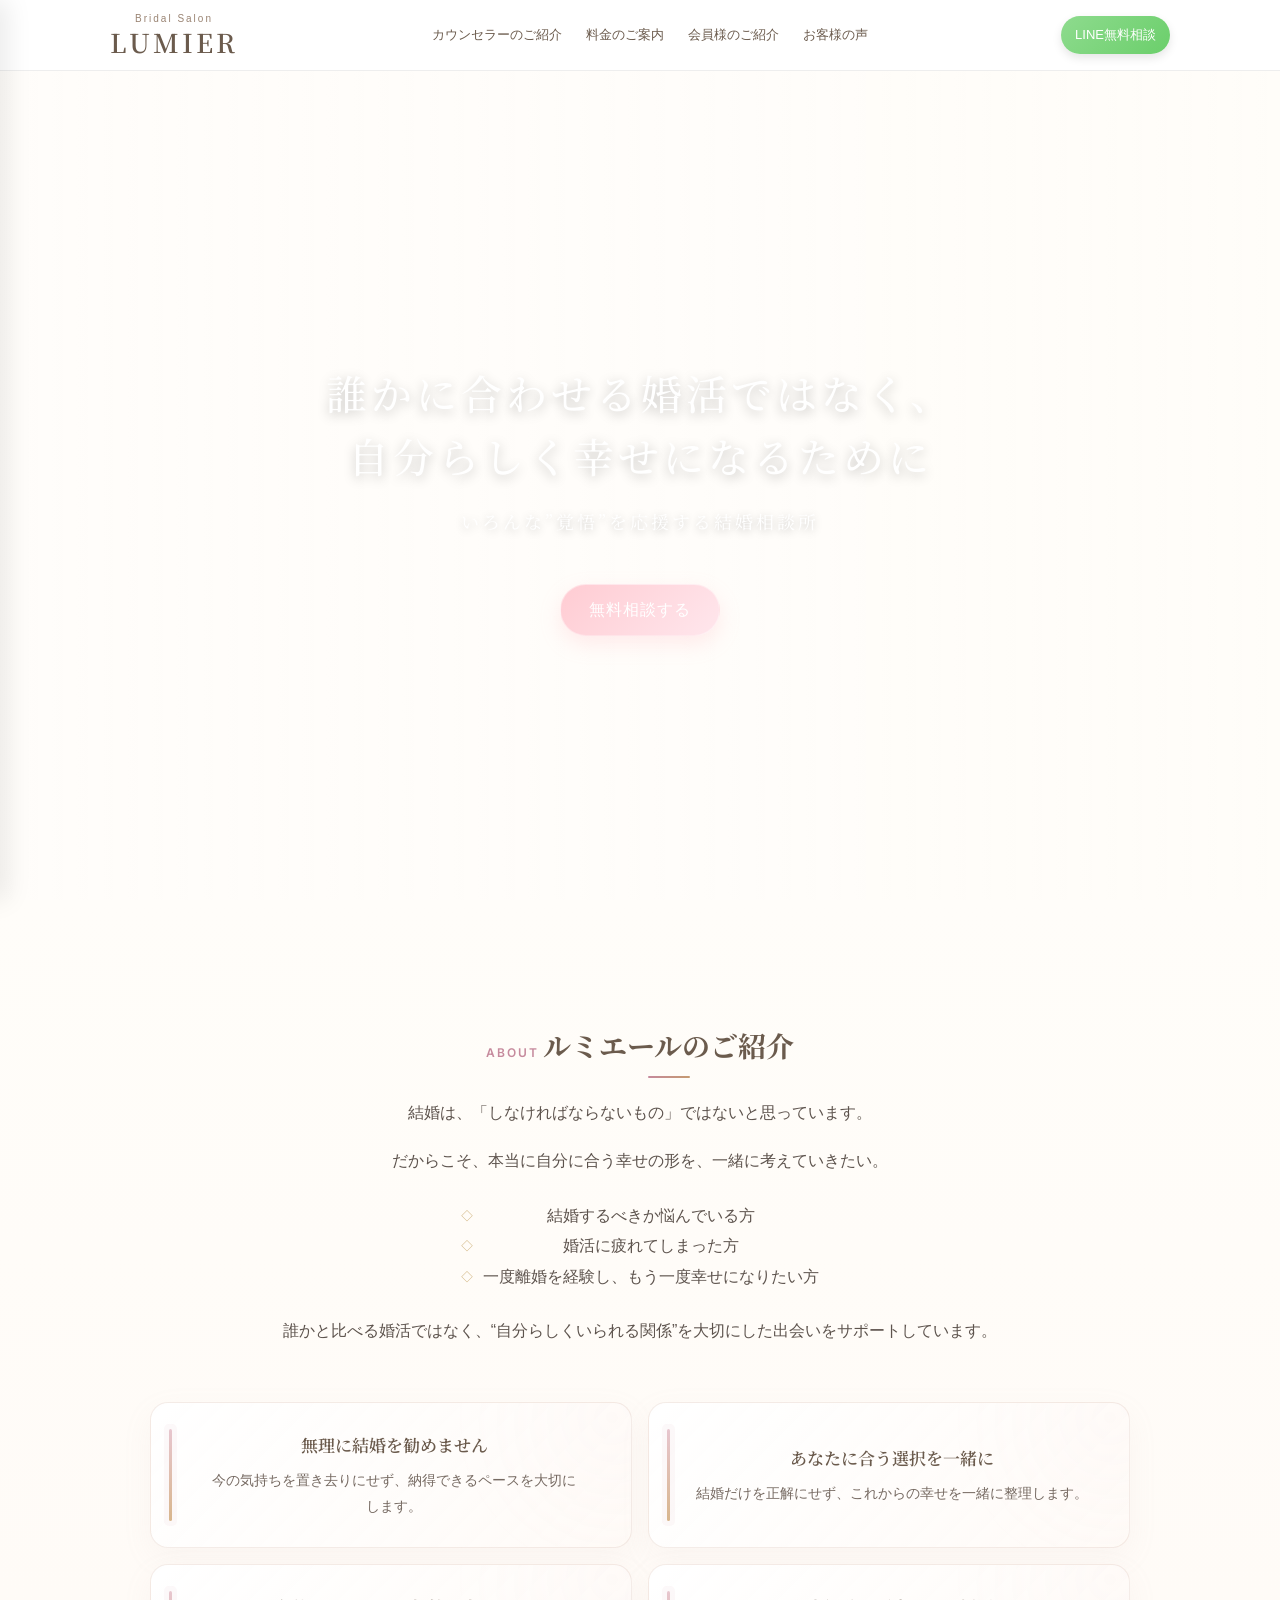
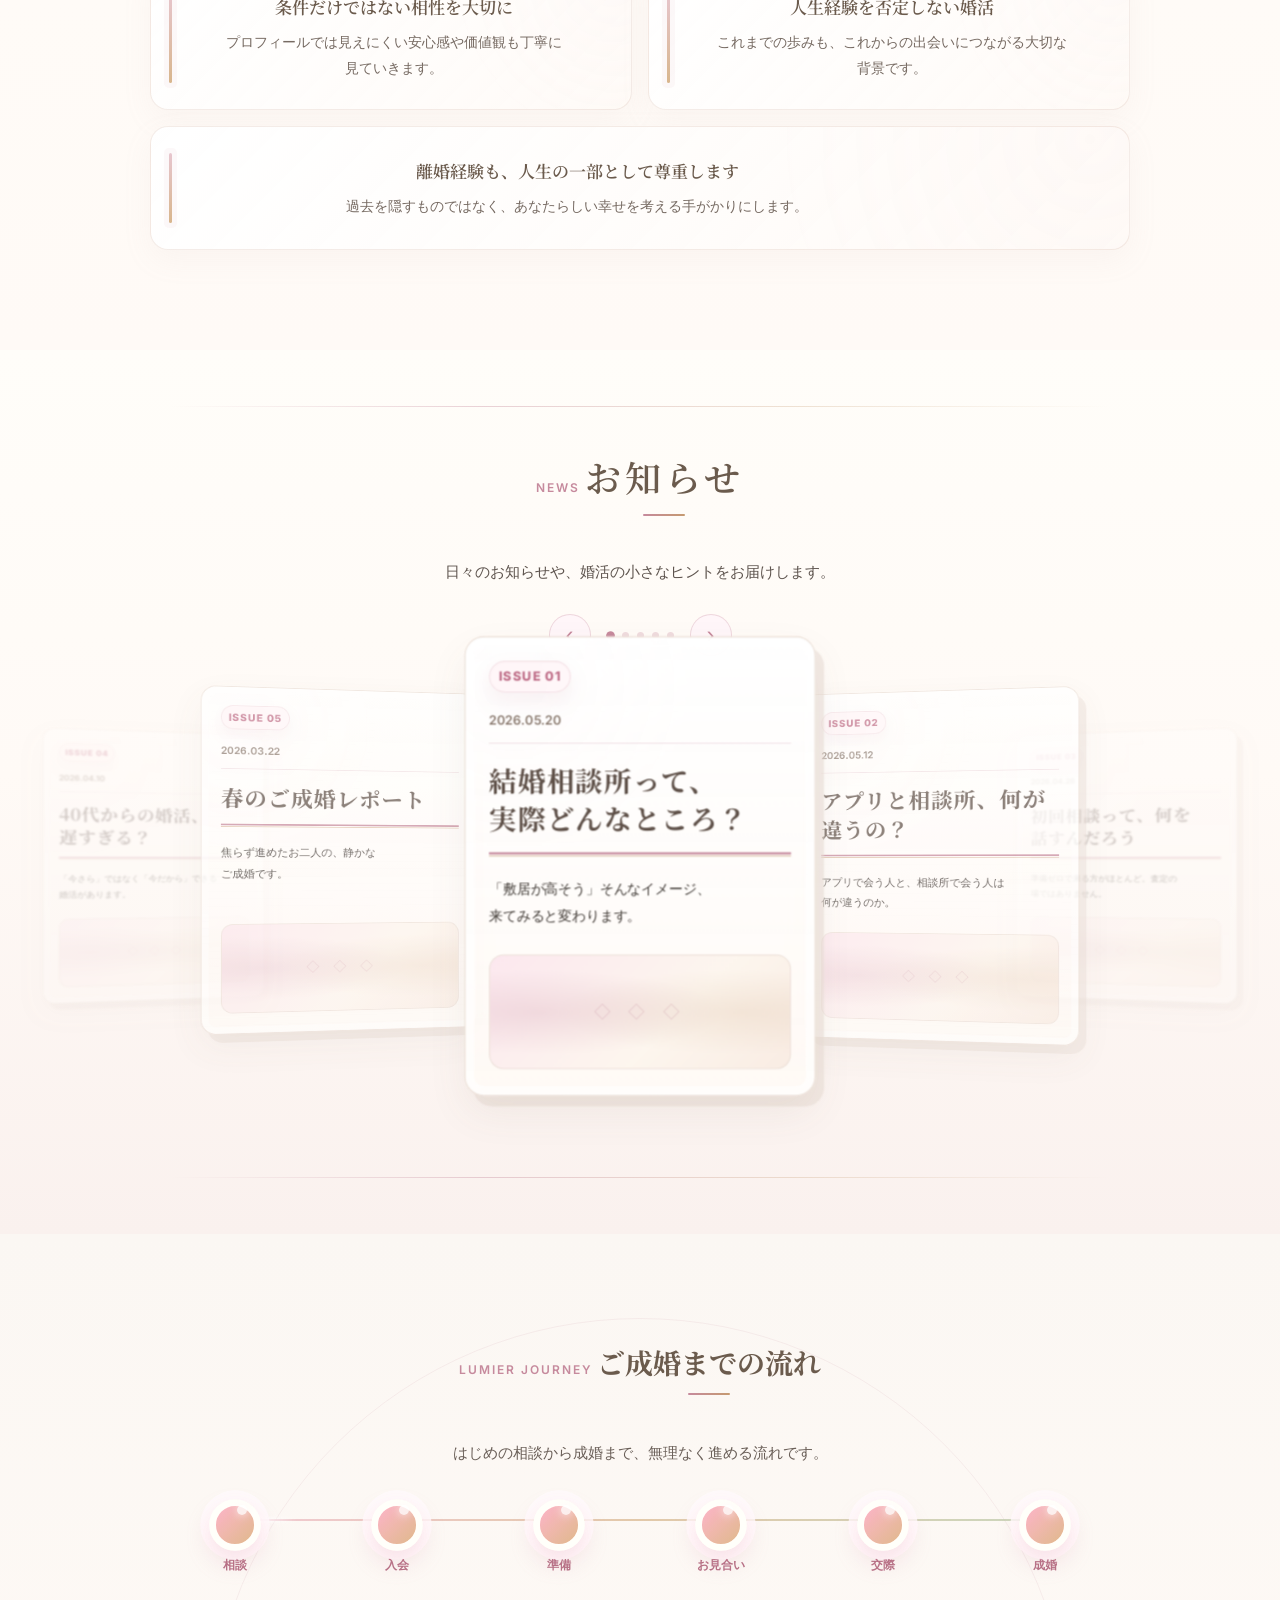
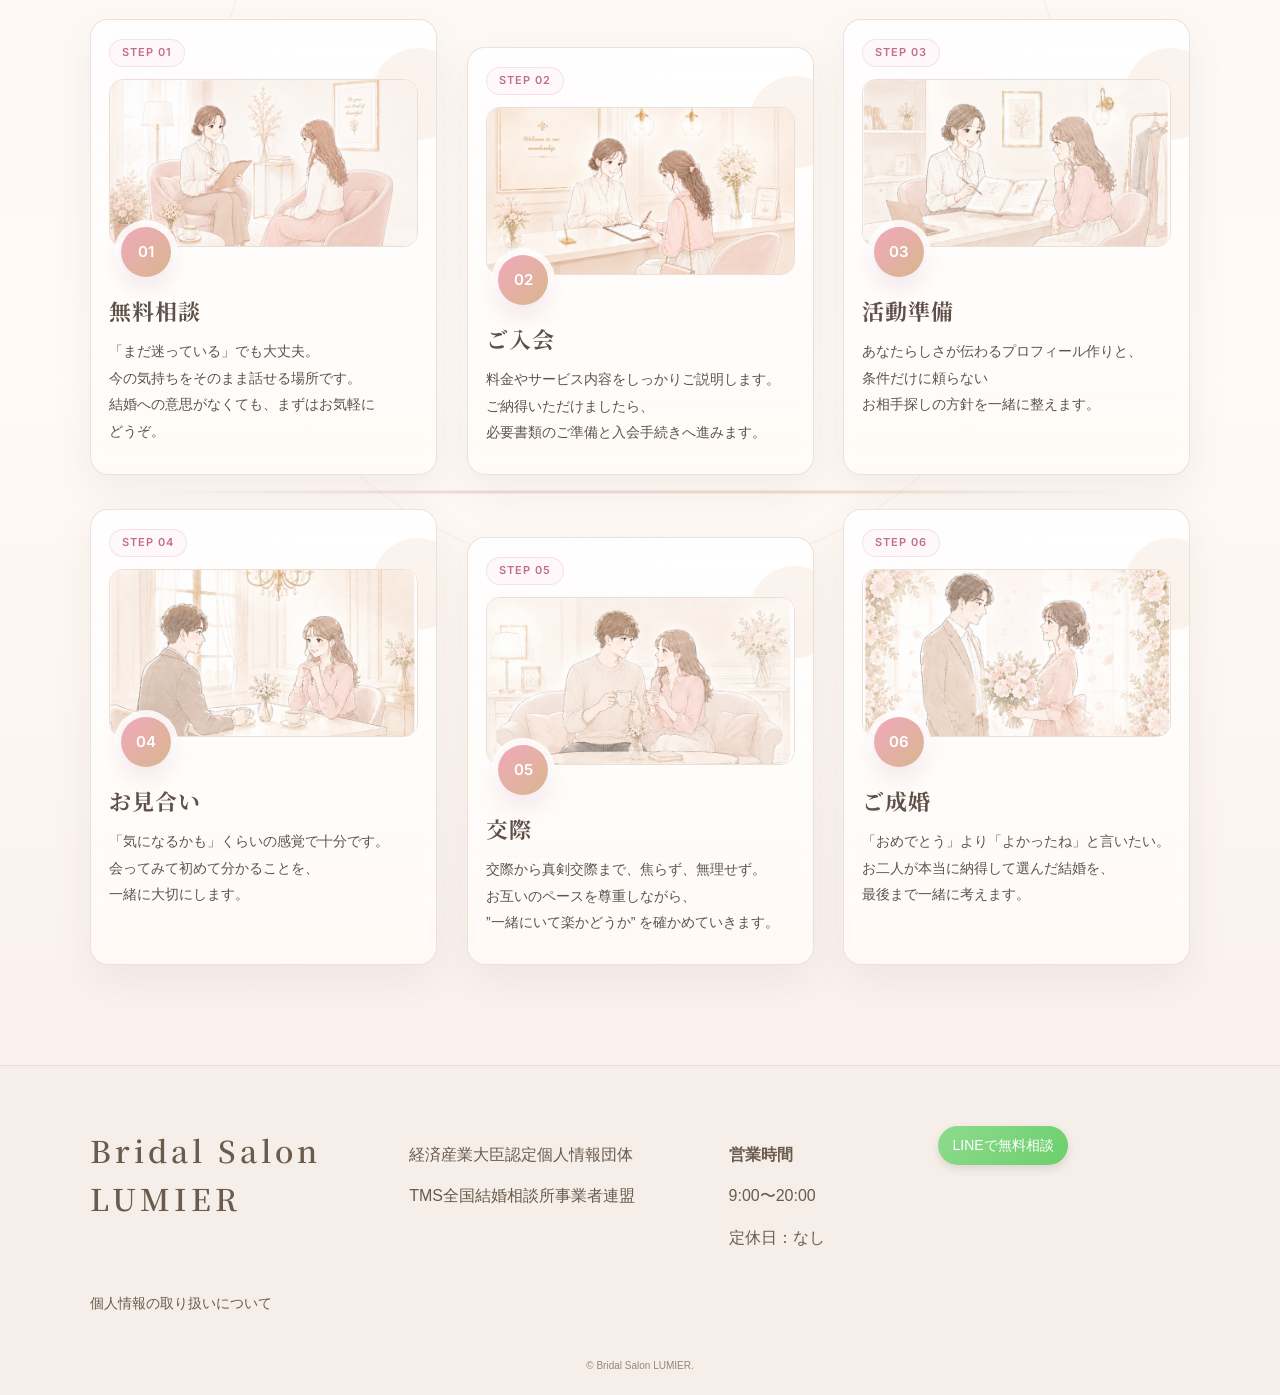
==== index.html @ b773ebca "issue" ====
<!DOCTYPE html>
<html lang="ja">
  <head>
    <meta charset="utf-8">
    <meta name="viewport" content="width=device-width, initial-scale=1">
    <title>Bridal Salon LUMIER ブライダルサロンルミエール</title>
    <meta name="description" content="結婚を急かさず、あなたの価値観やペースを大切にする全国対応結婚相談所 Bridal Salon LUMIER。">
    <link rel="preconnect" href="https://fonts.googleapis.com">
    <link rel="preconnect" href="https://fonts.gstatic.com" crossorigin>
    <link href="https://fonts.googleapis.com/css2?family=Noto+Serif+JP:wght@400;600&family=Inter:wght@300;400;600&display=swap" rel="stylesheet">
    <link rel="stylesheet" href="/assets/styles.css?v=20260530c">
    <meta name="google-site-verification" content="G7DNBS_I5qKWVGU37eCGv799M4Klrm9WXLEx1fXyvh0" />
  </head>
  
  <body>
    <header class="header">
      <div class="container">
        <button class="menu-toggle" id="menu-toggle" aria-label="メニューを開く">☰</button>
        <a href="/" class="logo">
          <span>Bridal Salon</span>
          LUMIER
        </a>
        <nav class="pc-nav" aria-label="メインナビゲーション">
          <a href="/about/">カウンセラーのご紹介</a>
          <a href="/price/">料金のご案内</a>
          <a href="/members/">会員様のご紹介</a>
          <a href="/voices/">お客様の声</a>
        </nav>
        <div class="header-right">
          <a href="https://line.me/R/ti/p/@214sfchk" class="line-btn" target="_blank" rel="noopener">LINE無料相談</a>
        </div>
      </div>
      <div class="overlay" id="overlay"></div>
      <nav class="mobile-nav" id="mobile-nav" aria-label="スマホメニュー">
        <button class="menu-close" id="menu-close" aria-label="メニューを閉じる">×</button>
        <a href="/about/">カウンセラーのご紹介</a>
        <a href="/price/">料金のご案内</a>
        <a href="/members/">会員様のご紹介</a>
        <a href="/voices/">お客様の声</a>
        <a href="https://line.me/R/ti/p/@214sfchk">LINE相談</a>
      </nav>
    </header>

    <main>
      <section class="hero" style="--hero-image: url('/assets/images/hero.jpg')">
        <div class="hero-content">
          <h1><span class="text-chunk">誰かに合わせる婚活ではなく、</span><span class="text-chunk">自分らしく幸せになるために</span></h1>
          <p><span class="text-chunk">いろんな”覚悟”を応援する結婚相談所</span></p>
          <a href="https://line.me/R/ti/p/@214sfchk" class="btn" target="_blank" rel="noopener">無料相談する</a>
        </div>
      </section>

      <section id="about">
        <span class="section-kicker">About</span>
        <h2>ルミエールのご紹介</h2>
        <div class="about-copy">
          <p>
            結婚は、「しなければならないもの」ではないと思っています。
          </p>

          <p>
            だからこそ、本当に自分に合う幸せの形を、一緒に考えていきたい。
          </p>

          <ul class="center-ul">
            <li>結婚するべきか悩んでいる方</li>
            <li>婚活に疲れてしまった方</li>
            <li>一度離婚を経験し、もう一度幸せになりたい方</li>
          </ul>

          <p>
            誰かと比べる婚活ではなく、“自分らしくいられる関係”を大切にした出会いをサポートしています。
          </p>
        </div>
        <ul class="about-points" aria-label="ルミエールが大切にしていること">
          <li>
            <span class="about-point-title">無理に結婚を勧めません</span>
            <span class="about-point-copy">今の気持ちを置き去りにせず、納得できるペースを大切にします。</span>
          </li>
          <li>
            <span class="about-point-title">あなたに合う選択を一緒に</span>
            <span class="about-point-copy">結婚だけを正解にせず、これからの幸せを一緒に整理します。</span>
          </li>
          <li>
            <span class="about-point-title">条件だけではない相性を大切に</span>
            <span class="about-point-copy">プロフィールでは見えにくい安心感や価値観も丁寧に見ていきます。</span>
          </li>
          <li>
            <span class="about-point-title">人生経験を否定しない婚活</span>
            <span class="about-point-copy">これまでの歩みも、これからの出会いにつながる大切な背景です。</span>
          </li>
          <li>
            <span class="about-point-title">離婚経験も、人生の一部として尊重します</span>
            <span class="about-point-copy">過去を隠すものではなく、あなたらしい幸せを考える手がかりにします。</span>
          </li>
        </ul>
      </section>

      <section id="news" class="news-section" aria-labelledby="news-title">
        <div class="news-heading">
          <span class="section-kicker">News</span>
          <h2 id="news-title">お知らせ</h2>
          <p><span class="text-chunk">日々のお知らせや、</span><span class="text-chunk">婚活の小さなヒントをお届けします。</span></p>
        </div>
        <div class="news-stage" aria-label="ニュース記事スライダー">
          <button
            type="button"
            class="news-card"
            data-news-card
            data-title="結婚相談所って、実際どんなところ？"
            data-date="2026.05.20"
            data-body="「敷居が高そう」「勧誘されそう」「モテない人が行くところでしょ」

結婚相談所に対して、そんなイメージを持っている人は少なくありません。

来てみると、だいたいこう言われます。
「思ってたより、普通の人が多いんですね」
「カウンセリングみたいで話しやすかった」
「無理に決めさせられるかと思ってたけど、全然そんなことなかった」

マッチングアプリと大きく違うのは「全員が結婚を前提にしている」こと。趣味で会いたい人や、なんとなくの暇つぶしがいない。それだけで、話の深さが変わります。

気になっているなら、一度来てみてください。
「まだ迷ってる」「入会するかわからない」でも大丈夫です。"
          >
            <span class="news-paper-label">Issue 01</span>
            <span class="news-date">2026.05.20</span>
            <strong>結婚相談所って、実際どんなところ？</strong>
            <span class="news-rule"></span>
            <span class="news-copy">「敷居が高そう」そんなイメージ、来てみると変わります。</span>
            <span class="news-thumb"></span>
          </button>
          <button
            type="button"
            class="news-card"
            data-news-card
            data-title="アプリと相談所、何が違うの？"
            data-date="2026.05.12"
            data-body="アプリを試したけどうまくいかなかった。そういう方が、ルミエールに来る方の中でも多いです。

違いは大きく2つあって、

ひとつは「相手の真剣度とプロフィールの信頼性」。
アプリは目的がバラバラで、プロフィールが本当かどうかもわかりません。相談所は入会時に独身証明書など書類の提出が必要なので、嘘のない情報で相手と会えます。全員が結婚前提なので、会ったときの会話の密度も変わります。

もう一つは「サポートがあるかどうか」。
迷ったとき・落ち込んだときに話せる人がいるかどうかは、思っているより大きいです。

費用はアプリより高くなります。でもそれは、真剣な人だけが集まる環境と、伴走してくれる人の存在に対してのものだと思っています。"
          >
            <span class="news-paper-label">Issue 02</span>
            <span class="news-date">2026.05.12</span>
            <strong>アプリと相談所、何が違うの？</strong>
            <span class="news-rule"></span>
            <span class="news-copy">アプリで会う人と、相談所で会う人は何が違うのか。</span>
            <span class="news-thumb"></span>
          </button>
          <button
            type="button"
            class="news-card"
            data-news-card
            data-title="初回相談って、何を話すんだろう"
            data-date="2026.04.28"
            data-body="「まだ入会するか決めてないのに行っていいのかな」「何を準備すればいいんだろう」

そんな心配はいりません。準備ゼロで来る方がほとんどです。

ルミエールの初回相談では、今の気持ちをそのまま話してもらうところから始めます。結婚への意思がはっきりしていなくても大丈夫。「なんとなく気になって来てみた」でも全然OK。

よく話題になるのは、今どんな生活をしているか、結婚についてどんなイメージを持っているか、これまで婚活で感じてきたことなど。査定されるような場ではないので、思ったことをそのまま話してもらえたらと思っています。

相談の後に、無理に次のステップを勧めることもしません。来てみて、雰囲気を確かめるだけでもいいです。"
          >
            <span class="news-paper-label">Issue 03</span>
            <span class="news-date">2026.04.28</span>
            <strong>初回相談って、何を話すんだろう</strong>
            <span class="news-rule"></span>
            <span class="news-copy">準備ゼロで来る方がほとんど。査定の場ではありません。</span>
            <span class="news-thumb"></span>
          </button>
          <button
            type="button"
            class="news-card"
            data-news-card
            data-title="40代からの婚活、遅すぎる？"
            data-date="2026.04.10"
            data-body="「もう遅いかな」と思って、踏み出せずにいる方は多いです。

でも実際、結婚相談所の会員のうち40代以上は約4〜5割。思っているより、同じ年代の人がたくさんいます。

むしろ40代だからこそ、自分が何を大切にしたいかがわかっている。条件より先に「一緒にいて安心できるかどうか」を見られる。それは20代にはなかなかできないことです。

再婚を考えている方も、過去の経験があるぶん、次はどんな関係を築きたいかが具体的にイメージできている。それは強みです。

「今さら」ではなく「今だから」できる婚活があると、ルミエールに来る方たちを見ていて思います。"
          >
            <span class="news-paper-label">Issue 04</span>
            <span class="news-date">2026.04.10</span>
            <strong>40代からの婚活、遅すぎる？</strong>
            <span class="news-rule"></span>
            <span class="news-copy">「今さら」ではなく「今だから」できる婚活があります。</span>
            <span class="news-thumb"></span>
          </button>
          <button
            type="button"
            class="news-card"
            data-news-card
            data-title="春のご成婚レポート"
            data-date="2026.03.22"
            data-body="春にご成婚されたお二人の活動を振り返りました。焦らず、気持ちを確かめながら進めたことが印象的でした。"
          >
            <span class="news-paper-label">Issue 05</span>
            <span class="news-date">2026.03.22</span>
            <strong>春のご成婚レポート</strong>
            <span class="news-rule"></span>
            <span class="news-copy">焦らず進めたお二人の、静かなご成婚です。</span>
            <span class="news-thumb"></span>
          </button>
          <div class="news-controls" aria-label="スライダーナビゲーション">
            <button type="button" class="news-nav-btn" id="news-prev" aria-label="前へ">&#8249;</button>
            <div class="news-dots" id="news-dots"></div>
            <button type="button" class="news-nav-btn" id="news-next" aria-label="次へ">&#8250;</button>
          </div>
        </div>
      </section>

      <section id="flow" class="gray flow-section">
        <div class="flow-heading">
          <span class="section-kicker">LUMIER Journey</span>
          <h2>ご成婚までの流れ</h2>
          <p>
            <span class="text-chunk">はじめの相談から成婚まで、</span><span class="text-chunk">無理なく進める流れです。</span>
          </p>
        </div>
        <div class="flow-map" aria-hidden="true">
          <span>相談</span>
          <span>入会</span>
          <span>準備</span>
          <span>お見合い</span>
          <span>交際</span>
          <span>成婚</span>
        </div>
        <div class="flow-container">
          <div class="flow-item">
            <span class="flow-step-label">Step 01</span>
            <div class="flow-image-wrap"><img src="/assets/images/flow-counseling.png?v=20260529-flow" alt="カウンセリングのイメージ" class="flow-image"></div>
            <div class="flow-number">01</div>
            <h3>無料相談</h3>
            <p>
              <span class="text-chunk">「まだ迷っている」でも大丈夫。</span><span class="text-chunk">今の気持ちをそのまま話せる場所です。</span>
              <span class="text-chunk">結婚への意思がなくても、まずはお気軽にどうぞ。</span>
            </p>
          </div>
          <div class="flow-item">
            <span class="flow-step-label">Step 02</span>
            <div class="flow-image-wrap"><img src="/assets/images/flow-membership.png?v=20260529-flow" alt="入会手続きのイメージ" class="flow-image"></div>
            <div class="flow-number">02</div>
            <h3>ご入会</h3>
            <p>
              <span class="text-chunk">料金やサービス内容をしっかりご説明します。</span><span class="text-chunk">ご納得いただけましたら、</span>
              <span class="text-chunk">必要書類のご準備と入会手続きへ進みます。</span>
            </p>
          </div>
          <div class="flow-item">
            <span class="flow-step-label">Step 03</span>
            <div class="flow-image-wrap"><img src="/assets/images/flow-preparation.png?v=20260529-flow" alt="活動準備のイメージ" class="flow-image"></div>
            <div class="flow-number">03</div>
            <h3>活動準備</h3>
            <p>
              <span class="text-chunk">あなたらしさが伝わるプロフィール作りと、</span><span class="text-chunk">条件だけに頼らない</span>
              <span class="text-chunk">お相手探しの方針を一緒に整えます。</span>
            </p>
          </div>
          <div class="flow-item">
            <span class="flow-step-label">Step 04</span>
            <div class="flow-image-wrap"><img src="/assets/images/flow-meeting.png?v=20260529-flow" alt="お見合いのイメージ" class="flow-image"></div>
            <div class="flow-number">04</div>
            <h3>お見合い</h3>
            <p>
              <span class="text-chunk">「気になるかも」くらいの感覚で十分です。</span><span class="text-chunk">会ってみて初めて分かることを、</span>
              <span class="text-chunk">一緒に大切にします。</span>
            </p>
          </div>
          <div class="flow-item">
            <span class="flow-step-label">Step 05</span>
            <div class="flow-image-wrap"><img src="/assets/images/flow-dating.png?v=20260529-flow" alt="交際のイメージ" class="flow-image"></div>
            <div class="flow-number">05</div>
            <h3>交際</h3>
            <p>
              <span class="text-chunk">交際から真剣交際まで、</span><span class="text-chunk">焦らず、無理せず。</span>
              <span class="text-chunk">お互いのペースを尊重しながら、</span><span class="text-chunk">”一緒にいて楽かどうか”</span>
              <span class="text-chunk">を確かめていきます。</span>
            </p>
          </div>
          <div class="flow-item">
            <span class="flow-step-label">Step 06</span>
            <div class="flow-image-wrap"><img src="/assets/images/flow-marriage.png?v=20260529-flow" alt="ご成婚のイメージ" class="flow-image"></div>
            <div class="flow-number">06</div>
            <h3>ご成婚</h3>
            <p>
              <span class="text-chunk">「おめでとう」より</span><span class="text-chunk">「よかったね」と言いたい。</span>
              <span class="text-chunk">お二人が本当に納得して選んだ結婚を、</span><span class="text-chunk">最後まで一緒に考えます。</span>
            </p>
          </div>
        </div>
      </section>
    </main>

    <div class="news-modal" id="news-modal" aria-hidden="true">
      <div class="news-modal-panel" role="dialog" aria-modal="true" aria-labelledby="news-modal-title">
        <button type="button" class="news-modal-close" id="news-modal-close" aria-label="記事を閉じる">×</button>
        <span class="news-modal-date" id="news-modal-date"></span>
        <h2 id="news-modal-title"></h2>
        <p id="news-modal-body"></p>
      </div>
    </div>

    <footer class="footer">
      <div class="footer-container">
        <div class="footer-logo">Bridal Salon LUMIER</div>
        <div class="footer-info">
          <p>経済産業大臣認定個人情報団体</p>
          <p>TMS全国結婚相談所事業者連盟</p>
        </div>
        <div class="footer-hours">
          <p><strong>営業時間</strong></p>
          <p>9:00〜20:00</p>
          <p>定休日：なし</p>
        </div>
        <div class="footer-line">
          <a href="https://line.me/R/ti/p/@214sfchk" class="line-btn" target="_blank" rel="noopener">LINEで無料相談</a>
        </div>
        <div class="footer-links">
          <a href="/privacy/">個人情報の取り扱いについて</a>
        </div>
      </div>
      <div class="footer-bottom">
        <small>© Bridal Salon LUMIER.</small>
      </div>
    </footer>
    <script src="/assets/site.js" defer></script>
  </body>
</html>
---- assets/styles.css ----
* {
  box-sizing: border-box;
}

/* ベース */
body {
  margin: 0;
  font-family: "Helvetica Neue", Arial, sans-serif;
  color: #444;
  line-height: 1.6;
  line-break: strict;
  word-break: auto-phrase;
  background: #fffdf9;
  overflow-x: hidden;
}

body.motion-ready {
  --tilt-x: 0deg;
  --tilt-y: 0deg;
}

a {
  text-decoration: none;
  color: inherit;
}

.text-chunk {
  display: inline-block;
}

/* ヘッダー */
.header {
  position: fixed;
  top: 0;
  width: 100%;
  background: rgba(255,255,255,0.9);
  backdrop-filter: blur(10px);
  border-bottom: 1px solid #eee;
  z-index: 1000;
  transition:
    background 0.3s ease,
    box-shadow 0.3s ease,
    transform 0.3s ease;
}

.header.scrolled {
  background: rgba(255,253,249,0.96);
  box-shadow: 0 10px 30px rgba(107, 91, 77, 0.08);
}

.container {
  max-width: 1100px;
  margin: 0 auto;
  display: flex;
  align-items: center;
  justify-content: space-between;
  height: 70px;
  padding: 0 20px;
}

.logo {
  display: flex;
  flex-direction: column;
  align-items: center;
  font-family: "Noto Serif JP", "Yu Mincho", "Hiragino Mincho ProN", serif;
  font-size: 26px;
  font-weight: 600;
  letter-spacing: 3px;
  line-height: 1.1;
  color: #6b5b4d;
  white-space: nowrap;
  transition: transform 0.3s ease, color 0.3s ease;
}

.logo:hover {
  color: #8b6d58;
  transform: translateY(-1px);
}

.logo span {
  margin-bottom: 4px;
  font-family: "Helvetica Neue", Arial, sans-serif;
  font-size: 10px;
  font-weight: 500;
  letter-spacing: 2px;
  color: #9a8473;
}

.pc-nav {
  display: flex;
}

.pc-nav a {
  position: relative;
  margin: 0 12px;
  font-size: 13px;
  color: #6b5b4d;
  transition: 0.3s;
}

.pc-nav a::after {
  content: "";
  position: absolute;
  left: 0;
  right: 0;
  bottom: -8px;
  height: 1px;
  background: linear-gradient(90deg, #c68a9d, #c59a70);
  transform: scaleX(0);
  transform-origin: center;
  transition: transform 0.3s ease;
}

.pc-nav a:hover {
  color: #b89b74;
}

.pc-nav a:hover::after,
.pc-nav a[aria-current="page"]::after {
  transform: scaleX(1);
}

.pc-nav a[aria-current="page"] {
  color: #c68a9d;
  font-weight: 600;
}

.line-btn {
  position: relative;
  display: inline-flex;
  align-items: center;
  justify-content: center;
  background: linear-gradient(135deg, #8edb8e, #6bcf6b);
  color: #fff;
  padding: 10px 14px;
  border-radius: 20px;
  font-size: 13px;
  line-height: 1.4;
  white-space: nowrap;
  box-shadow: 0 4px 10px rgba(0,0,0,0.1);
  overflow: hidden;
  transition: transform 0.25s ease, box-shadow 0.25s ease;
}

.line-btn:hover {
  transform: translateY(-2px);
  box-shadow: 0 10px 22px rgba(83, 166, 93, 0.22);
}

.menu-toggle {
  display: none;
  font-size: 26px;
  color: #6b5b4d;
  background: none;
  border: none;
  cursor: pointer;
}

.mobile-nav {
  position: fixed;
  top: 0;
  left: -260px;
  width: 260px;
  height: 100vh;
  background: #fffdf9;
  padding: 80px 20px;
  display: flex;
  flex-direction: column;
  gap: 20px;
  transition: 0.3s;
  z-index: 1002;
  box-shadow: 8px 0 24px rgba(0,0,0,0.08);
}

.mobile-nav a {
  font-size: 16px;
  color: #444;
}

.mobile-nav a[aria-current="page"] {
  color: #c68a9d;
  font-weight: 600;
}

.mobile-nav.active {
  left: 0;
}

.menu-close {
  position: absolute;
  top: 22px;
  right: 22px;
  width: 36px;
  height: 36px;
  border: none;
  background: none;
  color: #6b5b4d;
  font-size: 30px;
  line-height: 1;
  cursor: pointer;
}

.overlay {
  position: fixed;
  top: 0;
  left: 0;
  width: 100%;
  height: 100%;
  background: rgba(0,0,0,0.3);
  display: none;
  z-index: 1001;
}

.overlay.active {
  display: block;
}

/* ヒーロー */
.hero {
  position: relative;
  height: calc(100vh - 70px);
  margin-top: 70px;
  display: flex;
  align-items: center;
  justify-content: center;
  text-align: center;
  color: #fff;
  overflow: hidden;
}

.hero::before {
  content: "";
  position: absolute;
  inset: 0;
  background: linear-gradient(
    90deg,
    rgba(255, 255, 255, 0.28),
    rgba(255, 255, 255, 0.08)
  );
  z-index: 1;
}

.hero::after {
  content: "";
  position: absolute;
  inset: 0;
  background-image: var(--hero-image);
  background-size: cover;
  background-position: center;
  filter: brightness(0.86) saturate(0.94);
  transform: scale(1.02);
  animation: heroImageGlow 2.8s ease-out forwards;
  z-index: 0;
}

.hero-content {
  position: relative;
  z-index: 2;
  padding: 40px;
  border-radius: 12px;
}

.hero-fleck {
  position: absolute;
  left: var(--fleck-left);
  top: var(--fleck-top);
  z-index: 1;
  width: var(--fleck-size);
  height: var(--fleck-size);
  border: 1px solid rgba(255, 255, 255, 0.65);
  border-radius: 2px;
  background: rgba(255, 255, 255, 0.42);
  box-shadow: 0 0 14px rgba(255, 244, 218, 0.8);
  opacity: 0;
  pointer-events: none;
  transform: translate3d(0, 0, 0) rotate(45deg);
  animation: fleckFloat var(--fleck-duration) ease-in-out var(--fleck-delay) infinite;
}

@keyframes heroImageGlow {
  from {
    filter: brightness(0.86) saturate(0.94);
    opacity: 0.88;
  }

  to {
    filter: brightness(1) saturate(1);
    opacity: 1;
  }
}

@keyframes fleckFloat {
  0% {
    opacity: 0;
    transform: translate3d(0, 16px, 0) rotate(45deg) scale(0.75);
  }

  24%,
  74% {
    opacity: var(--fleck-opacity);
  }

  100% {
    opacity: 0;
    transform: translate3d(var(--fleck-drift), -44px, 0) rotate(135deg) scale(1.08);
  }
}

@media (prefers-reduced-motion: reduce) {
  *,
  *::before,
  *::after {
    scroll-behavior: auto !important;
    animation-duration: 0.01ms !important;
    animation-iteration-count: 1 !important;
    transition-duration: 0.01ms !important;
  }

  .hero::after,
  .hero-fleck {
    animation: none;
  }
}

.hero h1 {
  font-family: 'Noto Serif JP', serif;
  font-size: clamp(30px, 3.2vw, 42px);
  font-weight: 500;
  letter-spacing: 4px;
  line-height: 1.55;
  margin-bottom: 10px;
  text-shadow: 0 3px 12px rgba(0,0,0,0.25);
  animation: heroTextIn 0.95s cubic-bezier(.2,.8,.2,1) 0.12s both;
}

.hero p {
  font-family: 'Noto Serif JP', serif;
  font-size: 18px;
  letter-spacing: 3px;
  margin-top: 20px;
  opacity: 0.95;
  text-shadow: 0 2px 8px rgba(0,0,0,0.25);
  animation: heroTextIn 0.95s cubic-bezier(.2,.8,.2,1) 0.28s both;
}

.hero .btn {
  animation: heroTextIn 0.95s cubic-bezier(.2,.8,.2,1) 0.44s both;
}

@keyframes heroTextIn {
  from {
    opacity: 0;
    transform: translateY(18px);
  }

  to {
    opacity: 1;
    transform: translateY(0);
  }
}

.btn {
  position: relative;
  display: inline-block;
  margin-top: 30px;

  background: linear-gradient(135deg, rgba(255,182,193,0.7), rgba(255,220,230,0.7));
  color: #fff;
  padding: 12px 28px;
  border-radius: 999px;
  font-size: 16px;
  letter-spacing: 1px;
  white-space: nowrap;

  backdrop-filter: blur(6px);
  border: 1px solid rgba(255,255,255,0.4);

  box-shadow: 0 8px 20px rgba(255,182,193,0.25);
  transition: 0.3s;
  overflow: hidden;
  isolation: isolate;
}

.btn::after {
  content: "";
  position: absolute;
  inset: -40% -60%;
  z-index: -1;
  background: linear-gradient(
    105deg,
    transparent 34%,
    rgba(255,255,255,0.55) 48%,
    transparent 62%
  );
  transform: translateX(-90%) rotate(8deg);
  transition: transform 0.75s ease;
}

.btn:hover {
  transform: translateY(-2px);
  background: linear-gradient(135deg, rgba(255,182,193,0.9), rgba(255,220,230,0.9));
}

.btn:hover::after {
  transform: translateX(90%) rotate(8deg);
}

/* 共通セクション */
section {
  padding: 100px 20px;
  text-align: center;
}

.gray {
  background: #faf7f3;
}

h2 {
  position: relative;
  display: inline-block;
  font-family: 'Noto Serif JP', serif;
  font-size: 28px;
  margin-bottom: 30px;
  color: #6b5b4d;
}

h2::after {
  content: "";
  position: absolute;
  left: 50%;
  bottom: -10px;
  width: 42px;
  height: 2px;
  background: linear-gradient(90deg, #c68a9d, #c59a70);
  border-radius: 999px;
  transform: translateX(-50%);
}

/* ルミエール紹介 */
#about {
  background:
    linear-gradient(180deg, #fffdf9, #fffaf6),
    radial-gradient(circle at 12% 20%, rgba(255, 226, 235, 0.5), transparent 28%);
}

.about-copy {
  max-width: 820px;
  margin: 0 auto;
  padding: 0 1rem;
  color: #5d534d;
  font-size: 16px;
  line-height: 2.1;
}

.about-copy p {
  margin: 0 0 18px;
  line-height: 1.9;
  word-break: normal;
}

.about-copy p:last-child {
  margin-bottom: 0;
}

.center-ul {
  list-style: none;
  padding: 0;
  margin: 1.5rem auto;
  max-width: 480px;
  display: table;
}

.center-ul li {
  line-height: 1.9;
  padding-left: 1.4em;
  position: relative;
}

.center-ul li::before {
  content: "◇";
  position: absolute;
  left: 0;
  color: var(--color-accent, #c9a96e);
  font-size: 0.75em;
  top: 0.35em;
}

.about-points {
  list-style: none;
  padding: 0;
  margin: 56px auto 0;
  max-width: 980px;

  display: grid;
  grid-template-columns: repeat(2, minmax(0, 1fr));
  gap: 16px;
}

.about-points li {
  position: relative;
  display: flex;
  flex-direction: column;
  justify-content: center;
  min-height: 146px;

  background:
    linear-gradient(135deg, rgba(255, 255, 255, 0.96), rgba(255, 250, 246, 0.88)),
    radial-gradient(circle at 96% 10%, rgba(239, 212, 221, 0.38), transparent 34%);
  border: 1px solid rgba(214, 186, 172, 0.28);

  border-radius: 18px;

  padding: 26px 28px 26px 34px;

  font-size: 15px;
  line-height: 1.9;
  letter-spacing: 0;

  color: #5f4d4d;

  box-shadow: 0 10px 30px rgba(190, 160, 160, 0.08);

  backdrop-filter: blur(8px);

  transition: all 0.3s ease;
}

.about-points li:nth-child(5) {
  grid-column: 1 / -1;
  min-height: 124px;
  padding-right: min(160px, 16vw);
}

.about-points li::before {
  content: "";

  position: absolute;
  left: 18px;
  top: 26px;
  bottom: 26px;

  width: 3px;
  height: auto;

  border-radius: 999px;

  background: linear-gradient(
    180deg,
    #e7c6cf,
    #d8b68d
  );

  box-shadow: 0 0 0 5px rgba(231, 198, 207, 0.12);
}

.about-point-title,
.about-point-copy {
  display: block;
}

.about-point-title {
  color: #6b5b4d;
  font-family: 'Noto Serif JP', serif;
  font-size: 17px;
  font-weight: 600;
  line-height: 1.7;
}

.about-point-copy {
  margin-top: 8px;
  color: #766a62;
  font-size: 14px;
  line-height: 1.85;
}

.about-points li:hover {
  transform: translateY(-3px);

  box-shadow: 0 16px 38px rgba(190, 160, 160, 0.14);
}

@media (max-width: 768px) {
  .about-points {
    margin-top: 40px;
    gap: 14px;
    grid-template-columns: 1fr;
  }

  .about-points li {
    min-height: auto;
    padding: 22px 22px 22px 32px;
    font-size: 14px;
    border-radius: 18px;
  }

  .about-points li:nth-child(5) {
    grid-column: auto;
    min-height: auto;
    padding-right: 22px;
  }

  .about-points li::before {
    left: 16px;
    top: 24px;
    bottom: 24px;
  }

  .about-point-title {
    font-size: 16px;
  }

  .about-point-copy {
    font-size: 13px;
  }
}

/* お知らせ */
.news-section {
  position: relative;
  overflow: hidden;
  padding: 92px 20px 120px;
  background:
    linear-gradient(180deg, #fffdf9 0%, #fffaf6 48%, #faf1ee 100%),
    radial-gradient(circle at 12% 18%, rgba(255, 226, 235, 0.52), transparent 30%),
    radial-gradient(circle at 88% 82%, rgba(216, 182, 141, 0.2), transparent 28%);
}

.news-section::before,
.news-section::after {
  content: "";
  position: absolute;
  left: 50%;
  width: min(940px, 86vw);
  height: 1px;
  background: linear-gradient(90deg, transparent, rgba(198, 138, 157, 0.38), rgba(197, 154, 112, 0.28), transparent);
  opacity: 1;
  transform: translateX(-50%);
}

.news-section::before {
  top: 56px;
}

.news-section::after {
  bottom: 56px;
}

.news-heading {
  position: relative;
  z-index: 2;
  max-width: 760px;
  margin: 0 auto 28px;
}

.news-heading h2 {
  margin-top: 6px;
  color: #6b5b4d;
  font-family: "Noto Serif JP", "Yu Mincho", "Hiragino Mincho ProN", serif;
  font-size: 36px;
  font-weight: 600;
  letter-spacing: 4px;
}

.news-heading p {
  margin: 22px 0 0;
  color: #5d534d;
  font-size: 15px;
  line-height: 1.9;
}

.news-stage {
  position: relative;
  height: 500px;
  max-width: 1080px;
  margin: 0 auto;
  perspective: 1200px;
  touch-action: pan-y;
}

.news-controls {
  display: flex;
  align-items: center;
  justify-content: center;
  gap: 16px;
  margin-top: 28px;
}

.news-nav-btn {
  display: flex;
  align-items: center;
  justify-content: center;
  width: 42px;
  height: 42px;
  border: 1px solid rgba(198, 138, 157, 0.3);
  border-radius: 50%;
  background: rgba(255, 246, 249, 0.9);
  color: #c68a9d;
  font-size: 24px;
  line-height: 1;
  cursor: pointer;
  transition: background 0.22s ease, border-color 0.22s ease, transform 0.22s ease;
}

.news-nav-btn:hover {
  background: #f8edf1;
  border-color: rgba(198, 138, 157, 0.6);
  transform: scale(1.08);
}

.news-dots {
  display: flex;
  gap: 8px;
}

.news-dot {
  width: 7px;
  height: 7px;
  border-radius: 50%;
  background: rgba(198, 138, 157, 0.28);
  border: none;
  padding: 0;
  cursor: pointer;
  transition: background 0.22s ease, transform 0.22s ease;
}

.news-dot.is-active {
  background: #c68a9d;
  transform: scale(1.25);
}

.news-card {
  position: absolute;
  top: 36px;
  left: 50%;
  display: grid;
  grid-template-rows: auto auto auto auto 1fr auto;
  width: min(330px, 76vw);
  min-height: 420px;
  padding: 22px 22px 24px;
  border: 1px solid rgba(234, 223, 214, 0.95);
  border-radius: 18px;
  background:
    linear-gradient(180deg, rgba(255,255,255,0.96), rgba(255,250,246,0.92)),
    repeating-linear-gradient(0deg, rgba(107, 91, 77, 0.035) 0 1px, transparent 1px 9px),
    radial-gradient(circle at 14% 10%, rgba(255, 226, 235, 0.62), transparent 34%);
  color: #5f5149;
  font: inherit;
  text-align: left;
  box-shadow:
    0 16px 38px rgba(107, 91, 77, 0.08),
    8px 10px 0 rgba(234, 223, 214, 0.58),
    inset 0 0 0 8px rgba(255, 255, 255, 0.58);
  cursor: pointer;
  filter: blur(var(--news-blur, 0));
  opacity: var(--news-opacity, 1);
  transform:
    translateX(calc(-50% + var(--news-x, 0px)))
    translateZ(var(--news-z, 0px))
    rotateY(var(--news-rotate, 0deg))
    scale(var(--news-scale, 1));
  transition:
    filter 0.42s ease,
    opacity 0.42s ease,
    transform 0.55s cubic-bezier(.2,.8,.2,1),
    box-shadow 0.28s ease;
}

.news-card:hover,
.news-card:focus-visible {
  border-color: rgba(239, 212, 221, 0.95);
  box-shadow:
    0 24px 52px rgba(107, 91, 77, 0.14),
    10px 12px 0 rgba(239, 212, 221, 0.72),
    inset 0 0 0 8px rgba(255, 255, 255, 0.68);
  transform:
    translateX(calc(-50% + var(--news-x, 0px)))
    translateY(-8px)
    translateZ(var(--news-z, 0px))
    rotateY(var(--news-rotate, 0deg))
    scale(calc(var(--news-scale, 1) + 0.04));
}

.news-card:focus-visible {
  outline: 3px solid #c68a9d;
  outline-offset: 5px;
}

.news-paper-label {
  justify-self: start;
  margin-bottom: 16px;
  padding: 4px 8px;
  border: 1px solid rgba(198, 138, 157, 0.2);
  border-radius: 999px;
  background: rgba(255, 246, 249, 0.86);
  box-shadow: 0 8px 18px rgba(198, 138, 157, 0.1);
  color: #c06f89;
  font-family: "Inter", "Helvetica Neue", Arial, sans-serif;
  font-size: 12px;
  font-weight: 800;
  letter-spacing: 1px;
  text-transform: uppercase;
}

.news-date {
  display: block;
  padding-bottom: 12px;
  border-bottom: 1px solid rgba(198, 138, 157, 0.24);
  color: #8b7b70;
  font-family: "Inter", "Helvetica Neue", Arial, sans-serif;
  font-size: 12px;
  font-weight: 600;
}

.news-card strong {
  margin: 16px 0 14px;
  font-family: "Noto Serif JP", "Yu Mincho", "Hiragino Mincho ProN", serif;
  font-size: 26px;
  line-height: 1.38;
  letter-spacing: 1px;
}

.news-rule {
  display: block;
  height: 4px;
  margin-bottom: 18px;
  border-top: 2px solid #c68a9d;
  border-bottom: 1px solid rgba(197, 154, 112, 0.58);
}

.news-copy {
  color: #3f3934;
  font-size: 13px;
  line-height: 1.95;
  max-width: 240px;
}

.news-thumb {
  display: block;
  position: relative;
  height: 108px;
  margin-top: 24px;
  border: 1px solid rgba(234, 223, 214, 0.8);
  border-radius: 14px;
  overflow: hidden;
  background: linear-gradient(135deg, #fce8ef 0%, #fdf6ee 60%, #f9ece3 100%);
}

.news-thumb::before {
  content: "";
  position: absolute;
  inset: 0;
  background:
    radial-gradient(ellipse at 16% 50%, rgba(198, 138, 157, 0.2) 0%, transparent 52%),
    radial-gradient(ellipse at 84% 50%, rgba(197, 154, 112, 0.15) 0%, transparent 52%);
}

.news-thumb::after {
  content: "◇  ◇  ◇";
  position: absolute;
  top: 50%;
  left: 50%;
  transform: translate(-50%, -50%);
  color: rgba(198, 138, 157, 0.38);
  font-size: 16px;
  letter-spacing: 6px;
  white-space: nowrap;
}

.news-card[data-slot="0"] {
  --news-x: 0px;
  --news-z: 72px;
  --news-scale: 1;
  --news-rotate: 0deg;
  --news-opacity: 1;
  --news-blur: 0;
  z-index: 5;
}

.news-card[data-slot="1"] {
  --news-x: 315px;
  --news-z: -70px;
  --news-scale: 0.86;
  --news-rotate: -13deg;
  --news-opacity: 0.72;
  --news-blur: 0.7px;
  z-index: 4;
}

.news-card[data-slot="-1"] {
  --news-x: -315px;
  --news-z: -70px;
  --news-scale: 0.86;
  --news-rotate: 13deg;
  --news-opacity: 0.72;
  --news-blur: 0.7px;
  z-index: 4;
}

.news-card[data-slot="2"] {
  --news-x: 560px;
  --news-z: -190px;
  --news-scale: 0.72;
  --news-rotate: -20deg;
  --news-opacity: 0.28;
  --news-blur: 1.4px;
  z-index: 3;
}

.news-card[data-slot="-2"] {
  --news-x: -560px;
  --news-z: -190px;
  --news-scale: 0.72;
  --news-rotate: 20deg;
  --news-opacity: 0.28;
  --news-blur: 1.4px;
  z-index: 3;
}

.news-modal {
  position: fixed;
  inset: 0;
  z-index: 1200;
  display: grid;
  place-items: center;
  padding: 20px;
  background: rgba(47, 42, 38, 0.46);
  opacity: 0;
  pointer-events: none;
  transition: opacity 0.24s ease;
}

.news-modal.is-open {
  opacity: 1;
  pointer-events: auto;
}

.news-modal-panel {
  position: relative;
  width: min(620px, 100%);
  padding: 36px 34px 34px;
  border: 1px solid #eadfd6;
  border-radius: 18px;
  background: #fffdf9;
  color: #5f5149;
  text-align: left;
  box-shadow: 0 24px 52px rgba(107, 91, 77, 0.18);
}

.news-modal-close {
  position: absolute;
  top: 16px;
  right: 16px;
  width: 34px;
  height: 34px;
  border: 1px solid rgba(198, 138, 157, 0.28);
  border-radius: 50%;
  background: rgba(255, 246, 249, 0.9);
  color: #b66f84;
  font-size: 24px;
  line-height: 1;
  cursor: pointer;
}

.news-modal-date {
  display: inline-block;
  margin-bottom: 12px;
  color: #8b7b70;
  font-family: "Inter", "Helvetica Neue", Arial, sans-serif;
  font-size: 13px;
  font-weight: 600;
}

.news-modal h2 {
  display: block;
  margin: 0 42px 18px 0;
  color: #6b5b4d;
  font-size: 28px;
  line-height: 1.45;
}

.news-modal h2::after {
  display: none;
}

.news-modal p {
  margin: 0;
  color: #4f4640;
  font-size: 15px;
  line-height: 1.95;
  white-space: pre-line;
}

/* ご成婚までの流れ */
.flow-section {
  position: relative;
  overflow: hidden;
  background:
    linear-gradient(180deg, #fbf7f3 0%, #fffaf6 52%, #faf1ee 100%);
}

.flow-section::before {
  content: "";
  position: absolute;
  top: 84px;
  left: 50%;
  width: min(860px, 84vw);
  height: min(860px, 84vw);
  border: 1px solid rgba(198, 138, 157, 0.12);
  border-radius: 50%;
  transform: translateX(-50%);
  pointer-events: none;
}

.flow-heading {
  position: relative;
  z-index: 1;
  max-width: 760px;
  margin: 0 auto 34px;
}

.flow-heading h2 {
  margin-top: 6px;
}

.flow-heading p {
  margin: 24px 0 0;
  color: #6a5f58;
  font-size: 15px;
  line-height: 1.9;
}

.flow-map {
  position: relative;
  z-index: 1;
  display: grid;
  grid-template-columns: repeat(6, 1fr);
  gap: 8px;
  max-width: 980px;
  margin: 0 auto 44px;
  padding: 0 8px;
}

.flow-map::before {
  content: "";
  position: absolute;
  top: 17px;
  left: 8%;
  right: 8%;
  height: 2px;
  background: linear-gradient(90deg, #eeb8c7, #d8b68d, #b8c9a8);
  opacity: 0.72;
}

.flow-map::after {
  content: "";
  position: absolute;
  top: 15px;
  left: 8%;
  width: 68px;
  height: 6px;
  border-radius: 999px;
  background: linear-gradient(90deg, transparent, rgba(255,255,255,0.86), transparent);
  filter: blur(1px);
  opacity: 0.88;
  animation: flowTrace 5.8s ease-in-out infinite;
}

.flow-map span {
  position: relative;
  display: grid;
  place-items: center;
  gap: 8px;
  color: #8b7b70;
  font-size: 12px;
  font-weight: 600;
  letter-spacing: 0;
}

.flow-map span::before {
  content: "";
  position: relative;
  z-index: 1;
  width: 34px;
  height: 34px;
  border: 6px solid #fffaf6;
  border-radius: 50%;
  background: linear-gradient(135deg, #f3b3c5, #d8b68d);
  box-shadow: 0 8px 18px rgba(107, 91, 77, 0.12);
  transition: transform 0.28s ease, box-shadow 0.28s ease, filter 0.28s ease;
}

.flow-map span::after {
  content: "";
  position: absolute;
  top: 7px;
  z-index: 2;
  width: 10px;
  height: 10px;
  border-radius: 50%;
  background: rgba(255,255,255,0.78);
  box-shadow: 0 0 10px rgba(255, 246, 249, 0.9);
  opacity: 0;
  transform: translate(7px, -4px) scale(0.7);
  transition: opacity 0.28s ease, transform 0.28s ease;
}

.flow-map span.is-active {
  color: #b66f84;
}

.flow-map span.is-active::before {
  filter: saturate(1.1) brightness(1.02);
  box-shadow:
    0 10px 22px rgba(198, 138, 157, 0.24),
    0 0 0 8px rgba(255, 246, 249, 0.78);
  animation: flowDotPulse 2.8s ease-in-out infinite;
  transform: scale(1.12);
}

.flow-map span.is-active::after {
  opacity: 1;
  transform: translate(7px, -4px) scale(1);
}

.flow-map span:nth-child(2)::before {
  animation-delay: 0.16s;
}

.flow-map span:nth-child(3)::before {
  animation-delay: 0.32s;
}

.flow-map span:nth-child(4)::before {
  animation-delay: 0.48s;
}

.flow-map span:nth-child(5)::before {
  animation-delay: 0.64s;
}

.flow-map span:nth-child(6)::before {
  animation-delay: 0.8s;
}

@keyframes flowTrace {
  0%,
  12% {
    opacity: 0;
    transform: translateX(0) scaleX(0.4);
  }

  20%,
  78% {
    opacity: 0.88;
  }

  92%,
  100% {
    opacity: 0;
    transform: translateX(min(760px, 72vw)) scaleX(0.7);
  }
}

@keyframes flowDotPulse {
  0%,
  100% {
    transform: scale(1.08);
  }

  50% {
    transform: scale(1.18);
  }
}

.flow-container {
  position: relative;
  z-index: 1;
  display: grid;
  grid-template-columns: repeat(3, 1fr);
  gap: 34px 30px;
  max-width: 1100px;
  margin: 0 auto;
  counter-reset: flow;
}

.flow-container::before {
  content: "";
  position: absolute;
  top: 50%;
  left: 5%;
  right: 5%;
  height: 3px;
  background: linear-gradient(90deg, transparent, rgba(198, 138, 157, 0.28), rgba(197, 154, 112, 0.3), transparent);
  transform: translateY(-50%);
  pointer-events: none;
}

.flow-item {
  position: relative;
  min-height: 390px;
  padding: 18px 18px 28px;
  border: 1px solid rgba(234, 223, 214, 0.9);
  border-radius: 18px;
  background:
    linear-gradient(180deg, rgba(255,255,255,0.94), rgba(255,250,246,0.9)),
    radial-gradient(circle at 16% 12%, rgba(255, 226, 235, 0.9), transparent 34%);
  box-shadow: 0 16px 38px rgba(107, 91, 77, 0.08);
  text-align: left;
  overflow: clip;
  transform: perspective(900px) rotateX(var(--tilt-x)) rotateY(var(--tilt-y));
  transition:
    transform 0.28s ease,
    box-shadow 0.28s ease,
    border-color 0.28s ease;
  will-change: transform;
}

.flow-item::before {
  content: "";
  position: absolute;
  inset: 10px;
  border: 1px solid rgba(255, 255, 255, 0.76);
  border-radius: 14px;
  pointer-events: none;
}

.flow-item::after {
  content: "";
  position: absolute;
  top: 28px;
  right: -28px;
  width: 92px;
  height: 92px;
  border-radius: 50%;
  background: rgba(246, 226, 213, 0.42);
  transition: transform 0.35s ease, opacity 0.35s ease;
  pointer-events: none;
}

.flow-item:nth-child(2),
.flow-item:nth-child(5) {
  margin-top: 28px;
}

.flow-item:hover {
  border-color: rgba(239, 212, 221, 0.95);
  box-shadow: 0 24px 52px rgba(107, 91, 77, 0.14);
  transform: perspective(900px) rotateX(var(--tilt-x)) rotateY(var(--tilt-y)) translateY(-8px);
}

.flow-item:hover::after {
  opacity: 0.78;
  transform: scale(1.18) translate(-8px, 8px);
}

.flow-step-label {
  position: relative;
  z-index: 1;
  display: inline-flex;
  align-items: center;
  min-height: 28px;
  margin: 0 0 12px;
  padding: 4px 12px;
  border: 1px solid rgba(198, 138, 157, 0.2);
  border-radius: 999px;
  background: rgba(255, 246, 249, 0.78);
  color: #c06f89;
  font-family: "Inter", "Helvetica Neue", Arial, sans-serif;
  font-size: 11px;
  font-weight: 600;
  letter-spacing: 1px;
  text-transform: uppercase;
}

.flow-image-wrap {
  position: relative;
  z-index: 1;
  overflow: hidden;
  border: 1px solid #eadfd6;
  border-radius: 14px;
  background: #fff;
  box-shadow: inset 0 0 0 6px rgba(250, 247, 243, 0.62);
}

.flow-image-wrap::after {
  content: "";
  position: absolute;
  inset: 0;
  background: linear-gradient(120deg, transparent 22%, rgba(255,255,255,0.54) 48%, transparent 72%);
  transform: translateX(-120%);
  transition: transform 0.72s ease;
  pointer-events: none;
}

.flow-item:hover .flow-image-wrap::after {
  transform: translateX(120%);
}

.flow-image {
  display: block;
  width: 100%;
  aspect-ratio: 24 / 13;
  background: #fff;
  object-fit: cover;
  transition: transform 0.45s ease, filter 0.45s ease;
}

.flow-item:hover .flow-image {
  filter: saturate(1.05) brightness(1.02);
  transform: scale(1.025);
}

.flow-number {
  position: relative;
  z-index: 1;
  width: 50px;
  height: 50px;
  margin: -20px 0 16px 12px;
  background: linear-gradient(135deg, #f1a9bd, #d8b68d);
  color: #fff;
  border-radius: 50%;
  display: flex;
  align-items: center;
  justify-content: center;
  font-family: "Inter", "Helvetica Neue", Arial, sans-serif;
  font-size: 15px;
  font-weight: 600;
  letter-spacing: 0;
  box-shadow:
    0 10px 22px rgba(198, 138, 157, 0.22),
    0 0 0 7px rgba(255, 255, 255, 0.88);
  transition: transform 0.3s ease, box-shadow 0.3s ease;
}

.flow-item:hover .flow-number {
  box-shadow:
    0 14px 28px rgba(198, 138, 157, 0.28),
    0 0 0 7px rgba(255, 255, 255, 0.88);
  transform: rotate(-8deg) scale(1.1);
}

.flow-item h3,
.flow-item p {
  position: relative;
  z-index: 1;
}

.flow-item h3 {
  margin: 0 0 10px;
  color: #5f5149;
  font-family: 'Noto Serif JP', serif;
  font-size: 22px;
  letter-spacing: 1px;
}

.flow-item p {
  margin: 0;
  color: #5d534d;
  font-size: 14px;
  line-height: 1.9;
}

/* フッター */
.footer {
  background: #f6eee8;
  color: #6b5b4d;
  padding: 60px 20px 20px;
  border-top: 1px solid #eadfd6;
}

.footer-container {
  display: grid;
  grid-template-columns: 1.35fr 1.35fr 0.85fr 1.15fr;
  gap: 24px;
  max-width: 1100px;
  margin: 0 auto;
}

.footer-logo {
  font-family: "Noto Serif JP", "Yu Mincho", "Hiragino Mincho ProN", serif;
  font-size: 30px;
  font-weight: 600;
  letter-spacing: 4px;
  color: #6b5b4d;
}

.footer p {
  color: #6b5b4d;
}

.footer a {
  color: #6b5b4d;
  font-size: 14px;
}

.footer-links {
  grid-column: 1 / -1;
}

.footer-links a {
  white-space: nowrap;
}

.footer .line-btn {
  color: #fff;
}

.footer-bottom {
  text-align: center;
  margin-top: 40px;
  font-size: 12px;
  color: #6b5b4d;
  opacity: 0.7;
}

/* 下層ページ */
.page-hero {
  padding: 150px 20px 90px;
  background: #faf7f3;
  text-align: center;
}

.page-hero h1 {
  font-family: 'Noto Serif JP', serif;
  font-size: 38px;
  font-weight: 500;
  color: #6b5b4d;
  letter-spacing: 4px;
  margin-bottom: 16px;
}

.page-hero p {
  color: #777;
  font-size: 16px;
}

/* ルミエールのご紹介 */
.staff-section {
  background: #fffdf9;
  text-align: left;
}

.section-heading.staff-heading {
  max-width: 980px;
  text-align: center;
}

.staff-heading p {
  margin: 12px 0 0;
  color: #6a5f58;
  line-height: 1.9;
}

.staff-grid {
  display: flex;
  flex-direction: column;
  gap: 48px;
  max-width: 860px;
  margin: 0 auto;
}

.staff-card {
  display: grid;
  grid-template-columns: 220px minmax(0, 1fr);
  grid-template-areas: "photo copy";
  gap: 48px;
  align-items: start;
  padding: 40px;
  background: #fff;
  border: 1px solid #eadfd6;
  border-radius: 20px;
  box-shadow: 0 14px 34px rgba(107, 91, 77, 0.07);
  transition:
    box-shadow 0.28s ease,
    border-color 0.28s ease,
    transform 0.28s ease;
}

.staff-card:nth-child(even) {
  grid-template-columns: minmax(0, 1fr) 220px;
  grid-template-areas: "copy photo";
}

.staff-card:hover {
  border-color: #efd4dd;
  box-shadow: 0 22px 48px rgba(107, 91, 77, 0.12);
  transform: translateY(-4px);
}

.staff-photo {
  grid-area: photo;
  display: block;
  width: 100%;
  aspect-ratio: 3 / 4;
  object-fit: cover;
  object-position: center top;
  border: 1px solid #eadfd6;
  border-radius: 16px;
  box-shadow: 0 10px 24px rgba(107, 91, 77, 0.1);
}

.staff-photo--umehara {
  object-position: center 18%;
}

.staff-copy {
  grid-area: copy;
  min-width: 0;
}

.staff-role {
  display: inline-flex;
  align-items: center;
  min-height: 30px;
  margin: 0 0 10px;
  padding: 4px 12px;
  background: #f8edf1;
  border-radius: 999px;
  color: #b66f84;
  font-size: 13px;
  font-weight: 600;
}

.staff-copy h3 {
  margin: 0 0 16px;
  color: #6b5b4d;
  font-family: 'Noto Serif JP', serif;
  font-size: 24px;
  font-weight: 600;
  letter-spacing: 2px;
}

.staff-message p {
  margin: 0 0 12px;
  color: #5d534d;
  font-size: 15px;
  line-height: 2;
}

.staff-message p:last-child {
  margin-bottom: 0;
}

/* 料金 */
.price-section {
  max-width: 900px;
  margin: 0 auto;
}

.price-lead {
  font-size: 17px;
  color: #555;
  margin-bottom: 18px;
}

.price-list {
  max-width: 640px;
  margin: 40px auto 0;
  background: #fff;
  border: 1px solid #eadfd6;
  border-radius: 14px;
  overflow: hidden;
  box-shadow: 0 8px 20px rgba(0,0,0,0.04);
}

.price-row {
  display: flex;
  justify-content: space-between;
  gap: 20px;
  padding: 18px 24px;
  border-bottom: 1px solid #eadfd6;
  text-align: left;
}

.price-row:last-child {
  border-bottom: none;
}

.price-row span {
  color: #6b5b4d;
}

.price-row strong {
  color: #c89b5c;
  font-size: 20px;
  white-space: nowrap;
}

.price-note {
  max-width: 640px;
  margin: 18px auto 0;
  color: #777;
  font-size: 13px;
  text-align: left;
}

.option-list {
  display: grid;
  grid-template-columns: repeat(3, 1fr);
  gap: 22px;
  max-width: 1000px;
  margin: 40px auto 0;
}

.option-item {
  background: #fff;
  border: 1px solid #eadfd6;
  border-radius: 14px;
  padding: 26px 22px;
  box-shadow: 0 8px 20px rgba(0,0,0,0.04);
  transition: transform 0.28s ease, box-shadow 0.28s ease, border-color 0.28s ease;
}

.option-item:hover {
  border-color: #efd4dd;
  box-shadow: 0 18px 36px rgba(107, 91, 77, 0.1);
  transform: translateY(-5px);
}

.option-item h3 {
  color: #6b5b4d;
  margin-top: 0;
  margin-bottom: 12px;
}

.option-item p {
  color: #666;
  font-size: 14px;
}

.option-item strong {
  display: block;
  margin-top: 18px;
  color: #c89b5c;
  font-size: 20px;
}

/* お客様の声 */
.voices-section {
  padding-top: 70px;
  text-align: left;
}

.voices-layout {
  display: grid;
  grid-template-columns: 1fr;
  max-width: 860px;
  margin: 0 auto;
  align-items: start;
}

.voices-main {
  min-width: 0;
}

.voices-title {
  position: relative;
  margin-bottom: 6px;
  padding: 0 0 22px 22px;
  background: none;
  border-bottom: 1px solid #eadfd6;
  color: #6b5b4d;
}

.voices-title::before {
  content: "";
  position: absolute;
  top: 4px;
  left: 0;
  width: 4px;
  height: calc(100% - 24px);
  min-height: 48px;
  background: linear-gradient(180deg, #c68a9d, #c59a70);
  border-radius: 999px;
}

.voices-title h2 {
  margin: 6px 0 0;
  color: #6b5b4d;
  font-size: 30px;
  letter-spacing: 2px;
  line-height: 1.45;
}

.voices-title-mark {
  display: inline-block;
  color: #c68a9d;
  font-family: "Inter", "Helvetica Neue", Arial, sans-serif;
  font-size: 12px;
  font-weight: 600;
  letter-spacing: 2px;
  line-height: 1;
  text-transform: uppercase;
}

.voice-item {
  display: grid;
  grid-template-columns: 136px minmax(0, 1fr);
  gap: 30px;
  padding: 34px 0;
  border-bottom: 1px dotted #d8cfc8;
  transition: transform 0.28s ease;
}

.voice-item:hover {
  transform: translateX(6px);
}

.voice-item:last-child {
  border-bottom: none;
}

.voice-photo {
  display: block;
  width: 136px;
  aspect-ratio: 1;
  object-fit: contain;
  object-position: center;
  background: #fff;
  border: 1px solid #eadfd6;
  border-radius: 24px;
  padding: 4px;
  box-shadow:
    0 14px 28px rgba(107, 91, 77, 0.08),
    0 0 0 8px rgba(250, 247, 243, 0.72);
}

.voice-body h3 {
  margin: 0 0 8px;
  color: #2f2a26;
  font-size: 20px;
  line-height: 1.4;
}

.voice-body p {
  margin: 0 0 8px;
  color: #333;
  font-size: 15px;
  line-height: 1.9;
}

/* 会員様のご紹介 */
.members-hero {
  padding: 150px 20px 88px;
  background:
    linear-gradient(135deg, rgba(255, 246, 249, 0.96), rgba(250, 247, 243, 0.9)),
    radial-gradient(circle at 84% 18%, rgba(197, 154, 112, 0.22), transparent 34%),
    radial-gradient(circle at 10% 85%, rgba(198, 138, 157, 0.18), transparent 32%);
  text-align: left;
}

.members-hero-inner {
  display: grid;
  grid-template-columns: minmax(0, 1fr) 360px;
  gap: 44px;
  max-width: 1100px;
  margin: 0 auto;
  align-items: center;
}

.members-hero-copy h1 {
  margin: 8px 0 18px;
  color: #6b5b4d;
  font-family: 'Noto Serif JP', serif;
  font-size: 42px;
  font-weight: 500;
  letter-spacing: 4px;
  line-height: 1.35;
}

.members-hero-copy p {
  max-width: 620px;
  margin: 0;
  color: #5f5650;
  font-size: 16px;
  line-height: 2;
}

.section-kicker {
  display: inline-block;
  color: #c68a9d;
  font-family: "Inter", "Helvetica Neue", Arial, sans-serif;
  font-size: 12px;
  font-weight: 600;
  letter-spacing: 2px;
  text-transform: uppercase;
}

.members-hero-panel {
  display: grid;
  gap: 14px;
  padding: 24px;
  background: rgba(255,255,255,0.74);
  border: 1px solid rgba(234, 223, 214, 0.86);
  border-radius: 18px;
  box-shadow: 0 22px 48px rgba(107, 91, 77, 0.1);
  backdrop-filter: blur(12px);
}

.members-hero-panel div {
  display: flex;
  align-items: baseline;
  justify-content: space-between;
  gap: 18px;
  padding-bottom: 14px;
  border-bottom: 1px solid #eadfd6;
}

.members-hero-panel div:last-child {
  padding-bottom: 0;
  border-bottom: none;
}

.members-hero-panel span {
  color: #8b7b70;
  font-size: 13px;
}

.members-hero-panel strong {
  color: #6b5b4d;
  font-family: "Inter", "Helvetica Neue", Arial, sans-serif;
  font-size: 34px;
  font-weight: 600;
  letter-spacing: 0;
}

.members-hero-panel strong span {
  margin-left: 3px;
  color: #6b5b4d;
  font-family: "Helvetica Neue", Arial, sans-serif;
  font-size: 16px;
}

.members-section {
  padding: 88px 20px;
  text-align: left;
}

.members-section-soft,
.members-stats {
  background: #faf7f3;
}

.section-heading {
  max-width: 1100px;
  margin: 0 auto 34px;
  text-align: left;
}

.section-heading h2 {
  margin: 6px 0 0;
  font-size: 30px;
  letter-spacing: 2px;
}

.member-grid {
  display: grid;
  grid-template-columns: repeat(2, minmax(0, 1fr));
  gap: 22px;
  max-width: 1100px;
  margin: 0 auto;
}

.member-card {
  display: grid;
  grid-template-columns: 118px minmax(0, 1fr);
  gap: 22px;
  min-height: 218px;
  padding: 22px;
  background: #fff;
  border: 1px solid #eadfd6;
  border-radius: 16px;
  box-shadow: 0 14px 34px rgba(107, 91, 77, 0.07);
  transform: perspective(900px) rotateX(var(--tilt-x)) rotateY(var(--tilt-y));
  transition:
    transform 0.28s ease,
    box-shadow 0.28s ease,
    border-color 0.28s ease;
}

.member-card:hover {
  border-color: #efd4dd;
  box-shadow: 0 22px 48px rgba(107, 91, 77, 0.12);
  transform: perspective(900px) rotateX(var(--tilt-x)) rotateY(var(--tilt-y)) translateY(-4px);
}

.member-avatar {
  display: block;
  width: 118px;
  height: 118px;
  padding: 4px;
  object-fit: contain;
  object-position: center;
  overflow: hidden;
  border: 1px solid #eadfd6;
  border-radius: 24px;
  background: #fff;
  box-shadow:
    0 14px 28px rgba(107, 91, 77, 0.1),
    0 0 0 8px rgba(250, 247, 243, 0.72);
}

.member-card-women .member-avatar {
  border-color: #efdde2;
  box-shadow:
    0 14px 28px rgba(107, 91, 77, 0.1),
    0 0 0 8px rgba(255, 246, 249, 0.82);
}

.member-content {
  min-width: 0;
}

.member-topline {
  display: flex;
  align-items: center;
  justify-content: space-between;
  gap: 12px;
  margin-bottom: 14px;
}

.member-topline span {
  color: #8b7b70;
  font-size: 13px;
}

.member-topline strong {
  display: inline-flex;
  align-items: center;
  min-height: 34px;
  padding: 4px 12px;
  background: #f8edf1;
  border-radius: 999px;
  color: #b66f84;
  font-family: "Inter", "Helvetica Neue", Arial, sans-serif;
  font-size: 18px;
  font-weight: 600;
  white-space: nowrap;
}

.member-card-men .member-topline strong {
  background: #edf7fb;
  color: #4e93b4;
}

.member-details {
  display: grid;
  grid-template-columns: 1fr;
  gap: 8px;
  margin: 0 0 14px;
}

.member-details div {
  display: grid;
  grid-template-columns: 42px minmax(0, 1fr);
  gap: 8px;
  align-items: center;
  padding-bottom: 8px;
  border-bottom: 1px solid #f0e8e1;
}

.member-details dt {
  color: #a08f82;
  font-size: 12px;
}

.member-details dd {
  margin: 0;
  color: #4f4640;
  font-size: 14px;
  font-weight: 600;
}

.member-card p {
  margin: 0;
  color: #5d534d;
  font-size: 14px;
  line-height: 1.8;
}

.members-stats {
  padding: 88px 20px 40px;
  text-align: left;
}

.stats-layout {
  display: grid;
  grid-template-columns: minmax(0, 1.2fr) minmax(300px, 0.8fr);
  gap: 22px;
  max-width: 1100px;
  margin: 0 auto;
}

.stats-summary {
  display: grid;
  grid-template-columns: repeat(3, minmax(0, 1fr));
  gap: 16px;
  max-width: 1100px;
  margin: 0 auto 22px;
}

.stats-summary div {
  padding: 20px 22px;
  background: rgba(255,255,255,0.78);
  border: 1px solid #eadfd6;
  border-radius: 16px;
  box-shadow: 0 12px 28px rgba(107, 91, 77, 0.06);
}

.stats-summary span,
.data-points span {
  display: block;
  margin-bottom: 8px;
  color: #9b8176;
  font-size: 12px;
  font-weight: 600;
  letter-spacing: 1px;
}

.stats-summary strong {
  color: #6b5b4d;
  font-family: "Inter", "Helvetica Neue", Arial, sans-serif;
  font-size: 30px;
  font-weight: 600;
  letter-spacing: 0;
}

.stats-summary small {
  margin-left: 3px;
  font-family: "Helvetica Neue", Arial, sans-serif;
  font-size: 14px;
}

.chart-card {
  padding: 28px;
  background: #fff;
  border: 1px solid #eadfd6;
  border-radius: 16px;
  box-shadow: 0 14px 34px rgba(107, 91, 77, 0.07);
  transition: transform 0.28s ease, box-shadow 0.28s ease;
}

.chart-card:hover {
  box-shadow: 0 22px 48px rgba(107, 91, 77, 0.12);
  transform: translateY(-4px);
}

.chart-card h3 {
  margin: 0 0 24px;
  color: #6b5b4d;
  font-family: 'Noto Serif JP', serif;
  font-size: 20px;
  font-weight: 600;
}

.donut {
  width: 180px;
  aspect-ratio: 1;
  margin: 0 auto 24px;
  border-radius: 50%;
  box-shadow: inset 0 0 0 1px rgba(107, 91, 77, 0.08);
  transition: transform 0.6s ease;
}

.chart-card:hover .donut {
  transform: rotate(10deg) scale(1.02);
}

.donut::after {
  content: "";
  display: block;
  width: 42%;
  aspect-ratio: 1;
  margin: 29%;
  background: #fff;
  border-radius: 50%;
  box-shadow: 0 0 0 1px rgba(234, 223, 214, 0.9);
}

.donut-area {
  background: conic-gradient(
    #d7a7b5 0 42.9%,
    #a7cbd0 42.9% 66.2%,
    #b8c9a8 66.2% 82.3%,
    #d8b68d 82.3% 88.8%,
    #bab2cb 88.8% 92.7%,
    #c8c0b8 92.7% 95.1%,
    #ead9ad 95.1% 96.9%,
    #d0a6a1 96.9% 98.4%,
    #c7d8c8 98.4% 99.9%,
    #e7ded6 99.9% 100%
  );
}

.area-list li {
  display: flex;
  align-items: center;
  gap: 9px;
}

.area-list span {
  width: 11px;
  height: 11px;
  border-radius: 50%;
  flex: 0 0 auto;
}

.area-chart {
  display: grid;
  grid-template-columns: 220px minmax(0, 1fr);
  gap: 18px;
  align-items: center;
}

.area-chart .donut {
  margin-bottom: 0;
}

.area-list {
  display: grid;
  grid-template-columns: repeat(2, minmax(0, 1fr));
  gap: 10px 16px;
  margin: 0;
  padding: 0;
  list-style: none;
}

.area-list span {
  background: var(--legend-color);
}

.area-list li {
  justify-content: space-between;
  color: #5d534d;
  font-size: 14px;
}

.area-list strong {
  margin-left: auto;
  color: #6b5b4d;
  font-family: "Inter", "Helvetica Neue", Arial, sans-serif;
  font-weight: 600;
  white-space: nowrap;
}

.data-points {
  display: grid;
  gap: 14px;
}

.data-points div {
  padding-bottom: 14px;
  border-bottom: 1px solid #f0e8e1;
}

.data-points div:last-child {
  padding-bottom: 0;
  border-bottom: none;
}

.data-points strong {
  display: block;
  color: #6b5b4d;
  font-family: 'Noto Serif JP', serif;
  font-size: 18px;
  line-height: 1.5;
}

.data-points p {
  margin: 6px 0 0;
  color: #71675f;
  font-size: 13px;
  line-height: 1.7;
}

.stats-note {
  max-width: 1100px;
  margin: 18px auto 0;
  color: #8b7b70;
  font-size: 12px;
  text-align: right;
}

.members-cta {
  padding: 72px 20px 96px;
  background: #faf7f3;
}

.members-cta h2 {
  max-width: 760px;
  margin: 0 auto 10px;
  font-size: 26px;
  line-height: 1.7;
}

/* 個人情報 */
.policy {
  max-width: 900px;
  margin: 0 auto;
  padding-top: 150px;
  text-align: left;
}

.policy h1,
.policy h2 {
  text-align: center;
}

.policy h1 {
  font-family: 'Noto Serif JP', serif;
  font-size: 34px;
  font-weight: 500;
  color: #6b5b4d;
  letter-spacing: 3px;
  margin: 0 0 48px;
}

.policy ul {
  padding-left: 1.4em;
}

.policy li {
  margin-bottom: 14px;
}

.policy hr {
  border: none;
  border-top: 1px solid #eadfd6;
  margin: 56px 0;
}

/* レスポンシブ */
@media (max-width: 768px) {

  .menu-toggle {
    display: block;
  }

  .pc-nav {
    display: none;
  }

  .flow-container {
    grid-template-columns: 1fr;
  }

  .flow-section::before {
    top: 120px;
    width: 520px;
    height: 520px;
  }

  .flow-heading {
    margin-bottom: 28px;
  }

  .flow-map {
    grid-template-columns: repeat(3, 1fr);
    gap: 16px 8px;
    margin-bottom: 34px;
  }

  .flow-map::before,
  .flow-map::after {
    display: none;
  }

  .flow-map span::before {
    width: 28px;
    height: 28px;
    border-width: 5px;
  }

  .flow-container::before {
    top: 0;
    bottom: 0;
    left: 38px;
    right: auto;
    width: 3px;
    height: auto;
    background: linear-gradient(180deg, transparent, rgba(198, 138, 157, 0.28), rgba(197, 154, 112, 0.3), transparent);
    transform: none;
  }

  .flow-item,
  .flow-item:nth-child(2),
  .flow-item:nth-child(5) {
    min-height: 0;
    margin-top: 0;
  }

  .footer-container {
    grid-template-columns: 1fr;
    text-align: center;
  }

  .hero {
    height: calc(100vh - 70px);
  }

  .hero h1 {
    font-size: 28px;
  }

  .line-btn {
    font-size: 12px;
    padding: 6px 10px;
  }

  .news-section {
    padding: 76px 16px 94px;
  }

  .news-section::before {
    top: 42px;
  }

  .news-section::after {
    bottom: 42px;
  }

  .news-heading {
    margin-bottom: 18px;
  }

  .news-heading h2 {
    font-size: 30px;
    letter-spacing: 3px;
  }

  .news-stage {
    height: 460px;
  }

  .news-nav-btn {
    width: 48px;
    height: 48px;
    font-size: 28px;
  }

  .news-card {
    top: 26px;
    width: min(300px, 78vw);
    min-height: 388px;
    padding: 22px 20px 20px;
  }

  .news-card strong {
    font-size: 22px;
  }

  .news-thumb {
    height: 92px;
  }

  .news-card[data-slot="1"] {
    --news-x: 210px;
  }

  .news-card[data-slot="-1"] {
    --news-x: -210px;
  }

  .news-card[data-slot="2"] {
    --news-x: 360px;
  }

  .news-card[data-slot="-2"] {
    --news-x: -360px;
  }

  .news-modal-panel {
    padding: 32px 24px 28px;
  }

  .page-hero {
    padding: 120px 20px 70px;
  }

  .staff-card {
    grid-template-columns: 180px minmax(0, 1fr);
    grid-template-areas: "photo copy";
    gap: 28px;
    padding: 28px;
  }

  .staff-card:nth-child(even) {
    grid-template-columns: minmax(0, 1fr) 180px;
    grid-template-areas: "copy photo";
  }

  .price-row {
    flex-direction: column;
    gap: 6px;
  }

  .option-list {
    grid-template-columns: 1fr;
  }

  .voices-section {
    padding-top: 50px;
  }

  .voices-title {
    padding: 0 0 18px 18px;
  }

  .voices-title::before {
    min-height: 42px;
  }

  .voices-title h2 {
    font-size: 25px;
  }

  .voice-item {
    grid-template-columns: 112px minmax(0, 1fr);
    gap: 16px;
    padding: 28px 0;
  }

  .voice-photo {
    width: 112px;
    padding: 4px;
    border-radius: 22px;
  }

  .voice-body h3 {
    font-size: 18px;
  }

  .voice-body p {
    font-size: 14px;
    line-height: 1.8;
  }

  .members-hero {
    padding: 120px 20px 68px;
  }

  .members-hero-inner,
  .stats-layout,
  .stats-summary,
  .area-chart {
    grid-template-columns: 1fr;
  }

  .members-hero-copy h1 {
    font-size: 32px;
    letter-spacing: 2px;
  }

  .members-hero-panel {
    padding: 20px;
  }

  .members-section,
  .members-stats {
    padding: 70px 20px;
  }

  .section-heading h2 {
    font-size: 25px;
    line-height: 1.5;
  }

  .member-grid {
    grid-template-columns: 1fr;
  }

  .member-card {
    grid-template-columns: 96px minmax(0, 1fr);
    gap: 16px;
    min-height: 0;
    padding: 18px;
  }

  .member-avatar {
    width: 96px;
    height: 96px;
    border-radius: 24px;
  }

  .member-details {
    grid-template-columns: 1fr;
  }

  .chart-card {
    padding: 24px 20px;
  }

  .area-chart .donut {
    margin: 0 auto 18px;
  }

  .stats-note {
    text-align: left;
  }

  .members-cta {
    padding: 62px 20px 78px;
  }

  .members-cta h2 {
    font-size: 22px;
  }

  .policy {
    padding-top: 120px;
  }

  .policy h1 {
    font-size: 28px;
    letter-spacing: 2px;
    line-height: 1.5;
  }
  body {
    line-height: 1.8;
  }

  .hero-content {
    padding: 24px 18px;
  }

  .hero h1 {
    font-size: 27px;
    letter-spacing: 3px;
    line-height: 1.5;
  }

  .hero p {
    font-size: 14px;
    letter-spacing: 1.5px;
    line-height: 1.8;
  }

  section {
    padding: 70px 20px;
  }

  h2 {
    font-size: 24px;
    line-height: 1.6;
  }

  section p {
    font-size: 15px;
    line-height: 1.9;
  }

  .about-copy {
    max-width: 340px;
    margin-right: auto;
    margin-left: auto;
  }

  .about-copy p {
    margin-bottom: 16px;
  }

  .center-ul {
    max-width: 90%;
  }

  .about-points {
    align-items: center;
    gap: 8px;
    margin-top: 28px;
  }

  .about-points li {
    max-width: 340px;
    width: 100%;
  }

  .flow-item p {
    line-break: strict;
    overflow-wrap: break-word;
  }

  .page-hero h1 {
    font-size: 28px;
    letter-spacing: 2px;
    line-height: 1.5;
  }

  .page-hero p {
    font-size: 14px;
    line-height: 1.8;
  }

  .staff-heading {
    margin-bottom: 28px;
  }

  .staff-copy h3 {
    font-size: 22px;
    line-height: 1.45;
  }
}

@media (max-width: 520px) {
  .news-stage {
    height: 430px;
  }

  .news-card {
    width: min(284px, 82vw);
    min-height: 372px;
    border-width: 2px;
    box-shadow: 9px 11px 0 rgba(37, 34, 31, 0.14);
  }

  .news-card[data-slot="1"] {
    --news-x: 150px;
    --news-opacity: 0.48;
  }

  .news-card[data-slot="-1"] {
    --news-x: -150px;
    --news-opacity: 0.48;
  }

  .news-card[data-slot="2"],
  .news-card[data-slot="-2"] {
    --news-opacity: 0;
  }

  .voice-item {
    grid-template-columns: 1fr;
  }

  .voice-photo {
    width: 100%;
    max-width: 190px;
    margin-right: auto;
    margin-left: auto;
  }

  .member-card {
    grid-template-columns: 1fr;
    justify-items: center;
  }

  .staff-card,
  .staff-card:nth-child(even) {
    grid-template-columns: 1fr;
    grid-template-areas:
      "photo"
      "copy";
    justify-items: center;
    gap: 20px;
  }

  .staff-photo {
    width: 100%;
    max-width: 200px;
    aspect-ratio: 3 / 4;
  }

  .member-avatar {
    width: 100%;
    height: auto;
    max-width: 220px;
    aspect-ratio: 1;
    margin-right: auto;
    margin-left: auto;
  }

  .staff-copy,
  .member-content {
    width: 100%;
  }

  .member-topline {
    align-items: flex-start;
    flex-direction: column;
    gap: 6px;
  }
}
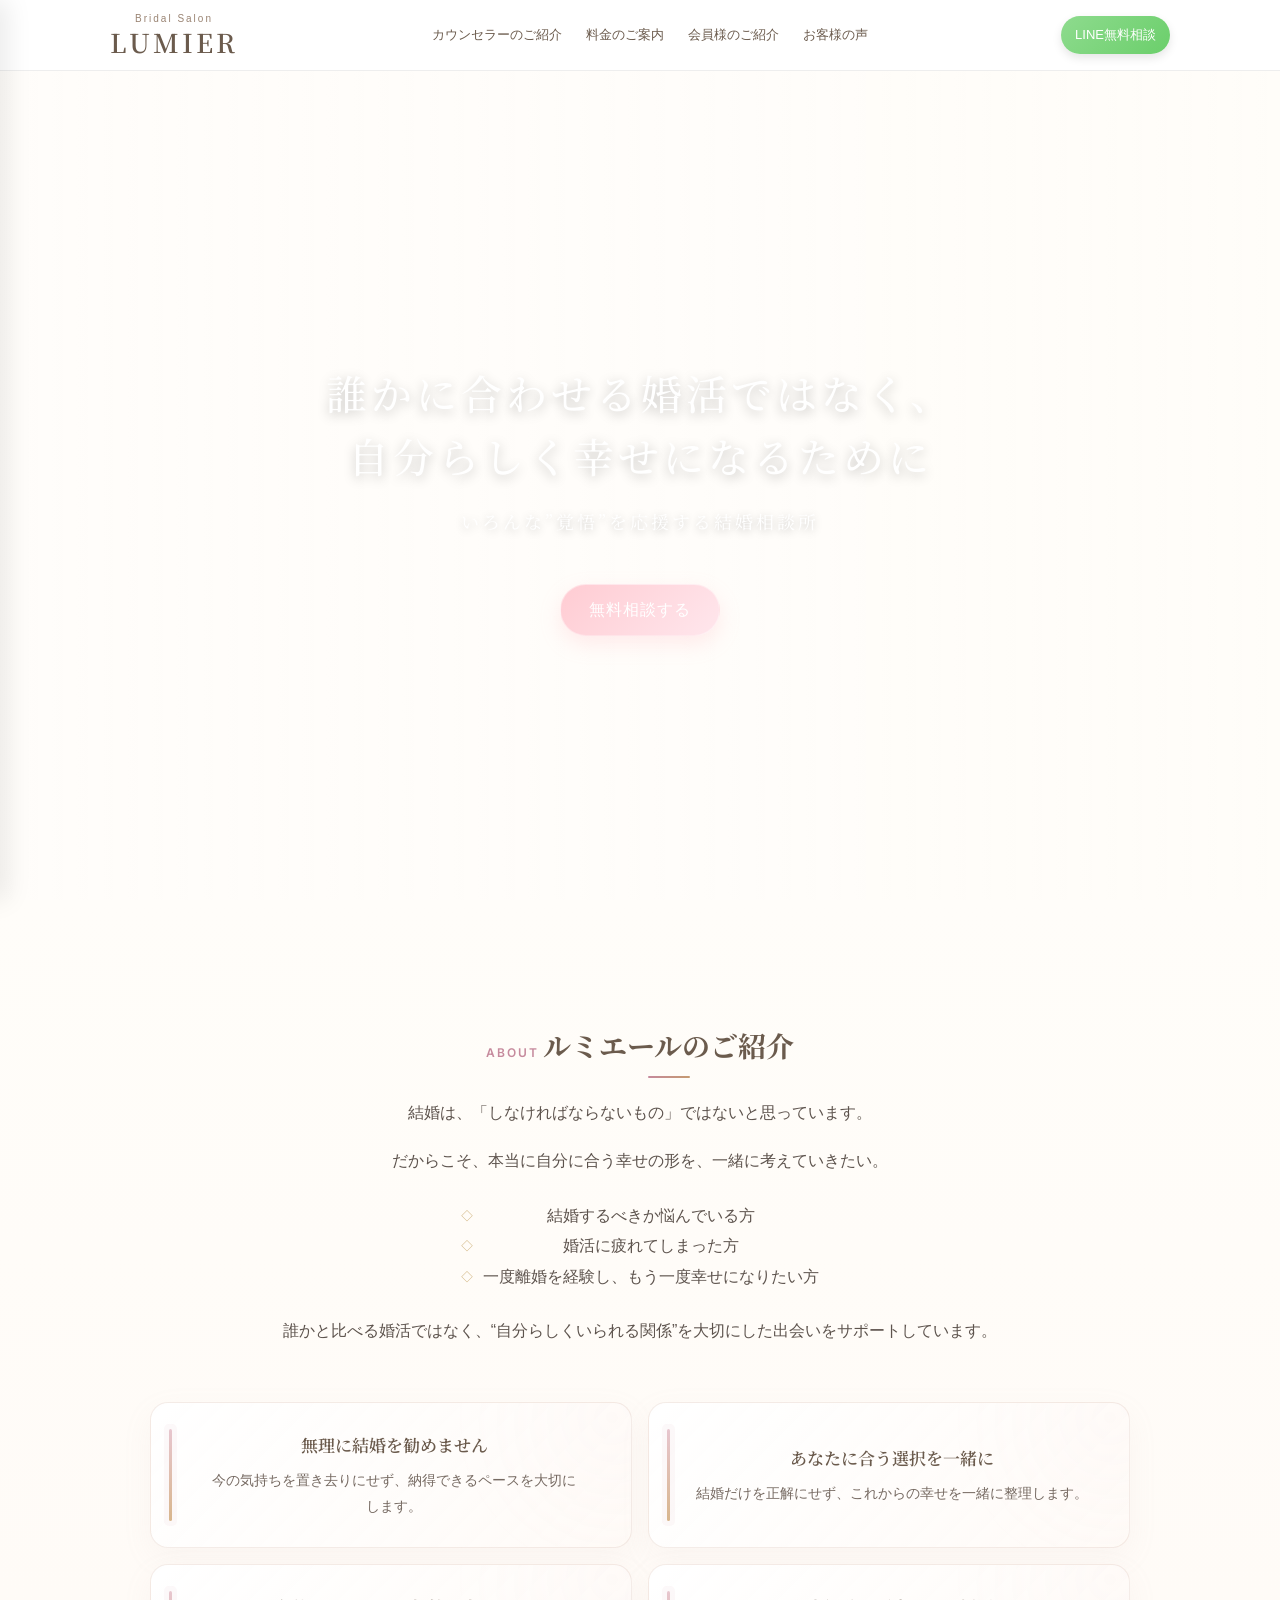
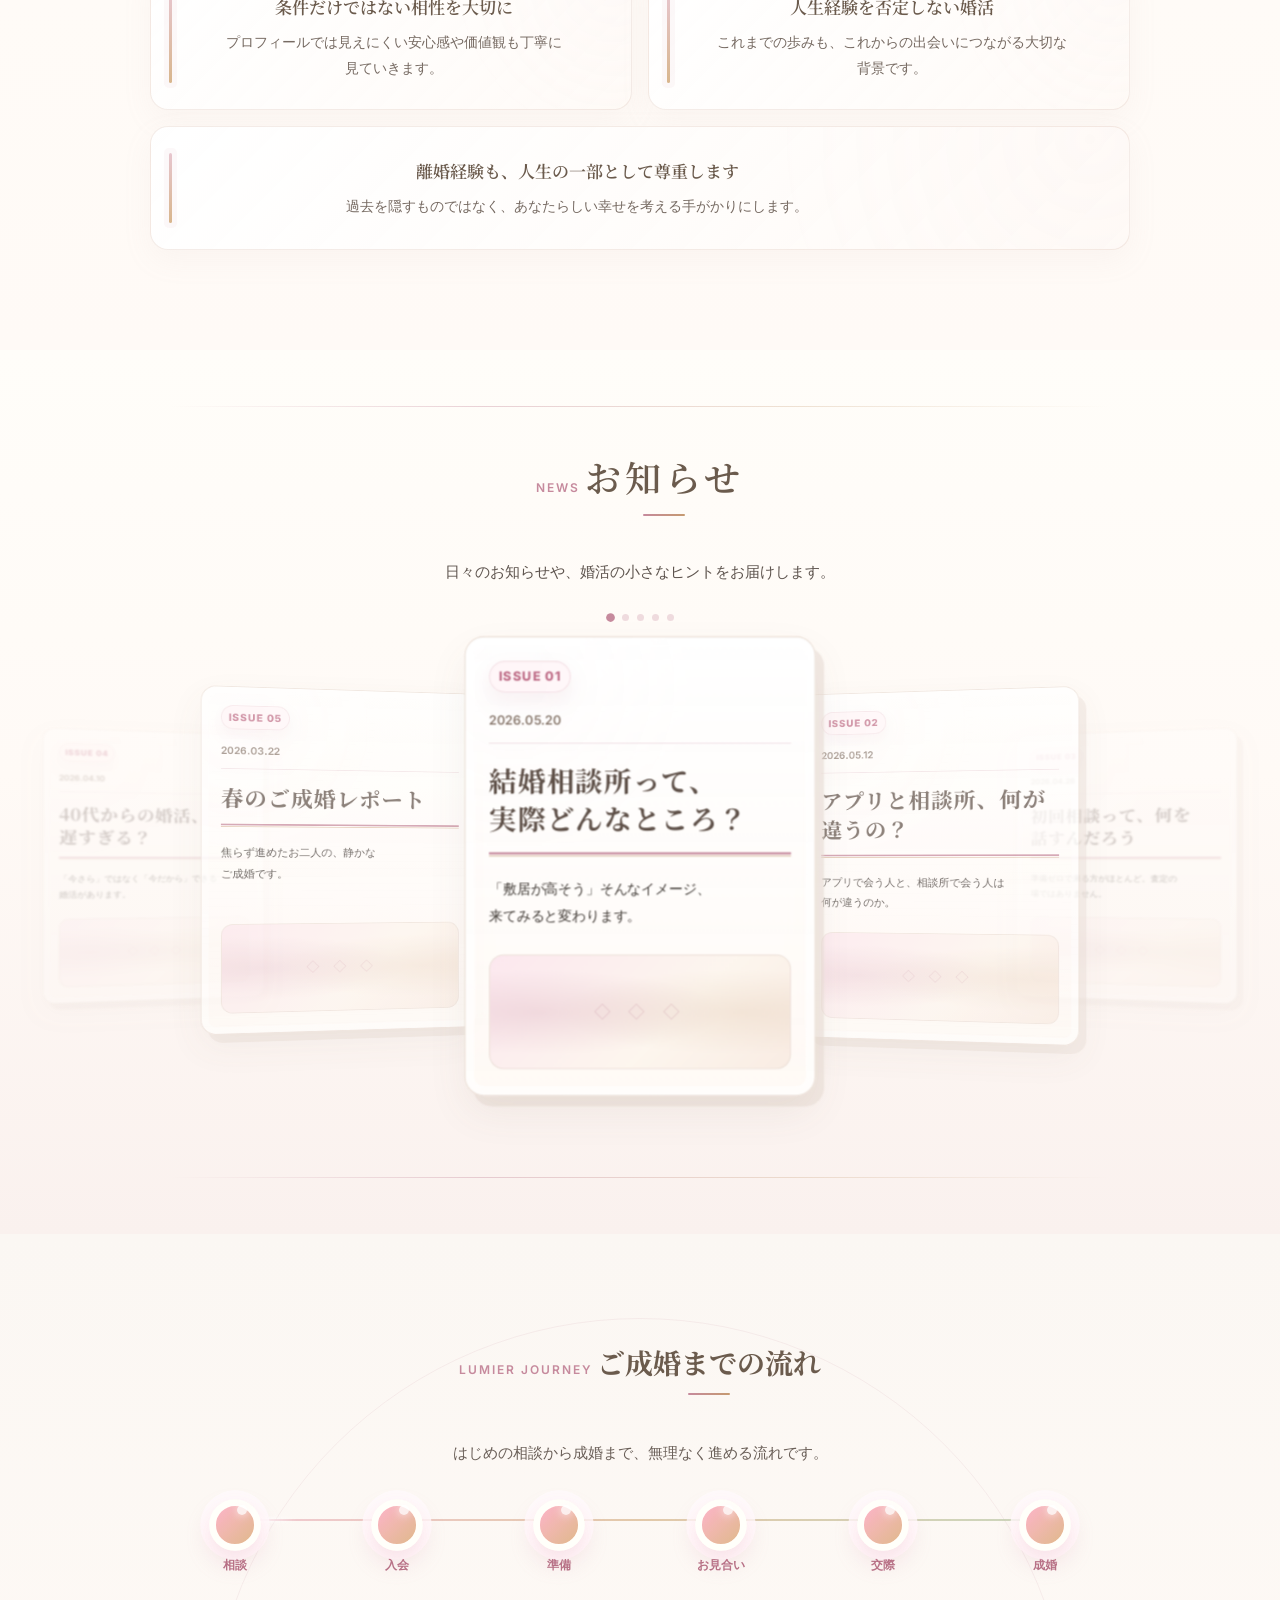
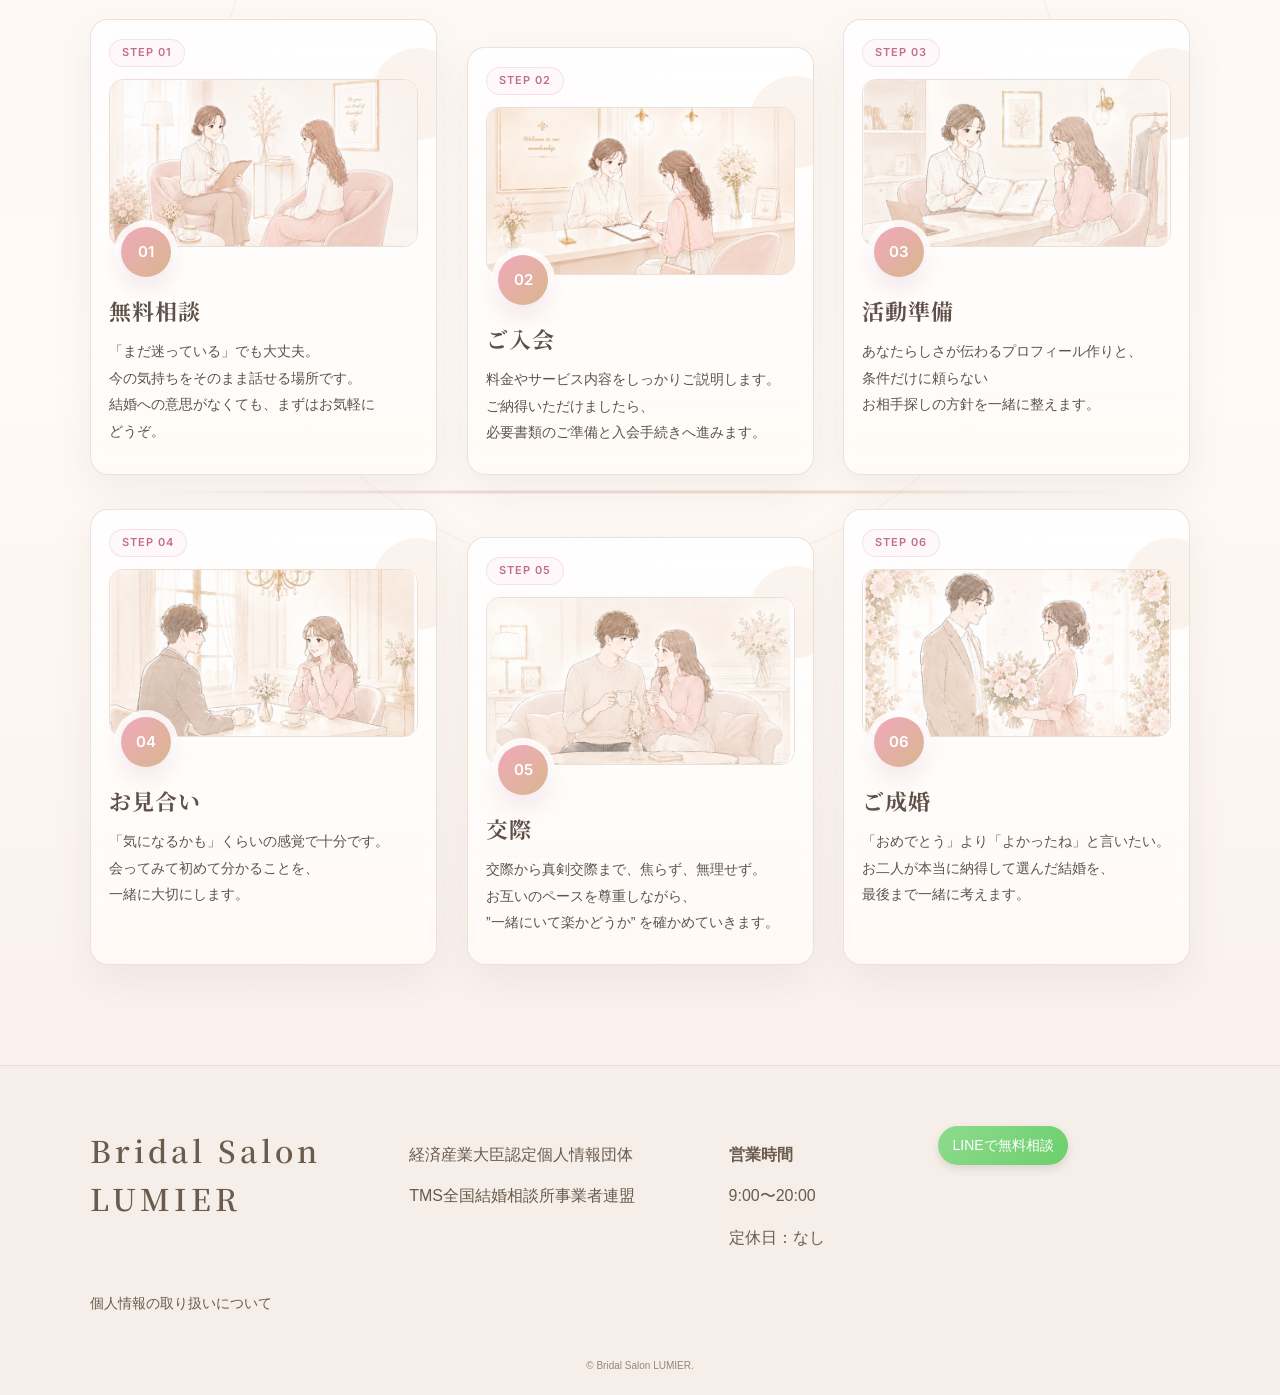
==== commit 9c58ddce: "issue" ====
--- a/index.html
+++ b/index.html
@@ -216,11 +216,7 @@
             <span class="news-copy">焦らず進めたお二人の、静かなご成婚です。</span>
             <span class="news-thumb"></span>
           </button>
-          <div class="news-controls" aria-label="スライダーナビゲーション">
-            <button type="button" class="news-nav-btn" id="news-prev" aria-label="前へ">&#8249;</button>
-            <div class="news-dots" id="news-dots"></div>
-            <button type="button" class="news-nav-btn" id="news-next" aria-label="次へ">&#8250;</button>
-          </div>
+          <div class="news-dots" id="news-dots"></div>
         </div>
       </section>
 
--- a/assets/styles.css
+++ b/assets/styles.css
@@ -677,39 +677,11 @@
   touch-action: pan-y;
 }
 
-.news-controls {
-  display: flex;
-  align-items: center;
-  justify-content: center;
-  gap: 16px;
-  margin-top: 28px;
-}
-
-.news-nav-btn {
-  display: flex;
-  align-items: center;
-  justify-content: center;
-  width: 42px;
-  height: 42px;
-  border: 1px solid rgba(198, 138, 157, 0.3);
-  border-radius: 50%;
-  background: rgba(255, 246, 249, 0.9);
-  color: #c68a9d;
-  font-size: 24px;
-  line-height: 1;
-  cursor: pointer;
-  transition: background 0.22s ease, border-color 0.22s ease, transform 0.22s ease;
-}
-
-.news-nav-btn:hover {
-  background: #f8edf1;
-  border-color: rgba(198, 138, 157, 0.6);
-  transform: scale(1.08);
-}
-
 .news-dots {
   display: flex;
+  justify-content: center;
   gap: 8px;
+  margin-top: 24px;
 }
 
 .news-dot {
@@ -2329,13 +2301,29 @@
   }
 
   .news-stage {
-    height: 460px;
-  }
-
-  .news-nav-btn {
-    width: 48px;
-    height: 48px;
-    font-size: 28px;
+    height: auto;
+    display: flex;
+    align-items: flex-start;
+    gap: 14px;
+    overflow-x: scroll;
+    scroll-snap-type: x mandatory;
+    -webkit-overflow-scrolling: touch;
+    scrollbar-width: none;
+    padding: 10px 20px 16px;
+    perspective: none;
+  }
+
+  .news-stage::-webkit-scrollbar {
+    display: none;
+  }
+
+  .news-card {
+    position: static;
+    flex: 0 0 min(300px, 80vw);
+    scroll-snap-align: center;
+    transform: none !important;
+    opacity: 1 !important;
+    filter: none !important;
   }
 
   .news-card {
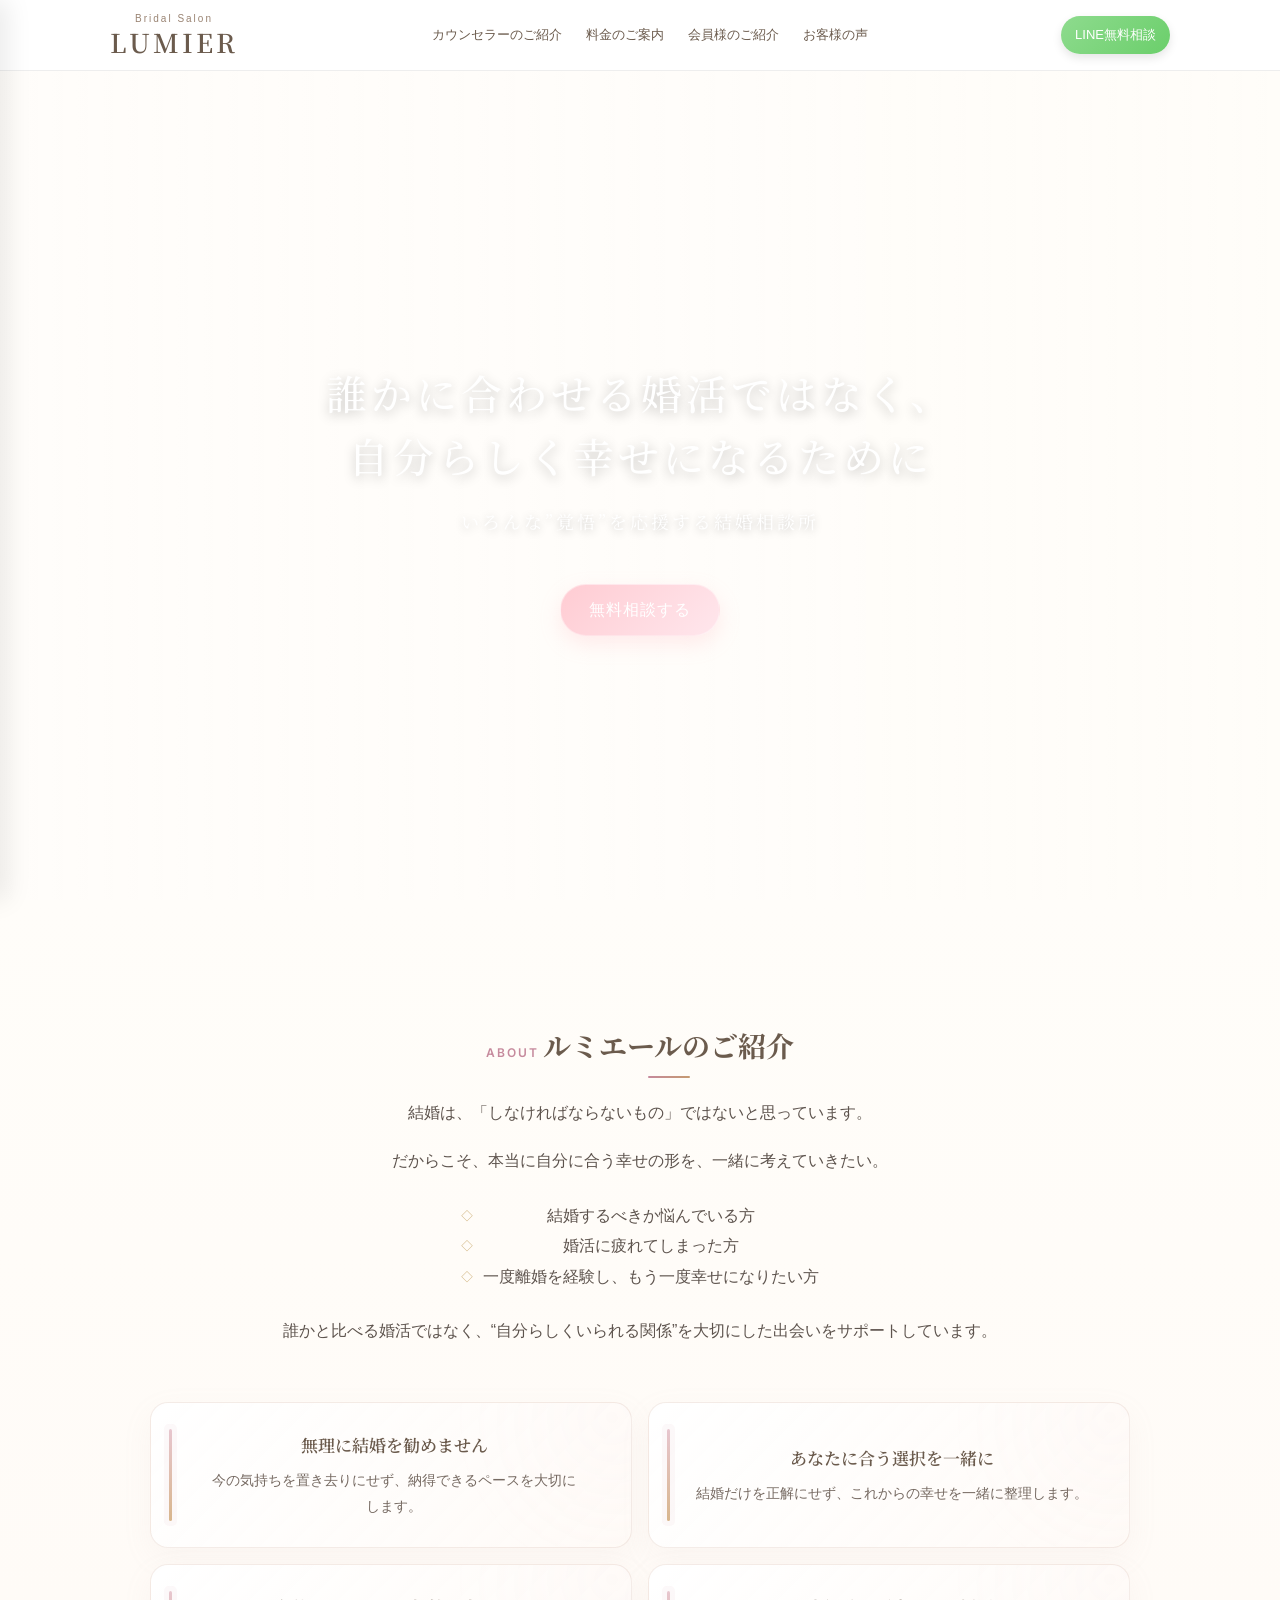
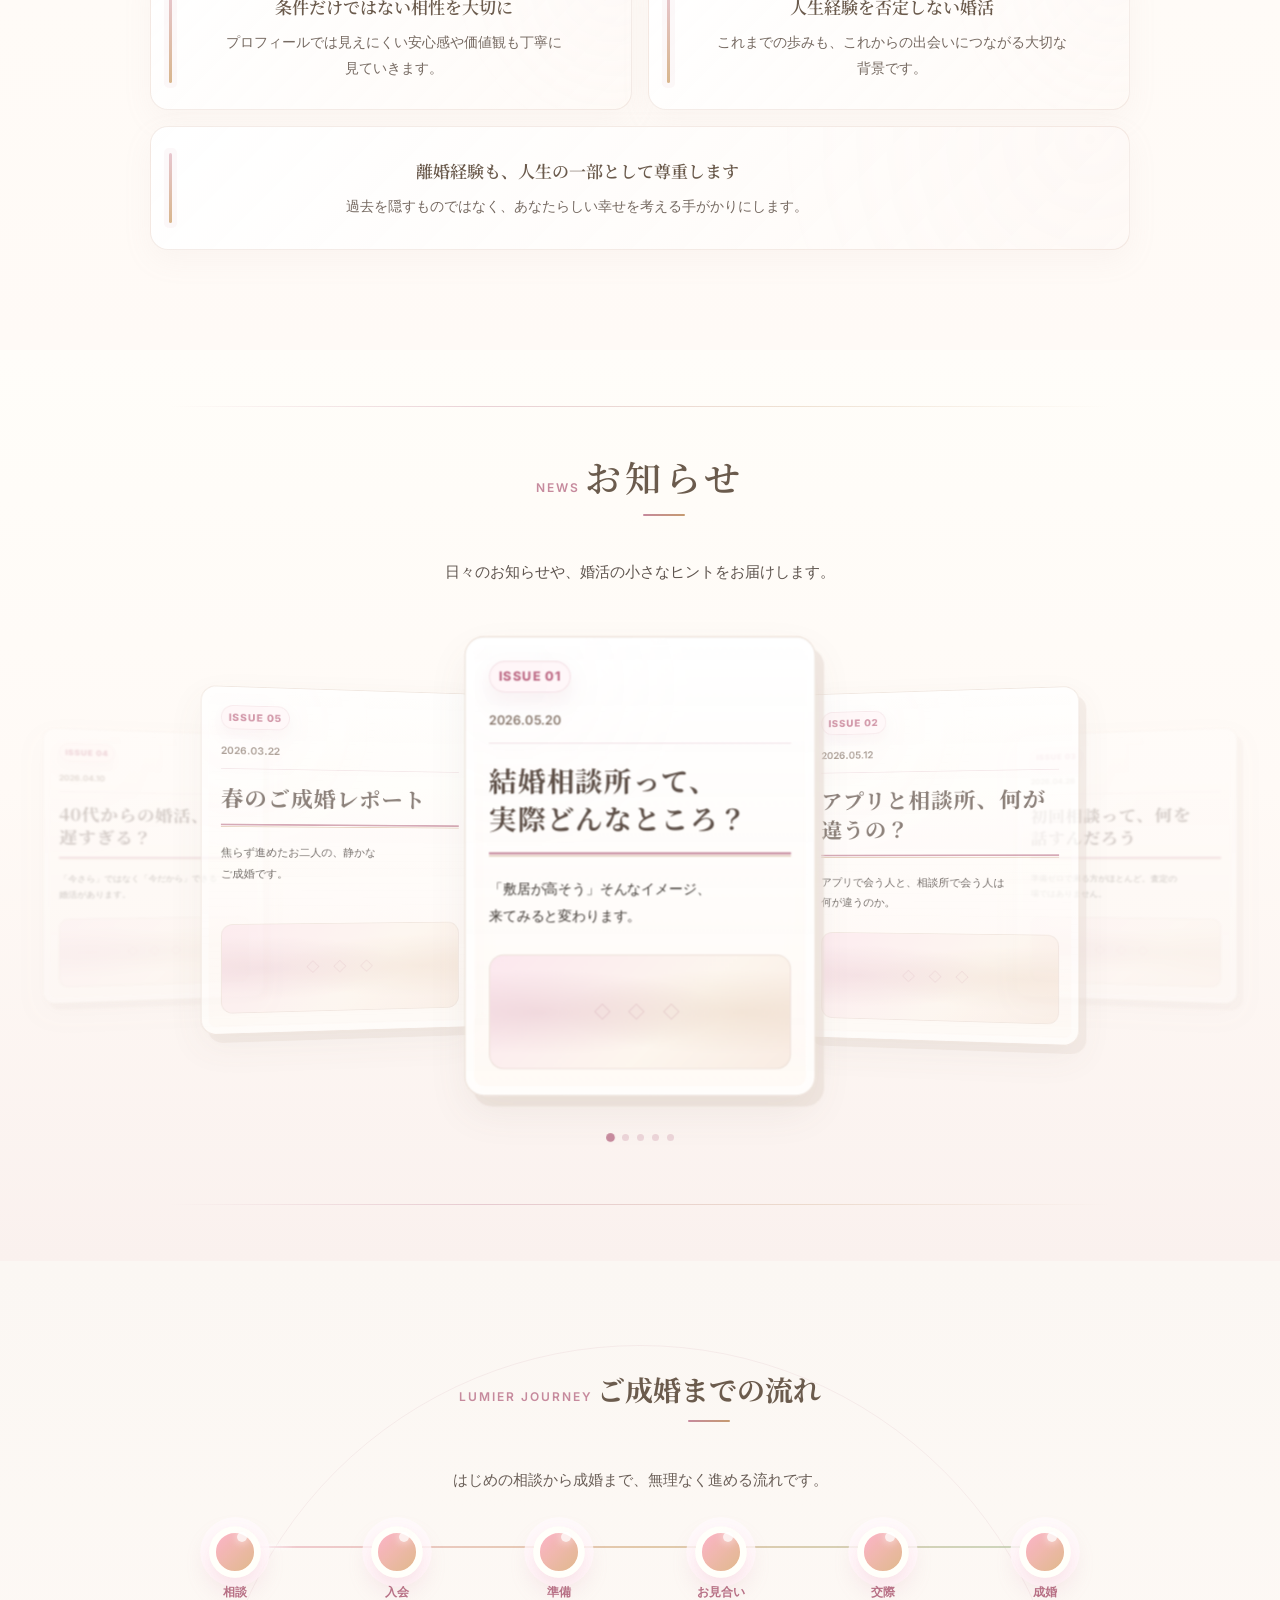
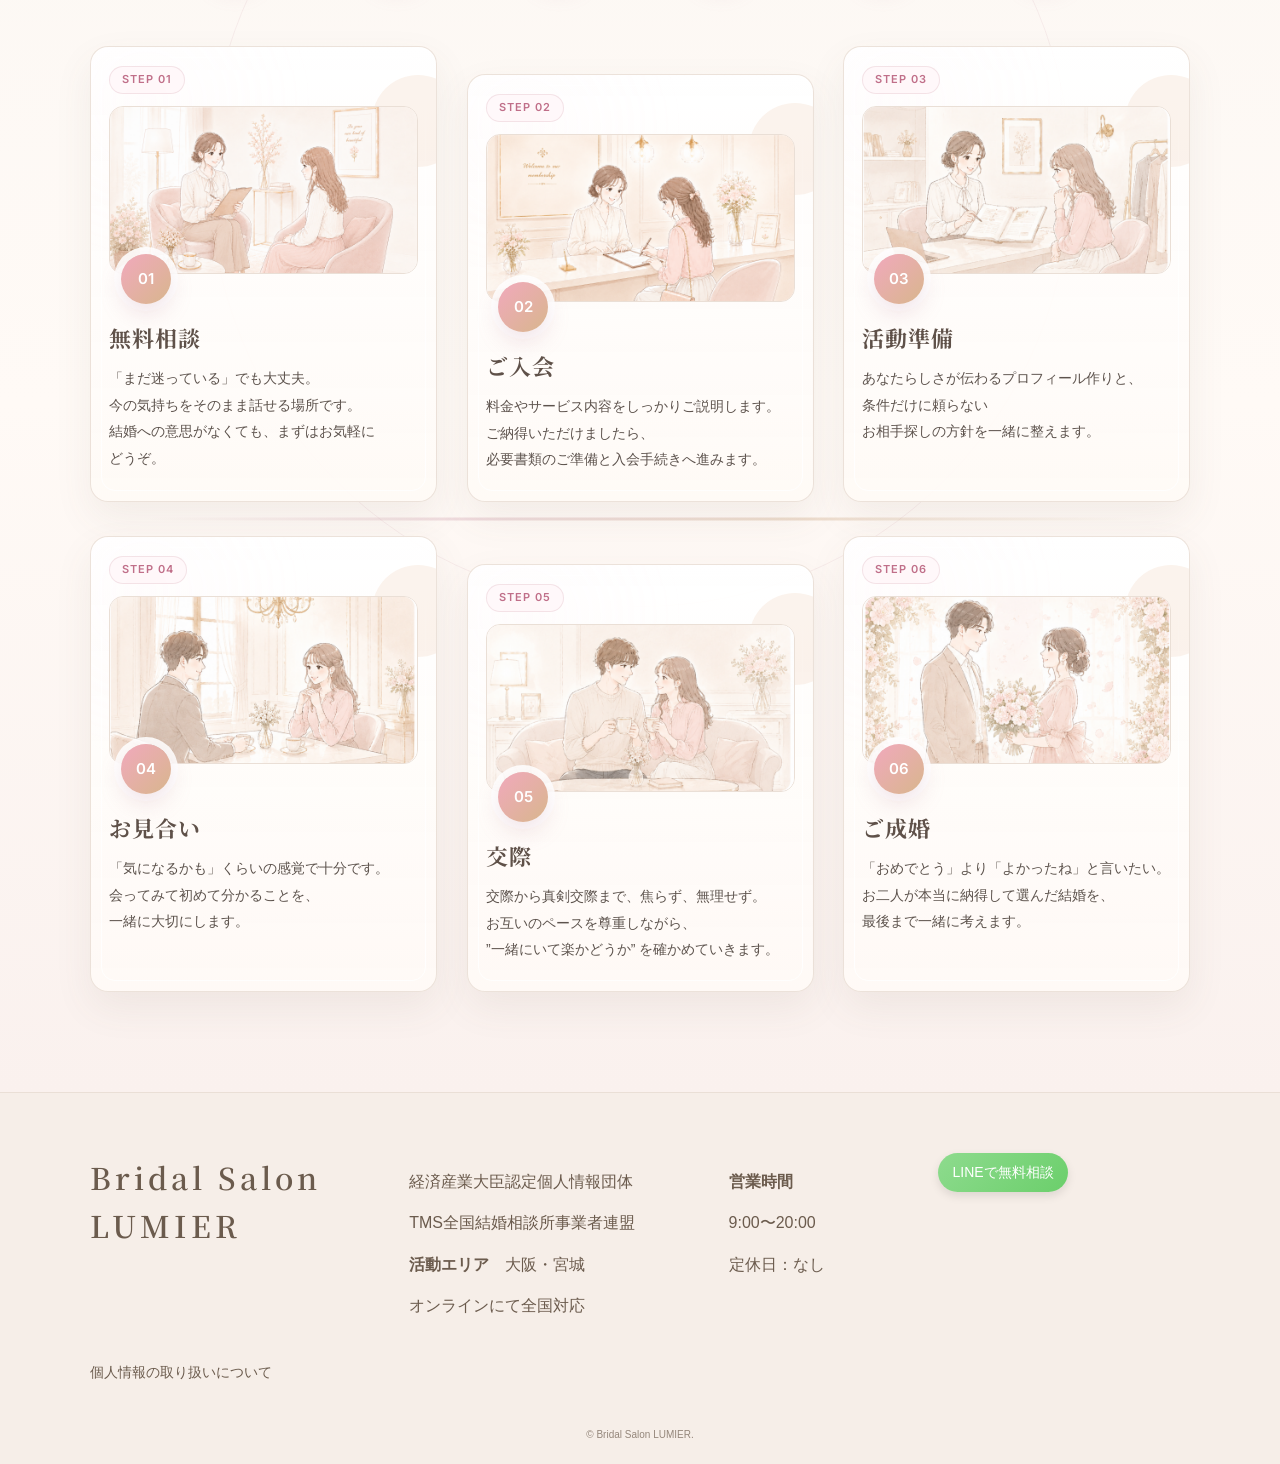
==== commit 1abf44a7: "footer" ====
--- a/index.html
+++ b/index.html
@@ -216,8 +216,8 @@
             <span class="news-copy">焦らず進めたお二人の、静かなご成婚です。</span>
             <span class="news-thumb"></span>
           </button>
-          <div class="news-dots" id="news-dots"></div>
-        </div>
+        </div>
+        <div class="news-dots" id="news-dots"></div>
       </section>
 
       <section id="flow" class="gray flow-section">
@@ -317,6 +317,8 @@
         <div class="footer-info">
           <p>経済産業大臣認定個人情報団体</p>
           <p>TMS全国結婚相談所事業者連盟</p>
+          <p style="margin-top:10px"><strong>活動エリア</strong>　大阪・宮城</p>
+          <p>オンラインにて全国対応</p>
         </div>
         <div class="footer-hours">
           <p><strong>営業時間</strong></p>
--- a/assets/styles.css
+++ b/assets/styles.css
@@ -681,7 +681,7 @@
   display: flex;
   justify-content: center;
   gap: 8px;
-  margin-top: 24px;
+  margin-top: 20px;
 }
 
 .news-dot {
@@ -2307,14 +2307,22 @@
     gap: 14px;
     overflow-x: scroll;
     scroll-snap-type: x mandatory;
+    scroll-padding-inline: calc(50% - min(150px, 40vw));
     -webkit-overflow-scrolling: touch;
     scrollbar-width: none;
-    padding: 10px 20px 16px;
+    padding: 10px 0 16px;
     perspective: none;
+    touch-action: pan-x;
   }
 
   .news-stage::-webkit-scrollbar {
     display: none;
+  }
+
+  .news-stage::before,
+  .news-stage::after {
+    content: "";
+    flex: 0 0 calc(50% - min(150px, 40vw));
   }
 
   .news-card {
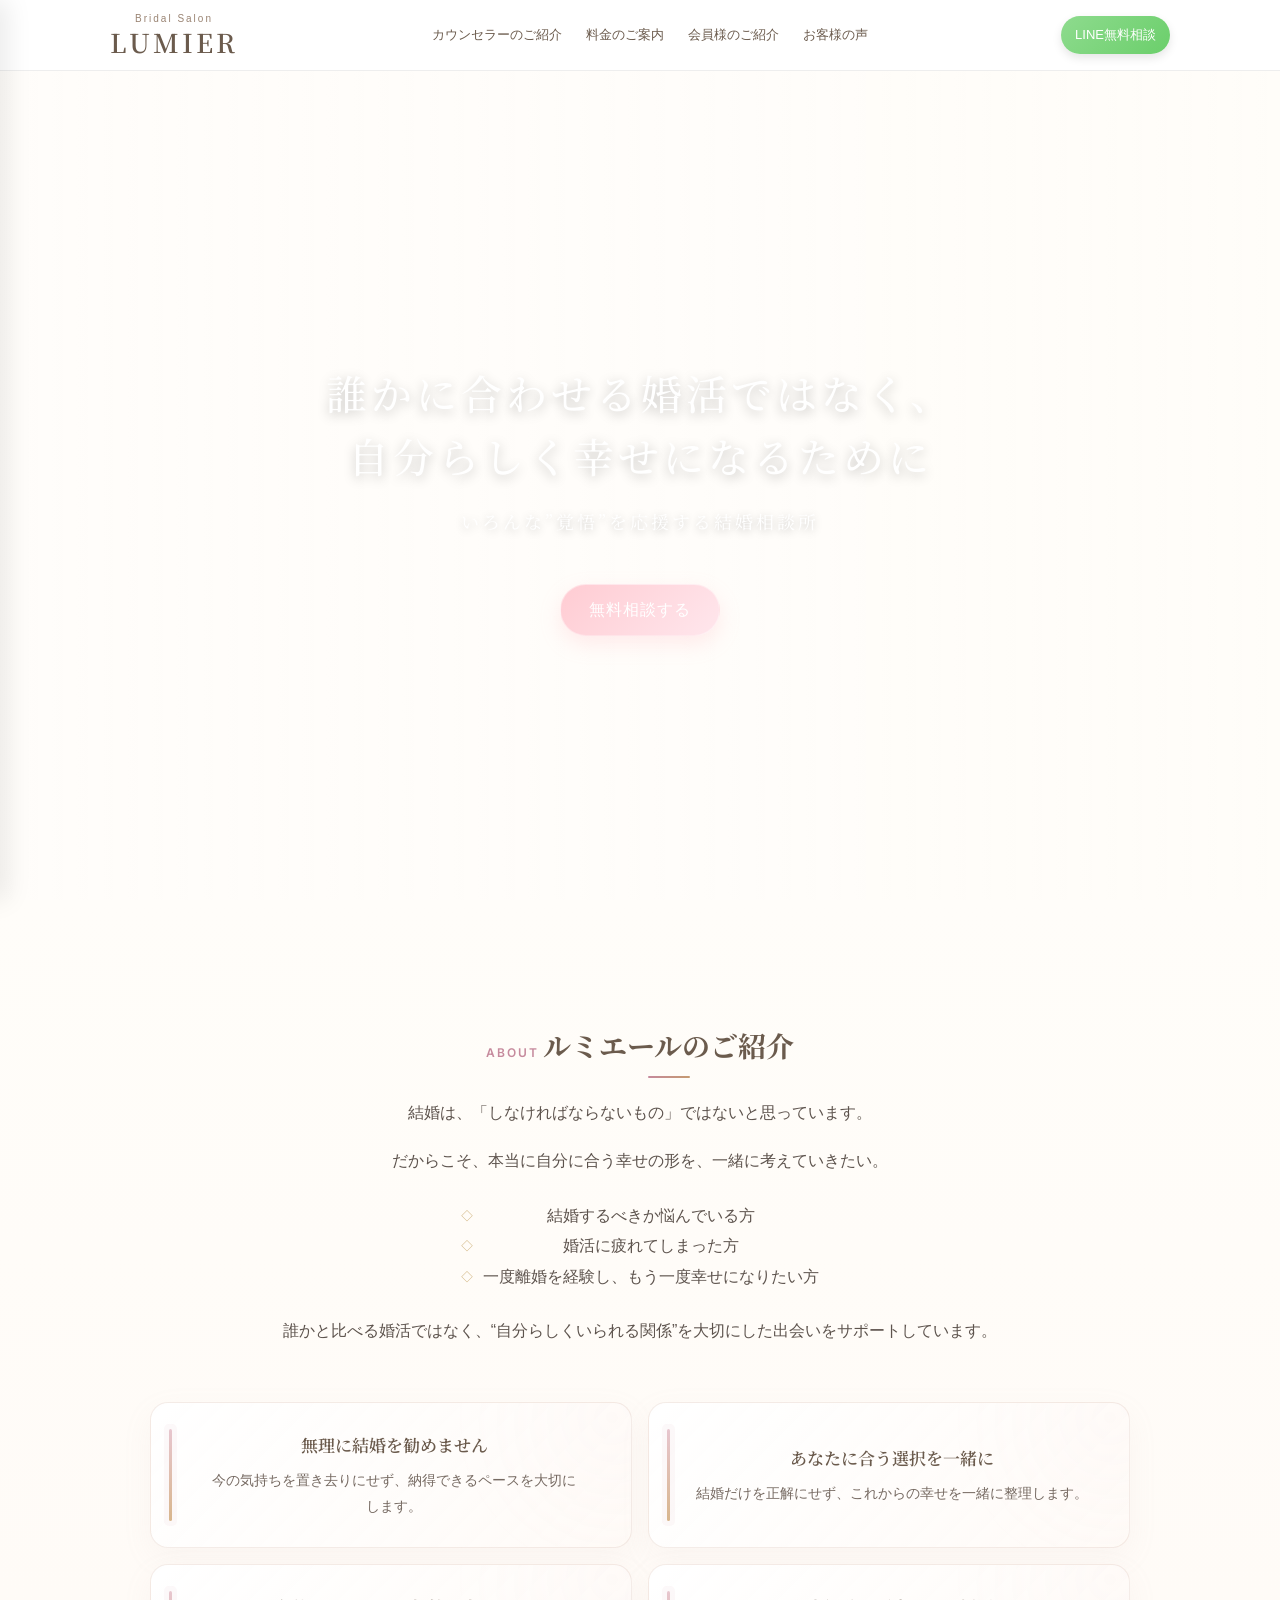
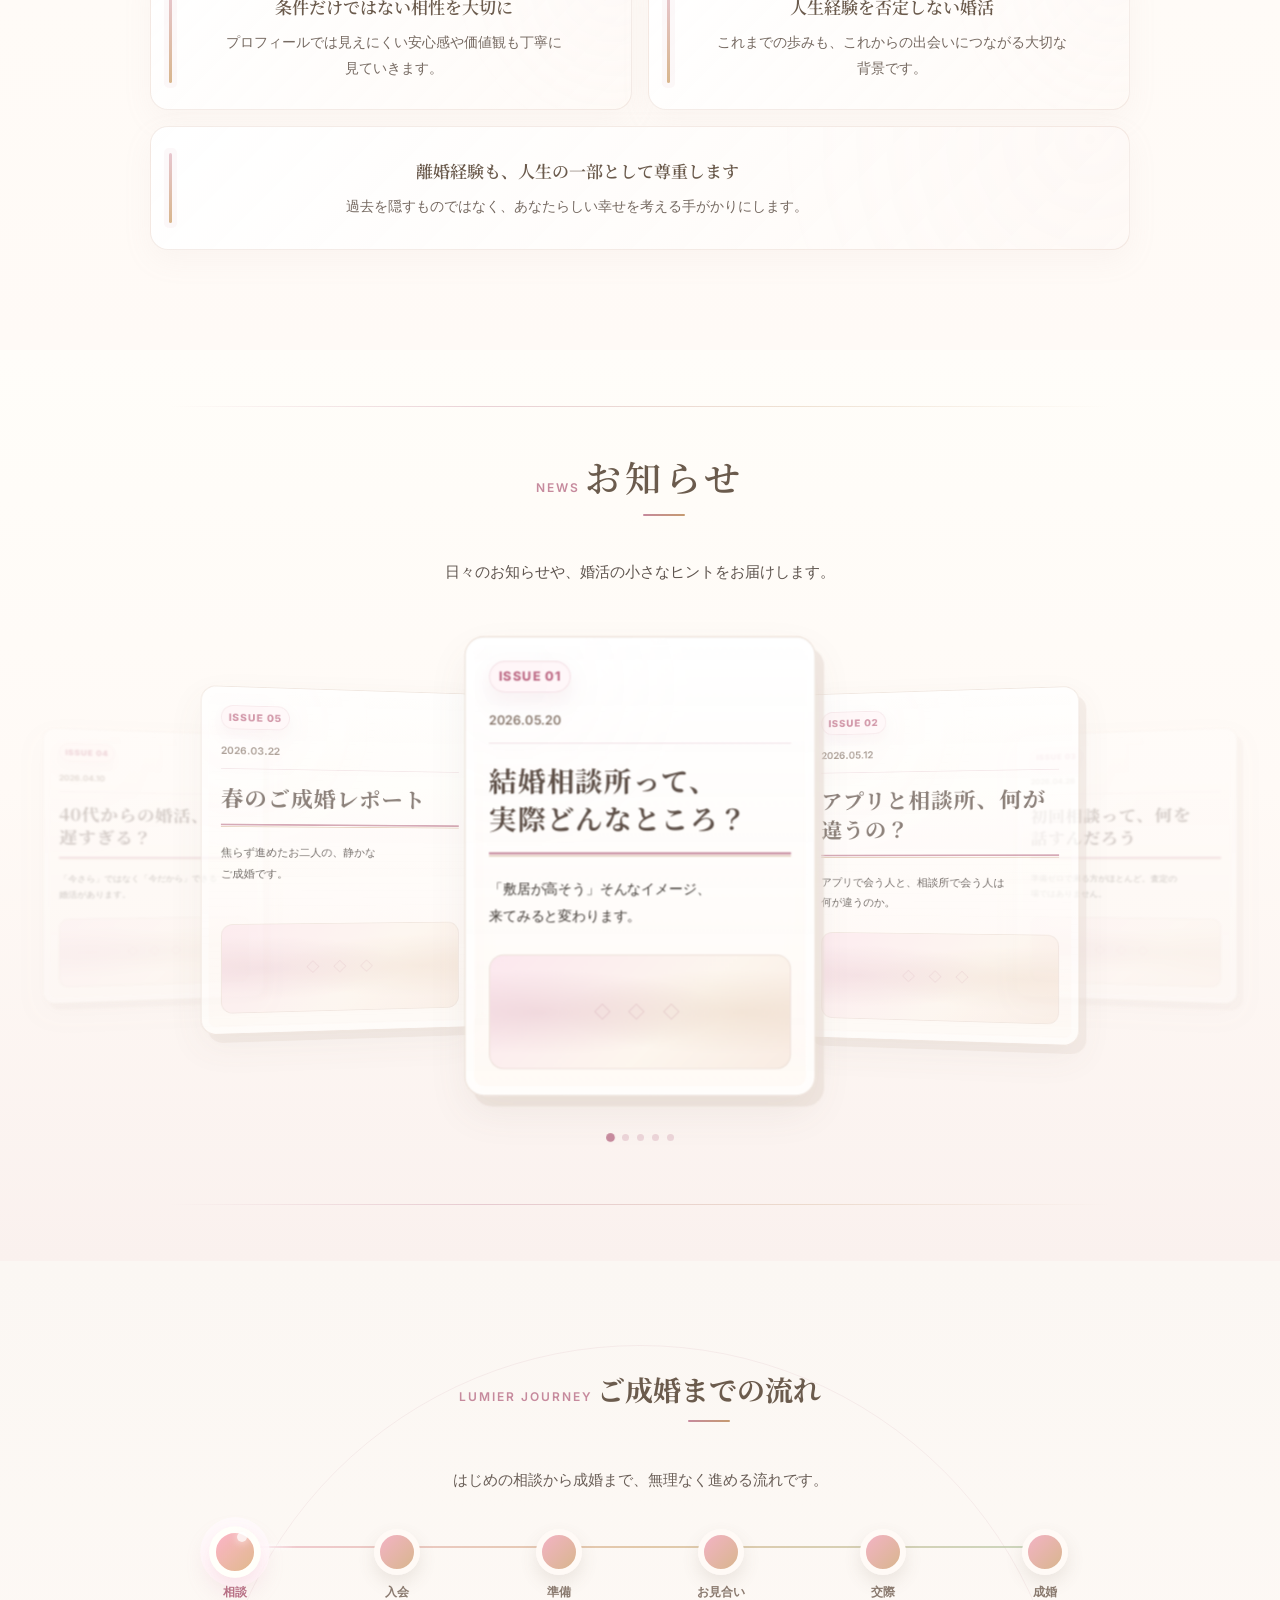
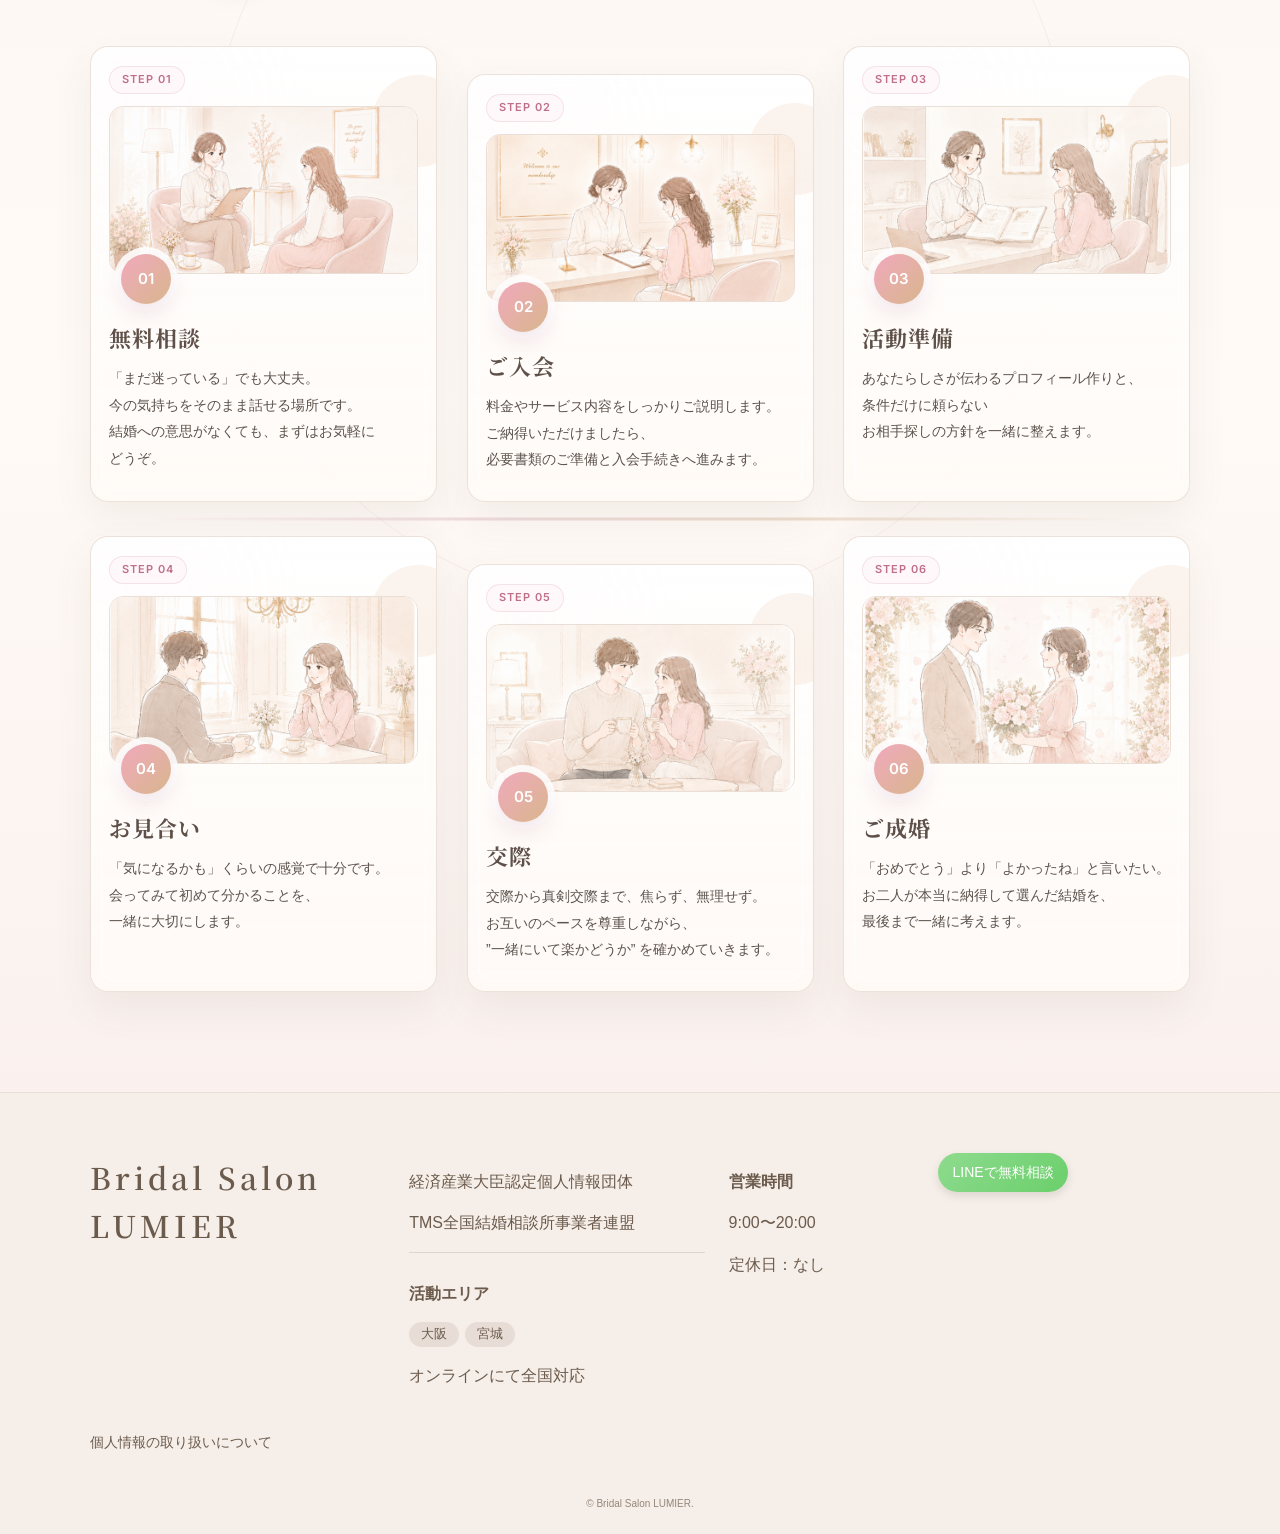
==== commit 229dabed: "成婚の丸、フッター" ====
--- a/index.html
+++ b/index.html
@@ -317,8 +317,14 @@
         <div class="footer-info">
           <p>経済産業大臣認定個人情報団体</p>
           <p>TMS全国結婚相談所事業者連盟</p>
-          <p style="margin-top:10px"><strong>活動エリア</strong>　大阪・宮城</p>
-          <p>オンラインにて全国対応</p>
+          <div class="footer-area">
+            <p class="footer-area-label">活動エリア</p>
+            <p class="footer-area-tags">
+              <span class="area-tag">大阪</span>
+              <span class="area-tag">宮城</span>
+            </p>
+            <p class="footer-area-online">オンラインにて全国対応</p>
+          </div>
         </div>
         <div class="footer-hours">
           <p><strong>営業時間</strong></p>
--- a/assets/styles.css
+++ b/assets/styles.css
@@ -909,6 +909,8 @@
 .news-modal-panel {
   position: relative;
   width: min(620px, 100%);
+  max-height: 85vh;
+  overflow-y: auto;
   padding: 36px 34px 34px;
   border: 1px solid #eadfd6;
   border-radius: 18px;
@@ -916,6 +918,7 @@
   color: #5f5149;
   text-align: left;
   box-shadow: 0 24px 52px rgba(107, 91, 77, 0.18);
+  -webkit-overflow-scrolling: touch;
 }
 
 .news-modal-close {
@@ -1385,6 +1388,38 @@
   opacity: 0.7;
 }
 
+.footer-area {
+  margin-top: 14px;
+  padding-top: 12px;
+  border-top: 1px solid #ddd5cc;
+}
+
+.footer-area-label {
+  font-weight: 600;
+  color: #6b5b4d !important;
+  margin-bottom: 6px !important;
+}
+
+.footer-area-tags {
+  display: flex;
+  gap: 6px;
+  flex-wrap: wrap;
+  margin-bottom: 6px !important;
+}
+
+.area-tag {
+  display: inline-block;
+  padding: 2px 12px;
+  background: #e8ddd6;
+  border-radius: 20px;
+  font-size: 13px;
+  color: #6b5b4d;
+}
+
+.footer-area-online {
+  color: #6b5b4d !important;
+}
+
 /* 下層ページ */
 .page-hero {
   padding: 150px 20px 90px;
@@ -1568,9 +1603,9 @@
 
 .option-list {
   display: grid;
-  grid-template-columns: repeat(3, 1fr);
+  grid-template-columns: repeat(2, 1fr);
   gap: 22px;
-  max-width: 1000px;
+  max-width: 680px;
   margin: 40px auto 0;
 }
 
@@ -2237,6 +2272,10 @@
     display: none;
   }
 
+  .flow-map span {
+    cursor: pointer;
+  }
+
   .flow-map span::before {
     width: 28px;
     height: 28px;
@@ -2301,37 +2340,15 @@
   }
 
   .news-stage {
-    height: auto;
-    display: flex;
-    align-items: flex-start;
-    gap: 14px;
-    overflow-x: scroll;
-    scroll-snap-type: x mandatory;
-    scroll-padding-inline: calc(50% - min(150px, 40vw));
-    -webkit-overflow-scrolling: touch;
-    scrollbar-width: none;
-    padding: 10px 0 16px;
-    perspective: none;
-    touch-action: pan-x;
-  }
-
-  .news-stage::-webkit-scrollbar {
-    display: none;
-  }
-
-  .news-stage::before,
-  .news-stage::after {
-    content: "";
-    flex: 0 0 calc(50% - min(150px, 40vw));
+    height: 460px;
+    touch-action: pan-y;
   }
 
   .news-card {
-    position: static;
-    flex: 0 0 min(300px, 80vw);
-    scroll-snap-align: center;
-    transform: none !important;
-    opacity: 1 !important;
-    filter: none !important;
+    top: 26px;
+    width: min(300px, 78vw);
+    min-height: 388px;
+    padding: 22px 20px 20px;
   }
 
   .news-card {
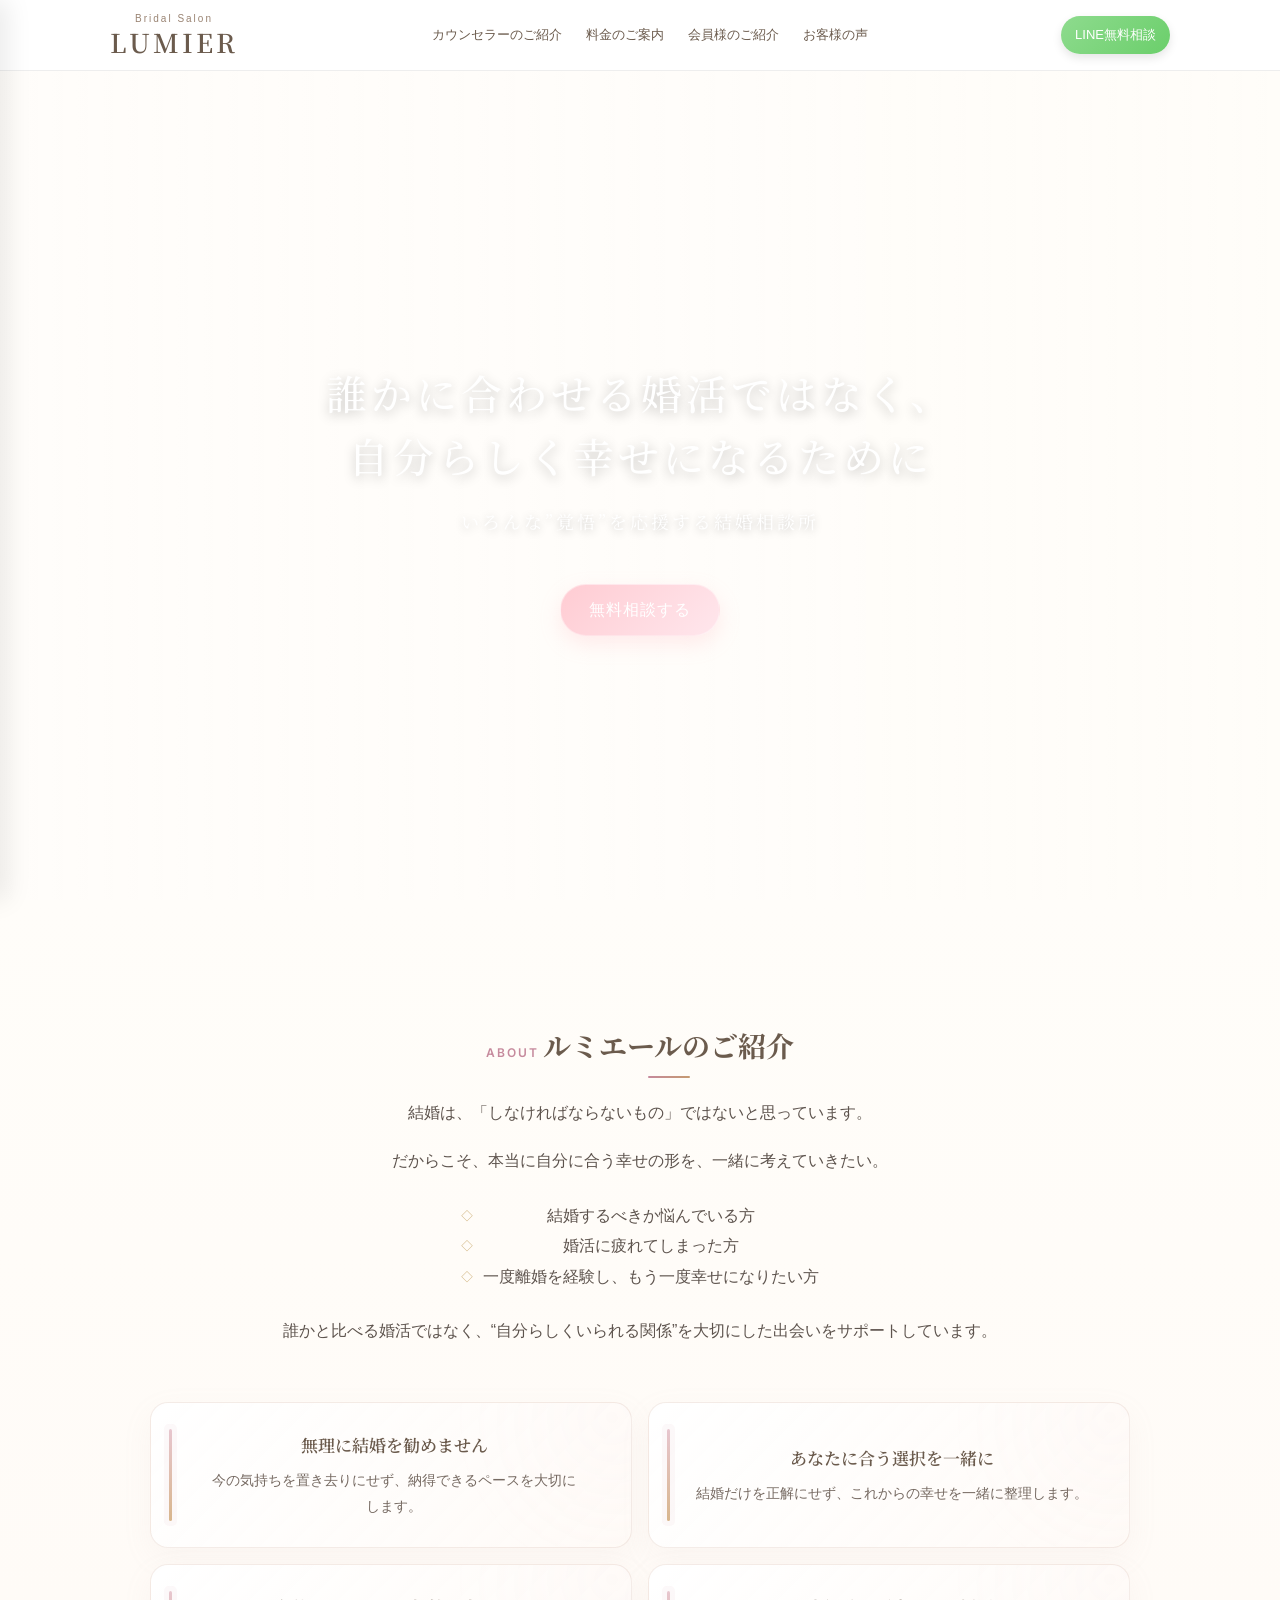
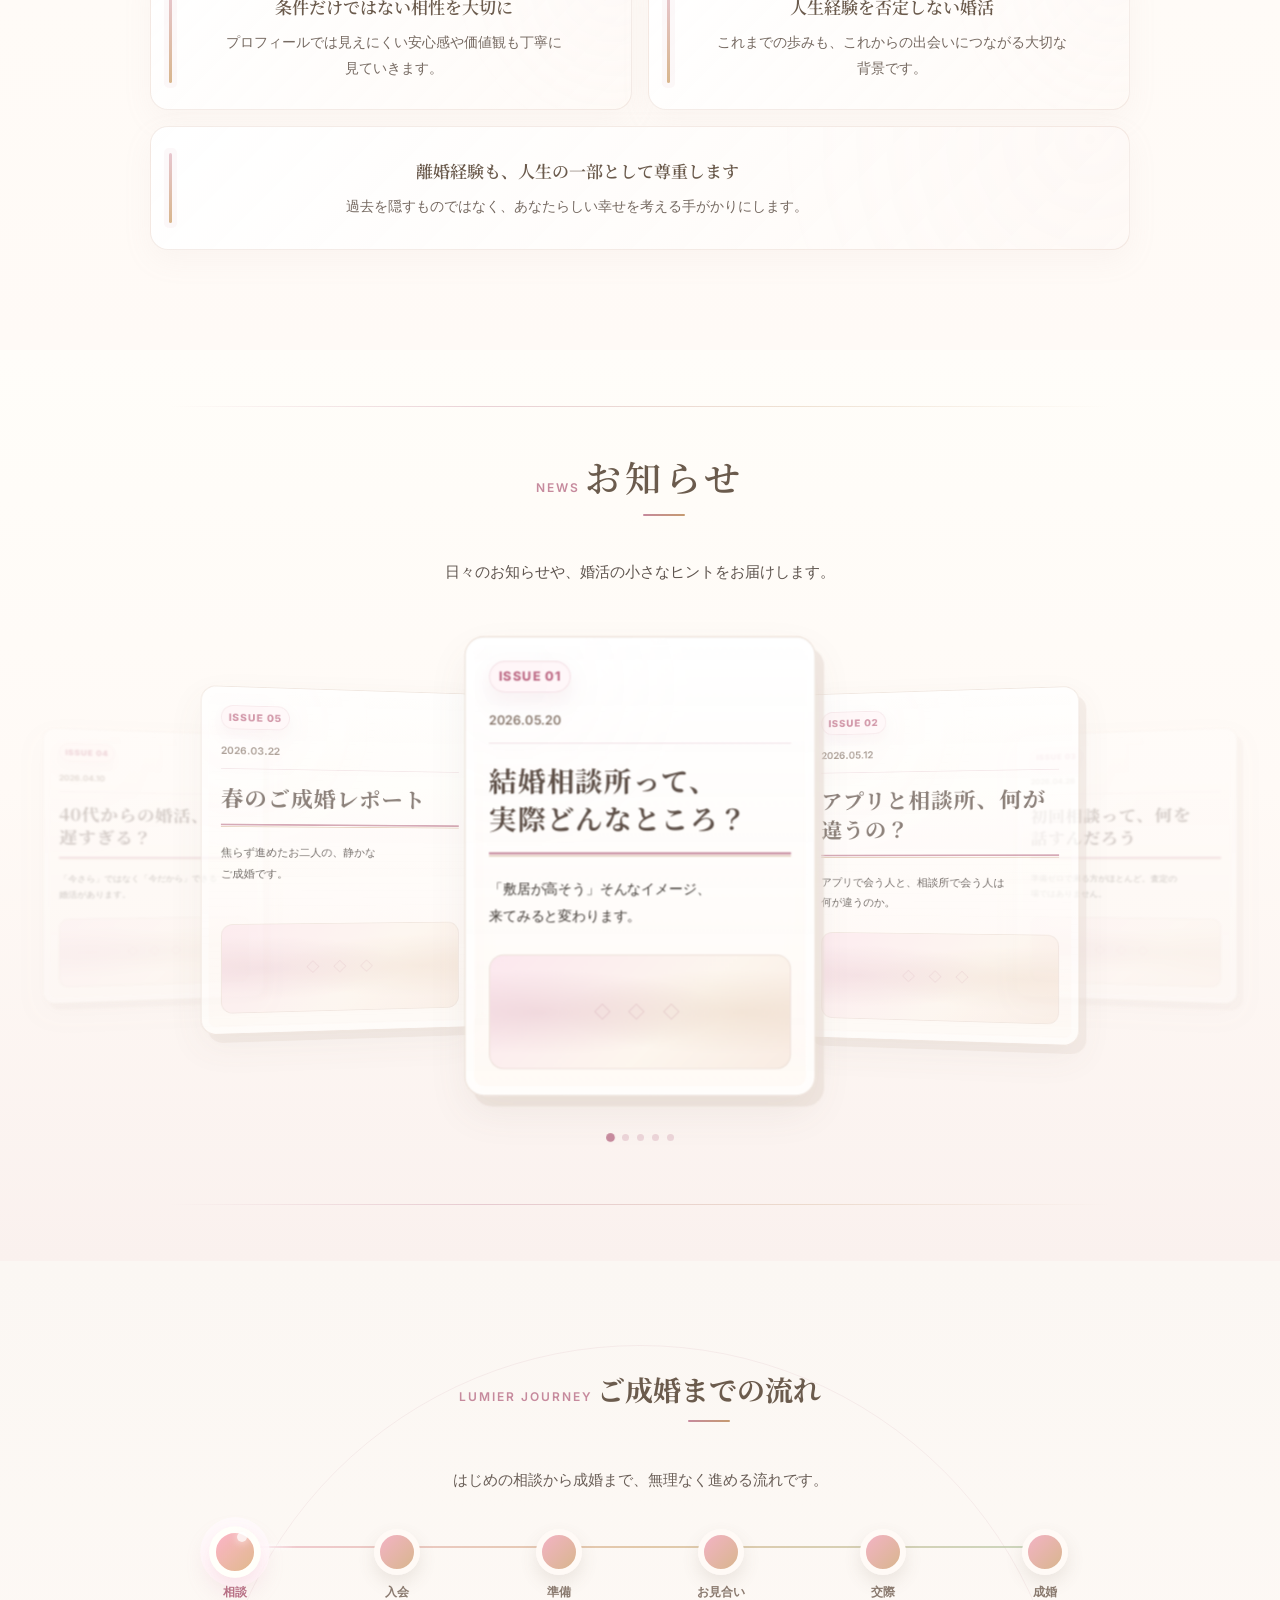
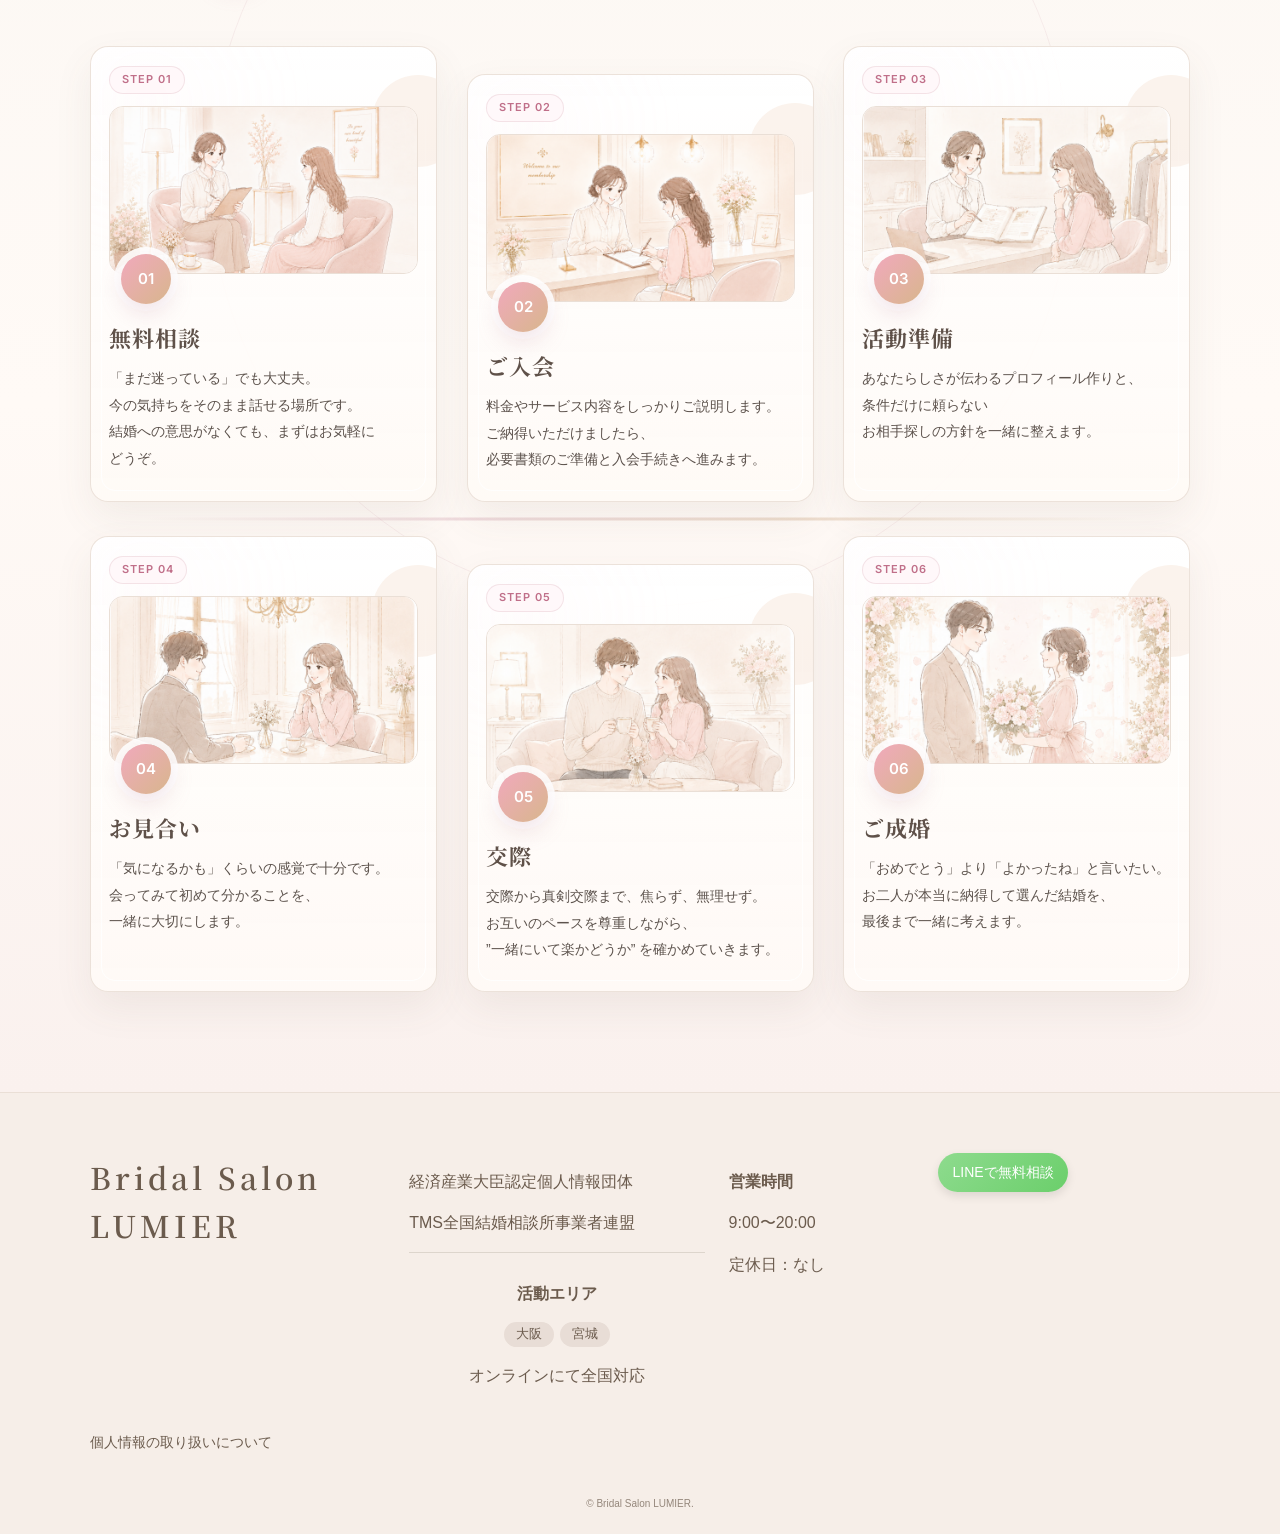
==== commit 641d49ba: "修正" ====
--- a/index.html
+++ b/index.html
@@ -8,7 +8,7 @@
     <link rel="preconnect" href="https://fonts.googleapis.com">
     <link rel="preconnect" href="https://fonts.gstatic.com" crossorigin>
     <link href="https://fonts.googleapis.com/css2?family=Noto+Serif+JP:wght@400;600&family=Inter:wght@300;400;600&display=swap" rel="stylesheet">
-    <link rel="stylesheet" href="/assets/styles.css?v=20260530c">
+    <link rel="stylesheet" href="/assets/styles.css?v=20260605">
     <meta name="google-site-verification" content="G7DNBS_I5qKWVGU37eCGv799M4Klrm9WXLEx1fXyvh0" />
   </head>
   
@@ -228,7 +228,7 @@
             <span class="text-chunk">はじめの相談から成婚まで、</span><span class="text-chunk">無理なく進める流れです。</span>
           </p>
         </div>
-        <div class="flow-map" aria-hidden="true">
+        <div class="flow-map">
           <span>相談</span>
           <span>入会</span>
           <span>準備</span>
--- a/assets/styles.css
+++ b/assets/styles.css
@@ -1392,19 +1392,21 @@
   margin-top: 14px;
   padding-top: 12px;
   border-top: 1px solid #ddd5cc;
+  text-align: center;
 }
 
 .footer-area-label {
   font-weight: 600;
-  color: #6b5b4d !important;
-  margin-bottom: 6px !important;
+  color: #6b5b4d;
+  margin-bottom: 6px;
 }
 
 .footer-area-tags {
   display: flex;
   gap: 6px;
   flex-wrap: wrap;
-  margin-bottom: 6px !important;
+  justify-content: center;
+  margin-bottom: 6px;
 }
 
 .area-tag {
@@ -1417,7 +1419,7 @@
 }
 
 .footer-area-online {
-  color: #6b5b4d !important;
+  color: #6b5b4d;
 }
 
 /* 下層ページ */
@@ -2351,13 +2353,6 @@
     padding: 22px 20px 20px;
   }
 
-  .news-card {
-    top: 26px;
-    width: min(300px, 78vw);
-    min-height: 388px;
-    padding: 22px 20px 20px;
-  }
-
   .news-card strong {
     font-size: 22px;
   }
@@ -2528,10 +2523,6 @@
     letter-spacing: 2px;
     line-height: 1.5;
   }
-  body {
-    line-height: 1.8;
-  }
-
   .hero-content {
     padding: 24px 18px;
   }
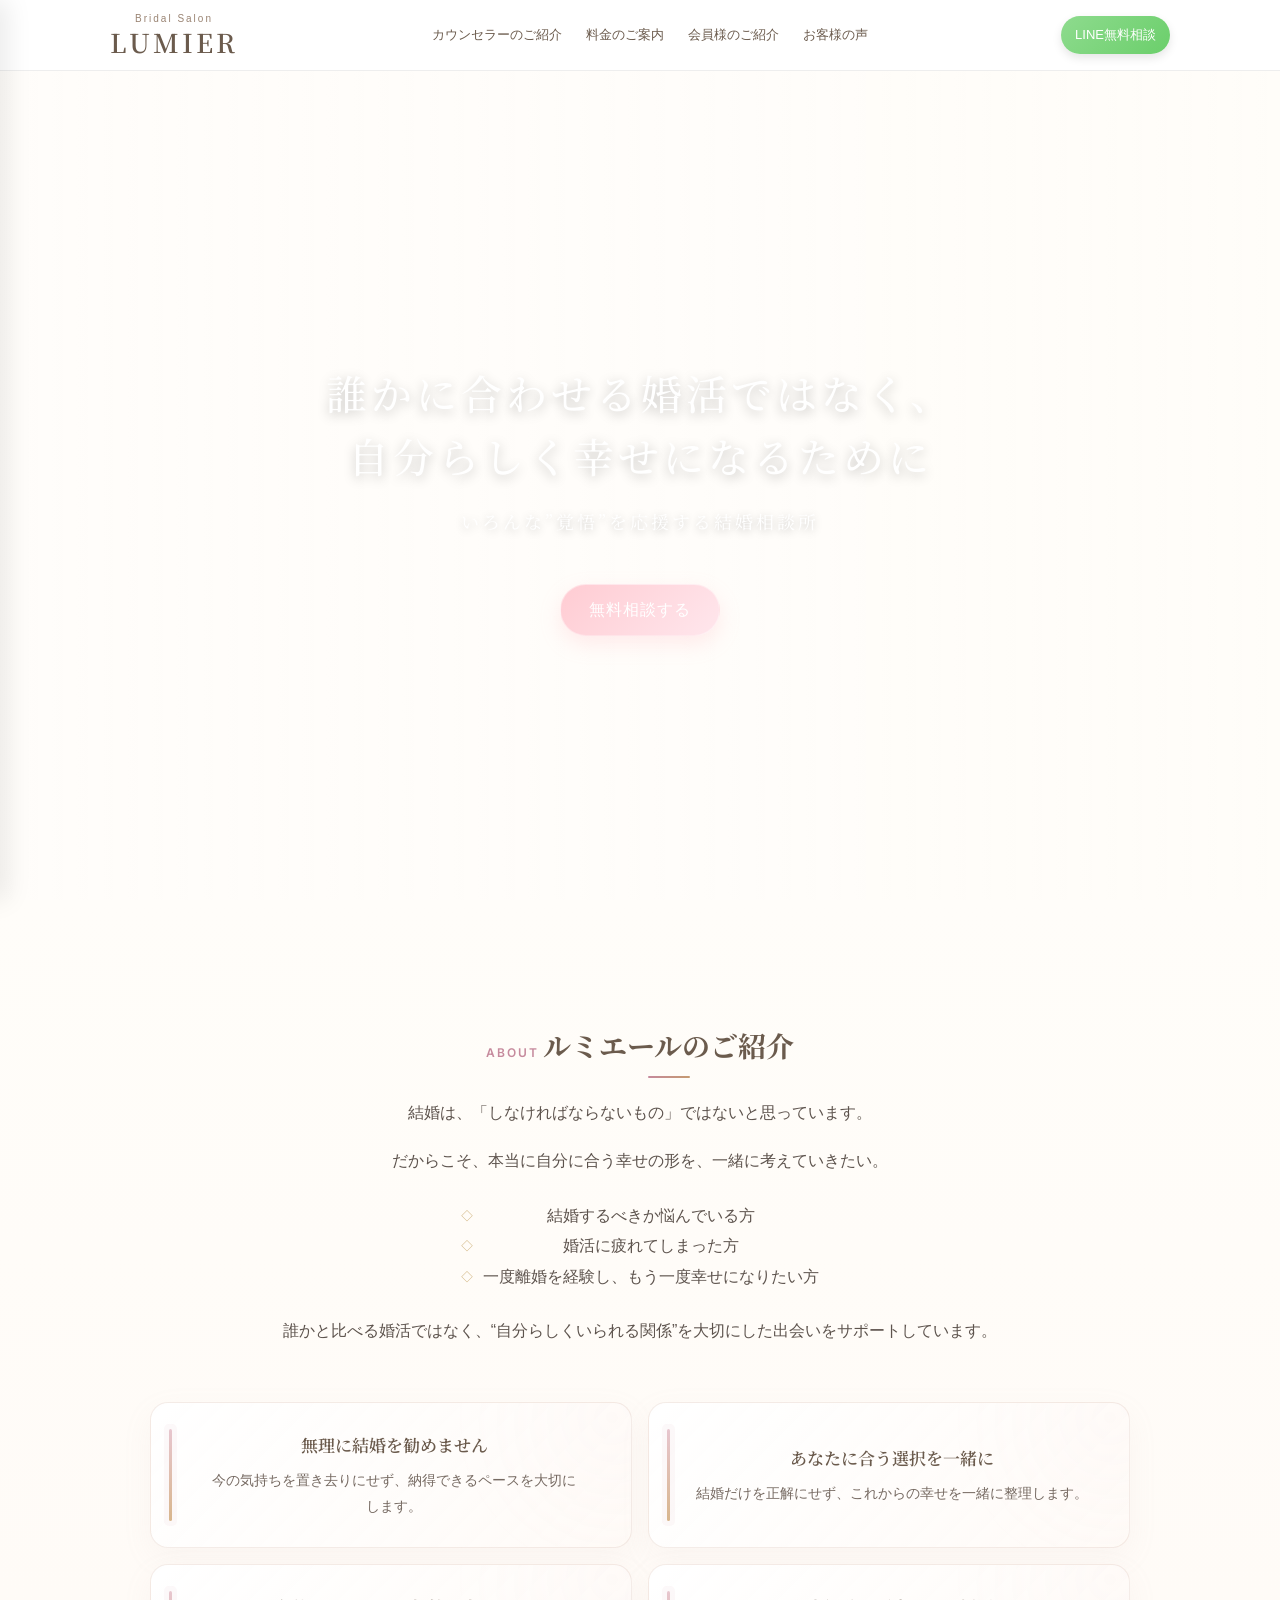
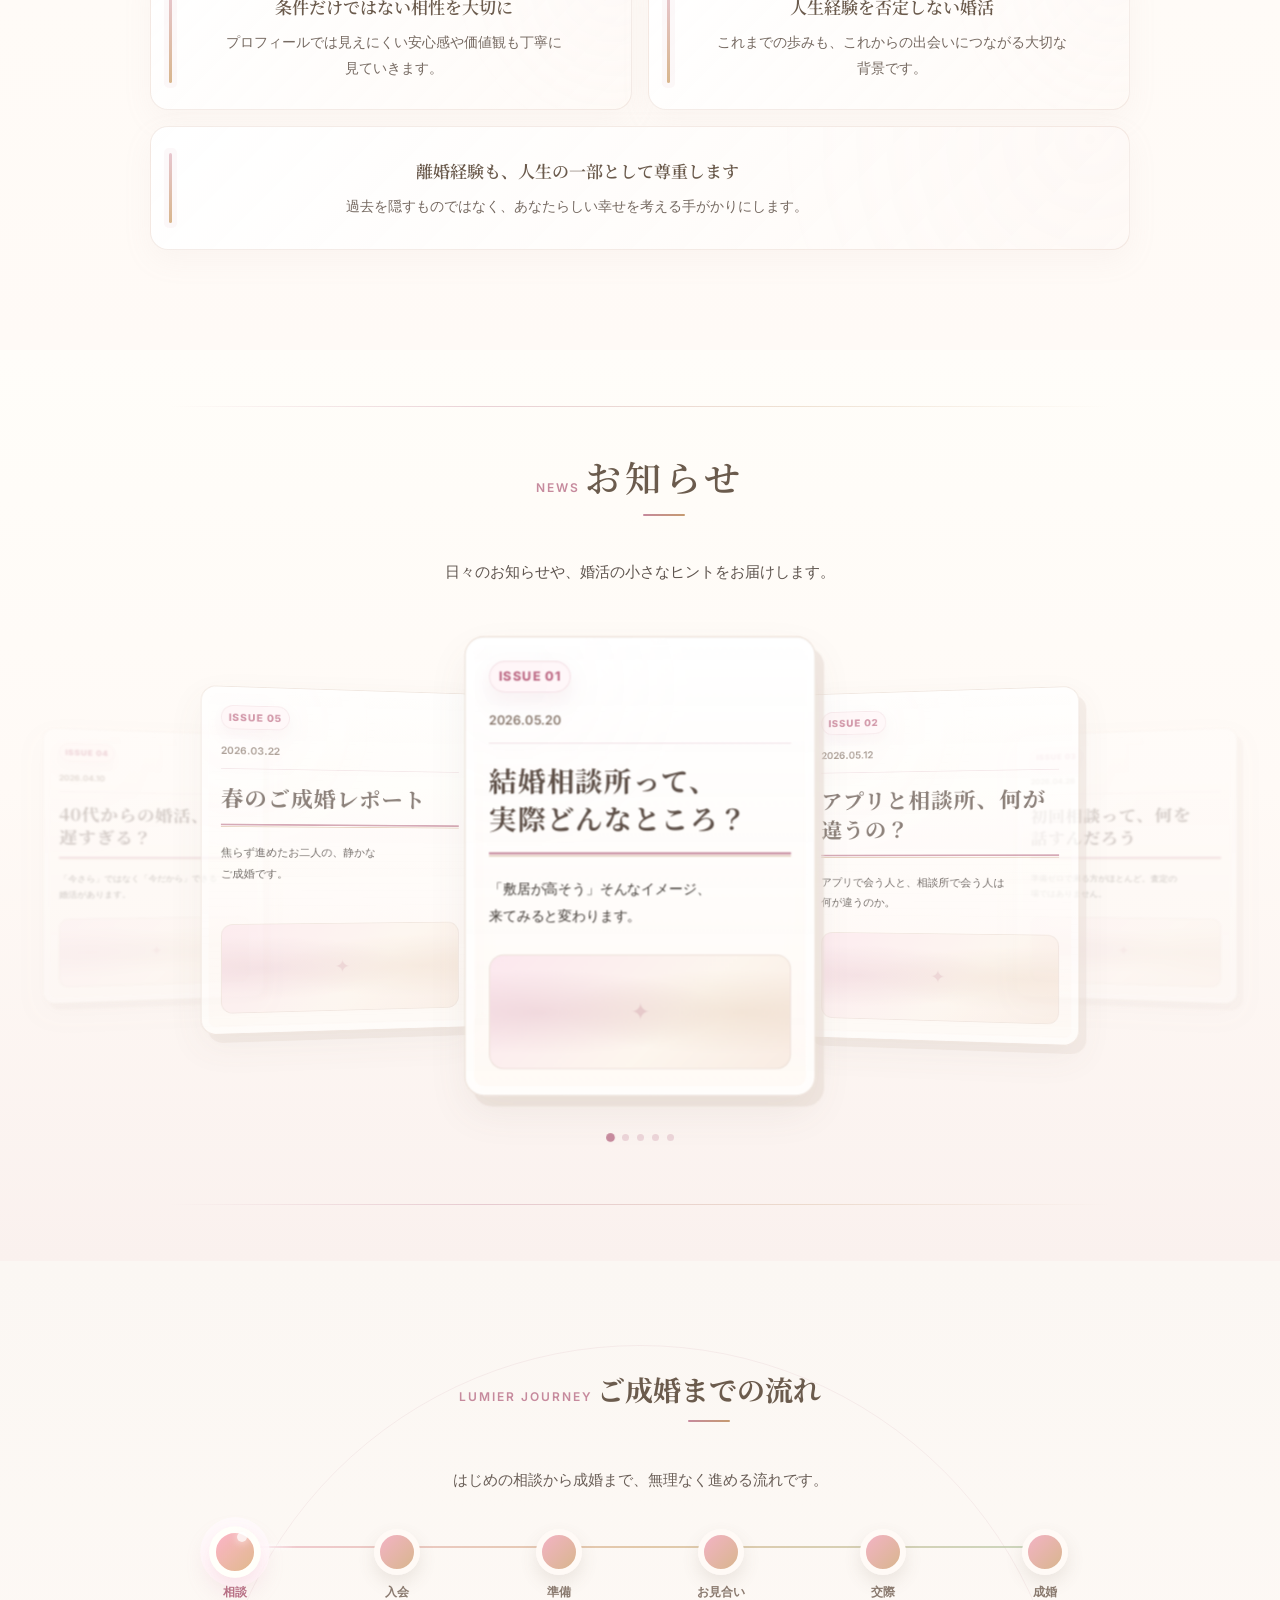
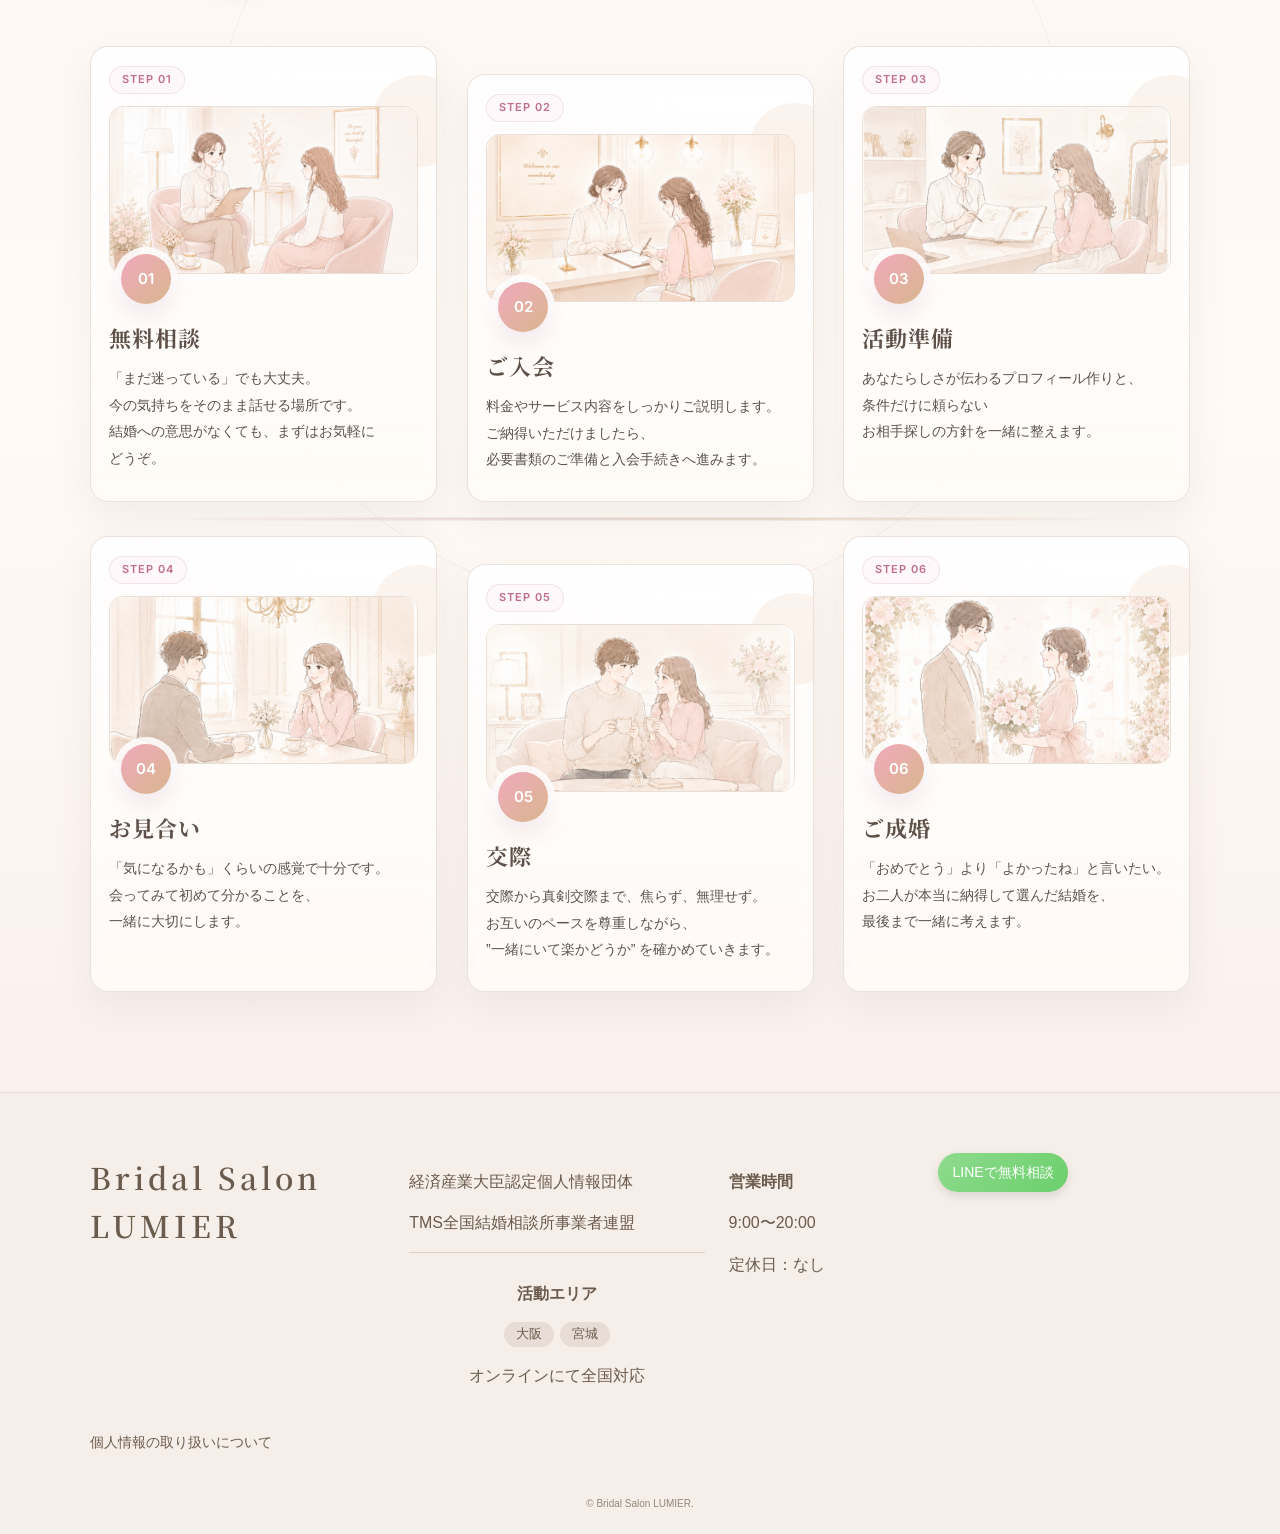
==== commit 71d9f578: "修正" ====
--- a/index.html
+++ b/index.html
@@ -305,6 +305,7 @@
     <div class="news-modal" id="news-modal" aria-hidden="true">
       <div class="news-modal-panel" role="dialog" aria-modal="true" aria-labelledby="news-modal-title">
         <button type="button" class="news-modal-close" id="news-modal-close" aria-label="記事を閉じる">×</button>
+        <img id="news-modal-image" class="news-modal-image" alt="" hidden>
         <span class="news-modal-date" id="news-modal-date"></span>
         <h2 id="news-modal-title"></h2>
         <p id="news-modal-body"></p>
--- a/assets/styles.css
+++ b/assets/styles.css
@@ -827,15 +827,35 @@
 }
 
 .news-thumb::after {
-  content: "◇  ◇  ◇";
+  content: "✦";
   position: absolute;
   top: 50%;
   left: 50%;
   transform: translate(-50%, -50%);
-  color: rgba(198, 138, 157, 0.38);
-  font-size: 16px;
-  letter-spacing: 6px;
-  white-space: nowrap;
+  color: rgba(198, 138, 157, 0.3);
+  font-size: 22px;
+  letter-spacing: 0;
+}
+
+.has-image .news-thumb::before,
+.has-image .news-thumb::after {
+  display: none;
+}
+
+.news-thumb-img {
+  position: absolute;
+  inset: 0;
+  width: 100%;
+  height: 100%;
+  object-fit: cover;
+}
+
+.news-modal-image {
+  width: 100%;
+  max-height: 220px;
+  object-fit: cover;
+  border-radius: 12px;
+  margin-bottom: 20px;
 }
 
 .news-card[data-slot="0"] {
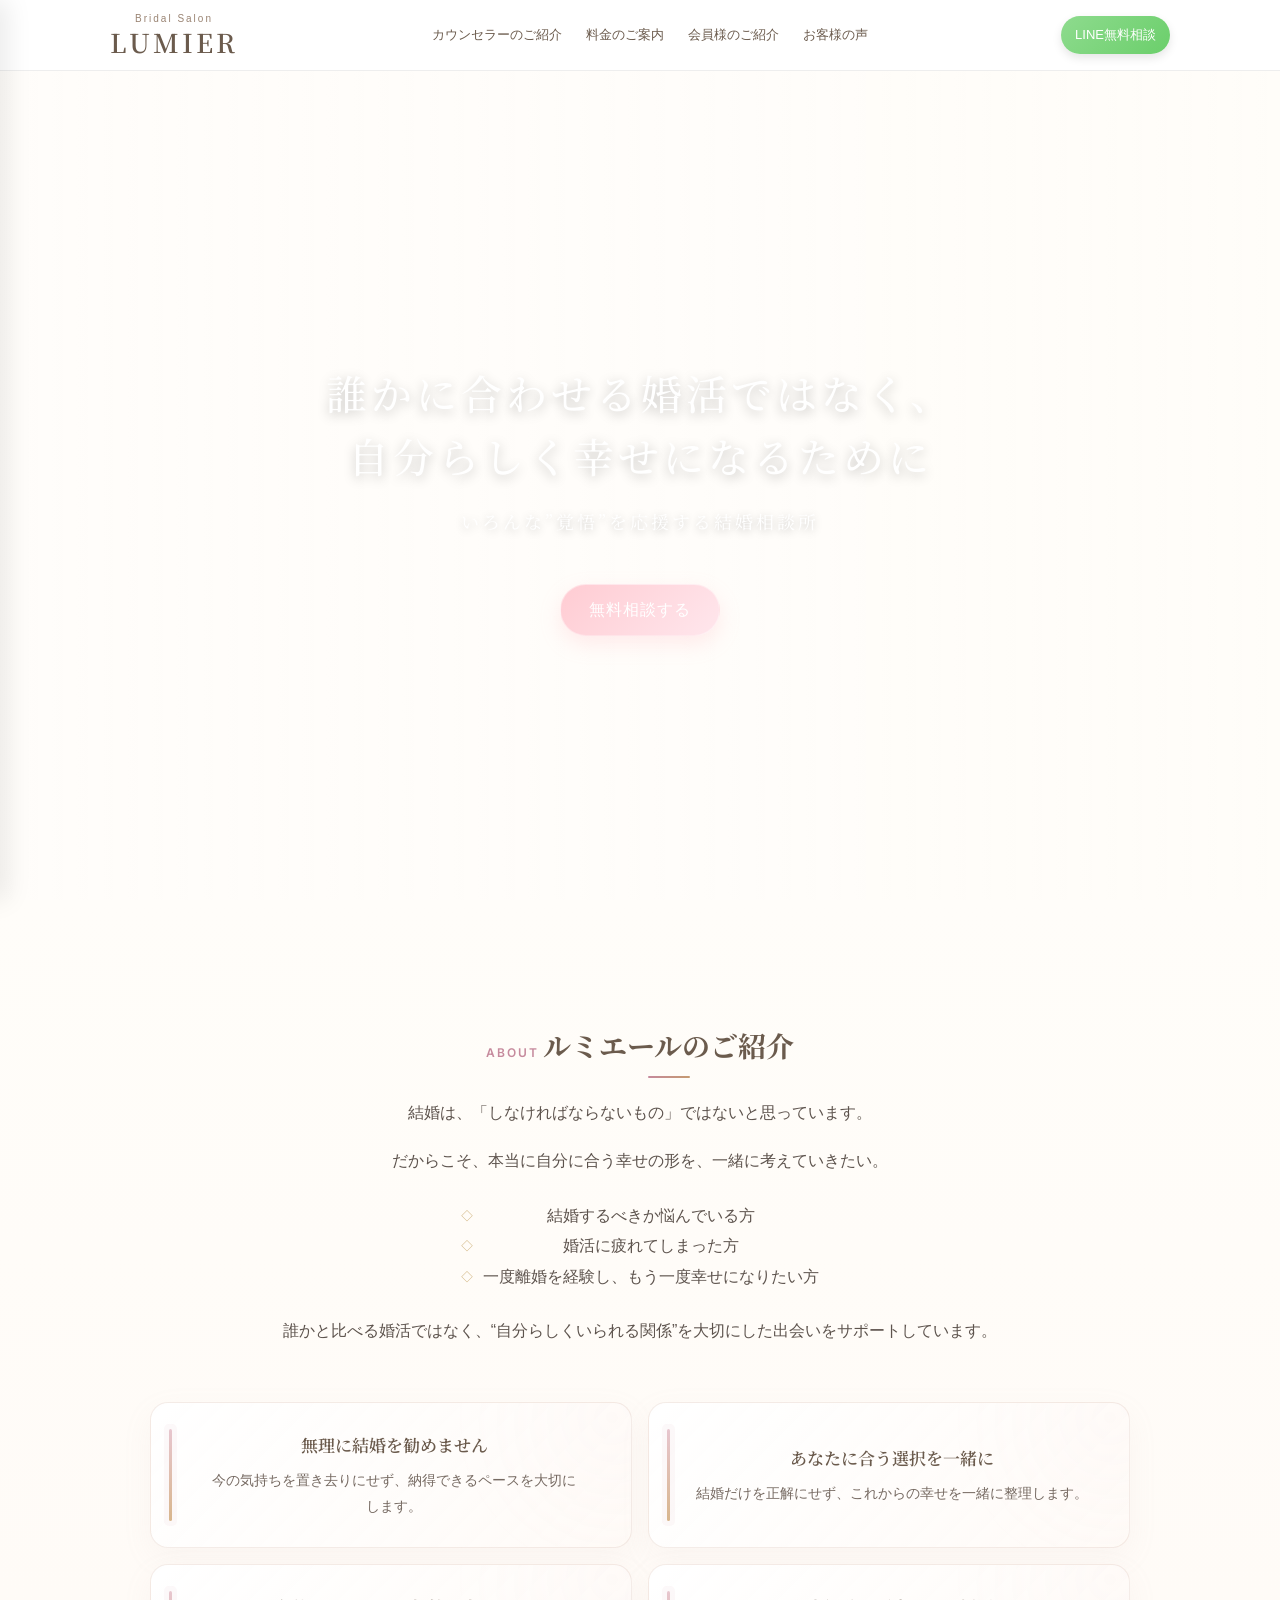
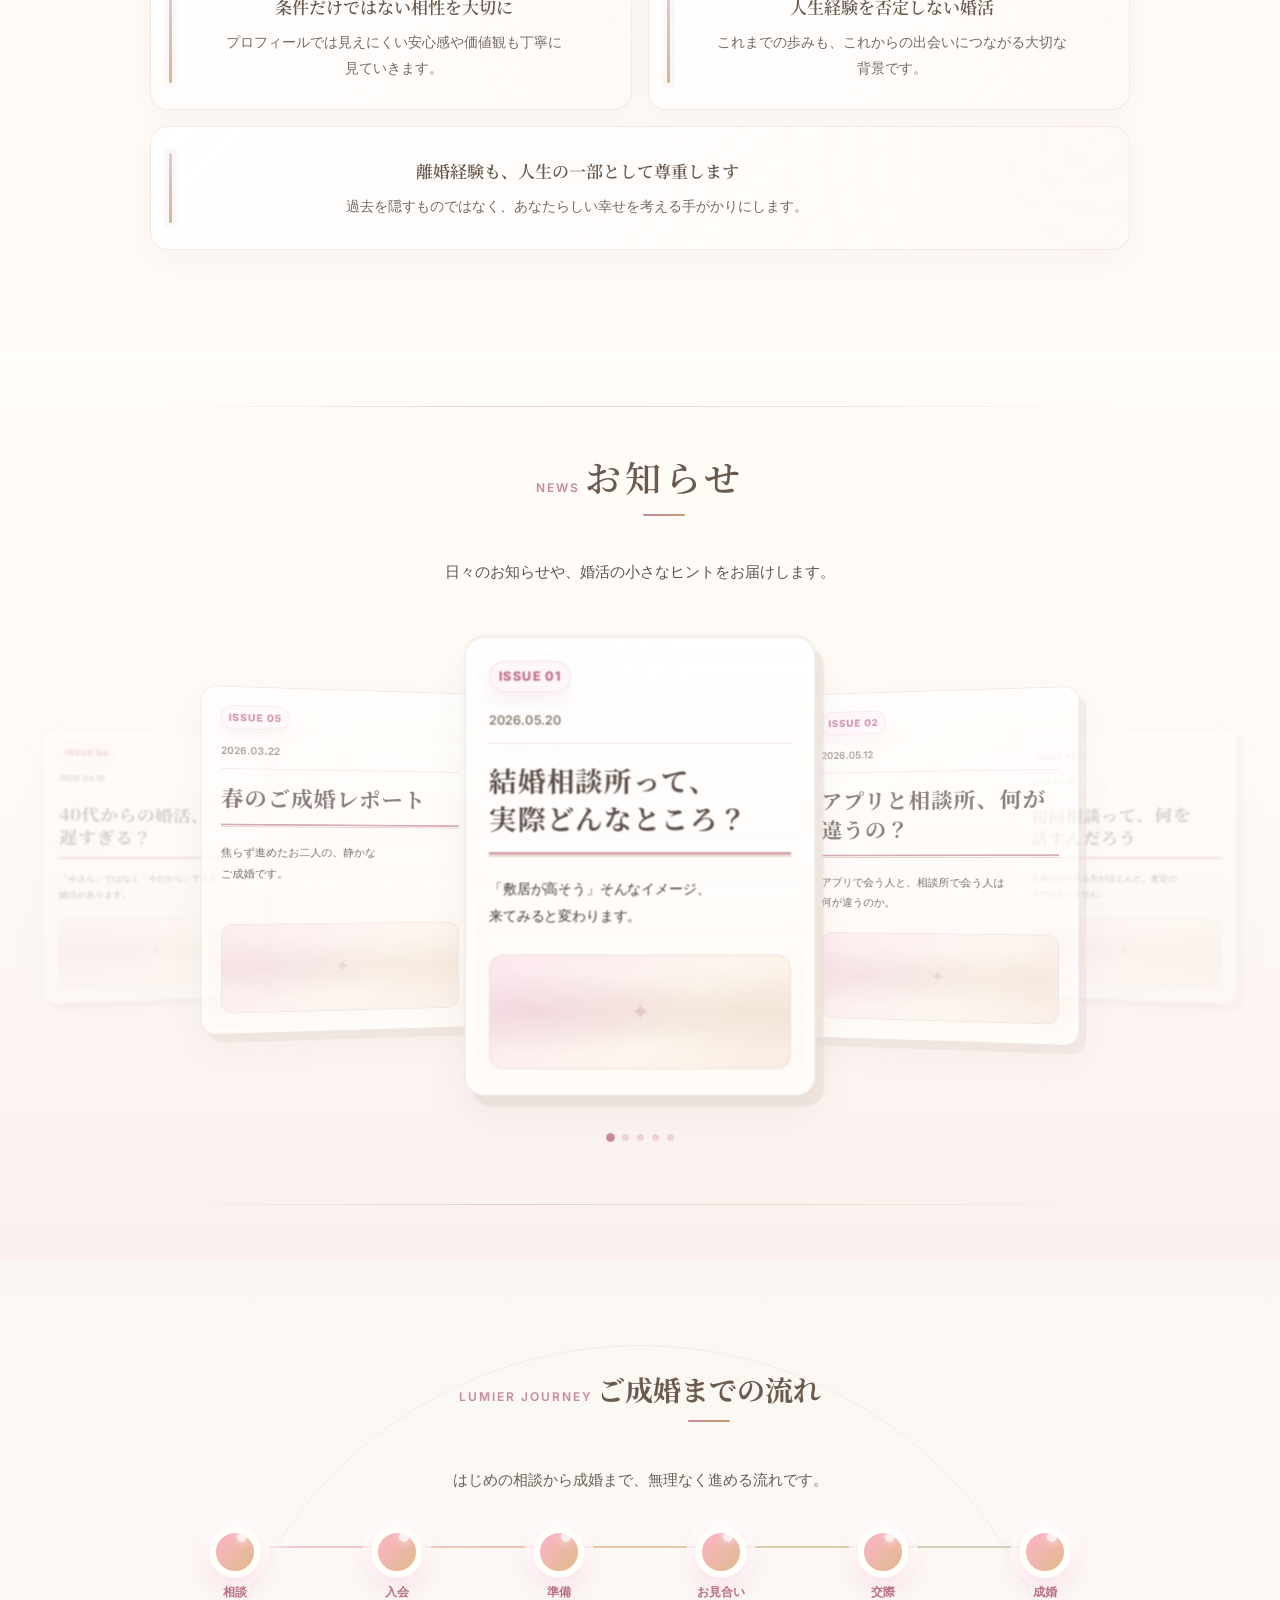
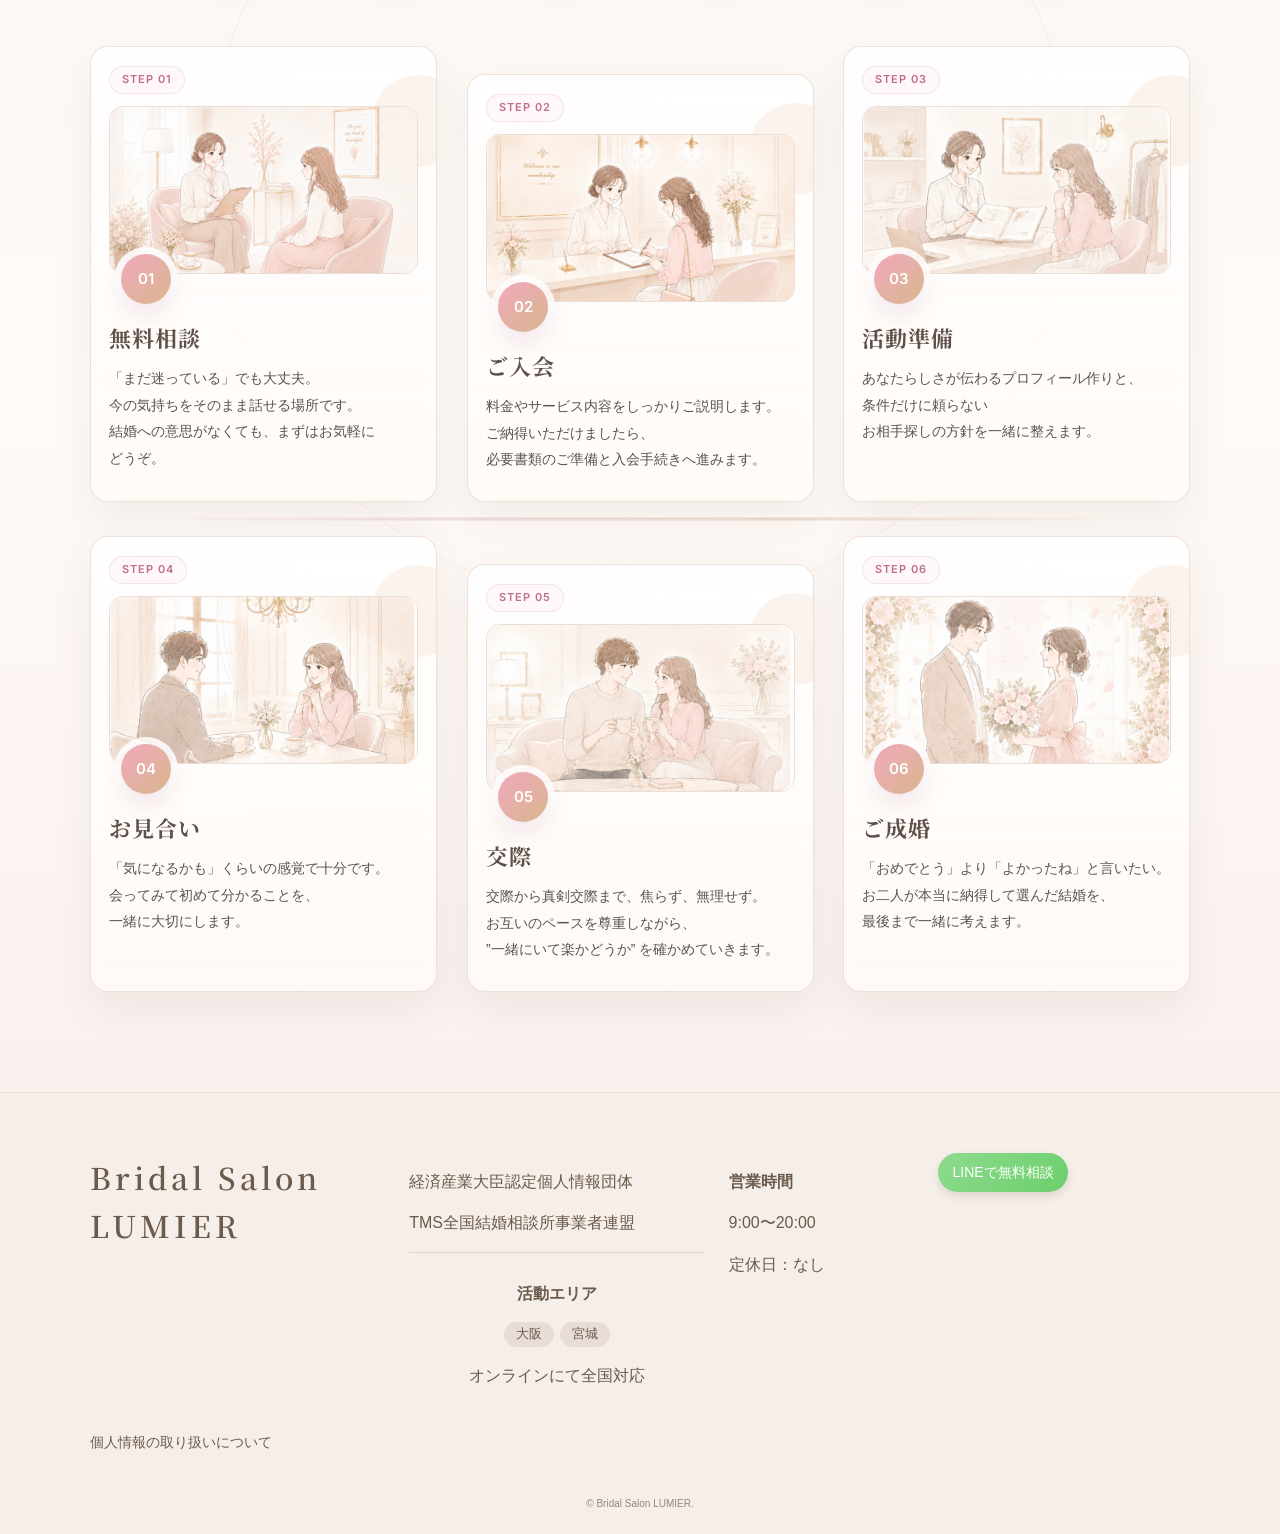
==== commit 81fb8faf: "seo" ====
--- a/index.html
+++ b/index.html
@@ -3,8 +3,8 @@
   <head>
     <meta charset="utf-8">
     <meta name="viewport" content="width=device-width, initial-scale=1">
-    <title>Bridal Salon LUMIER ブライダルサロンルミエール</title>
-    <meta name="description" content="結婚を急かさず、あなたの価値観やペースを大切にする全国対応結婚相談所 Bridal Salon LUMIER。">
+    <title>ブライダルサロンルミエール（Bridal Salon LUMIER）| 仙台・宮城を中心に全国対応の結婚相談所</title>
+    <meta name="description" content="仙台市・宮城県を中心にオンラインで全国対応の結婚相談所、ブライダルサロンルミエール（Bridal Salon LUMIER）。結婚を急かさず、あなたの価値観やペースを大切にしたサポートをいたします。">
     <link rel="preconnect" href="https://fonts.googleapis.com">
     <link rel="preconnect" href="https://fonts.gstatic.com" crossorigin>
     <link href="https://fonts.googleapis.com/css2?family=Noto+Serif+JP:wght@400;600&family=Inter:wght@300;400;600&display=swap" rel="stylesheet">
